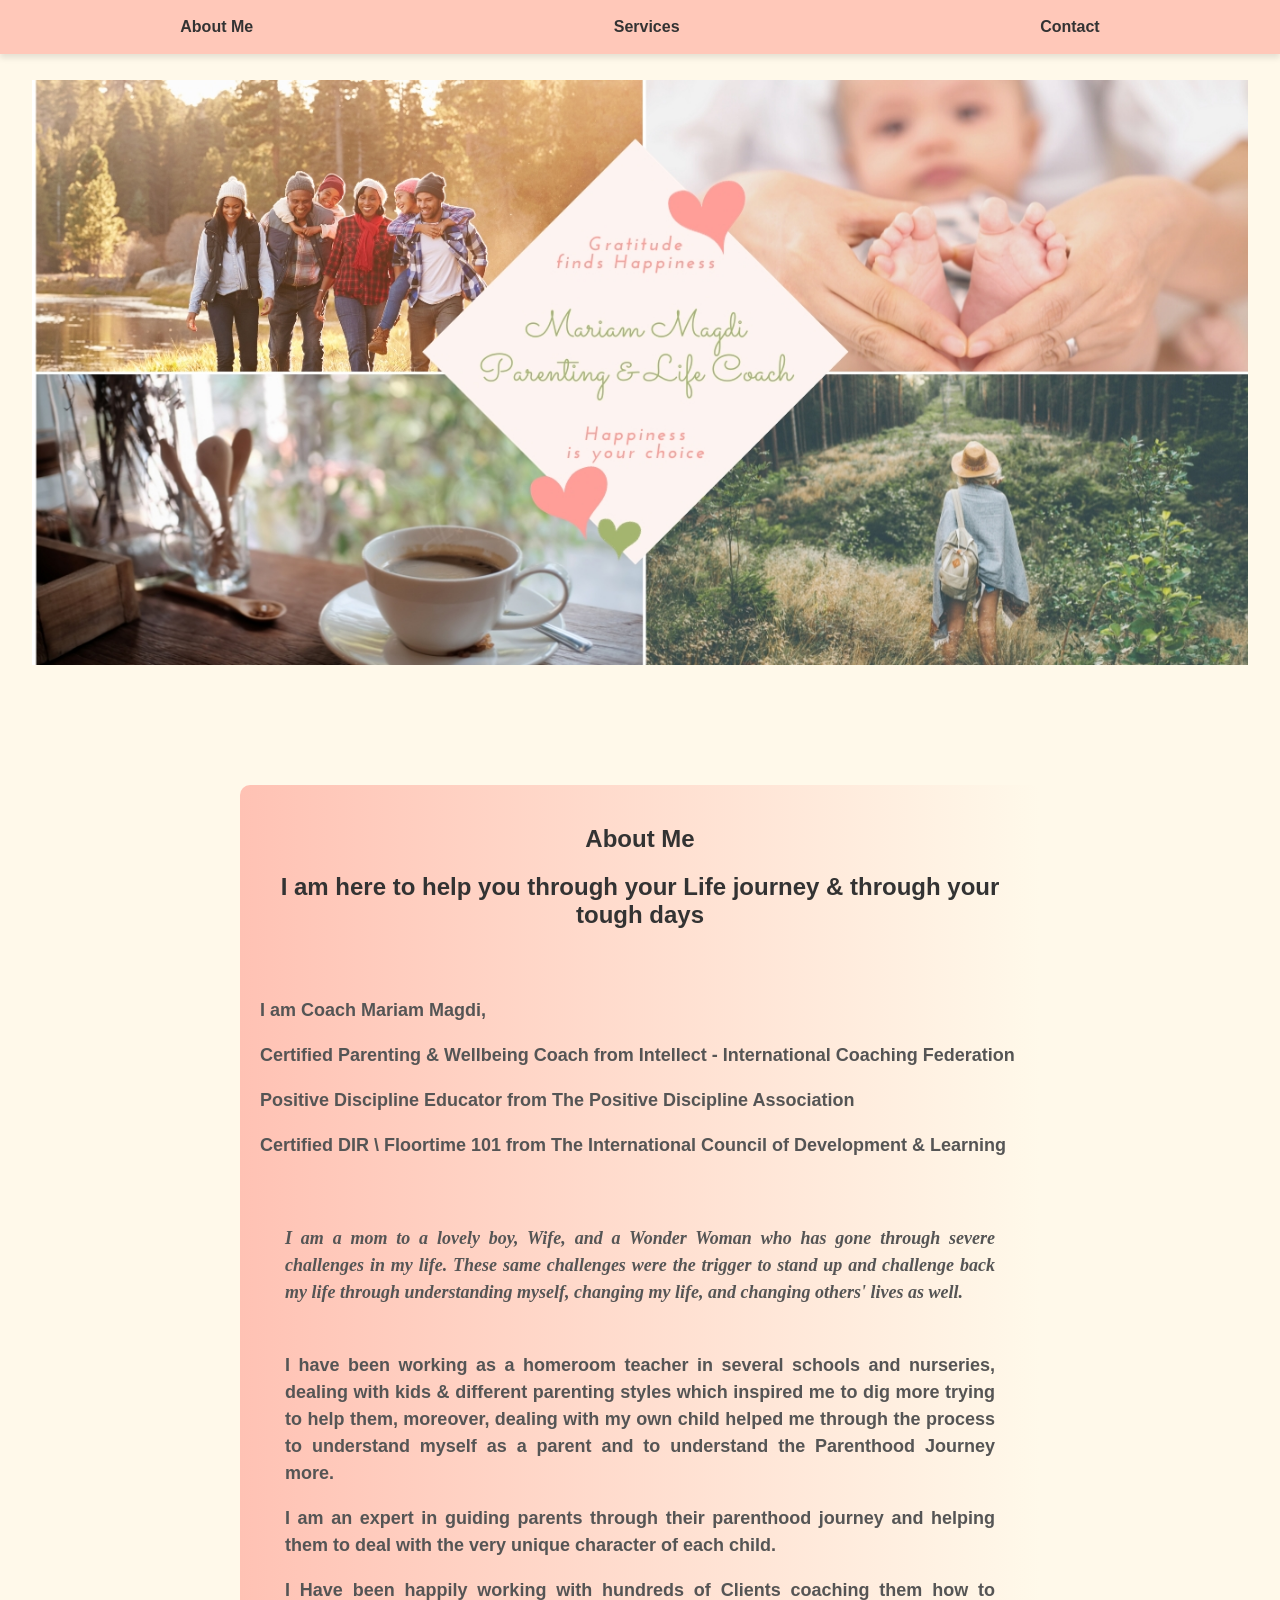
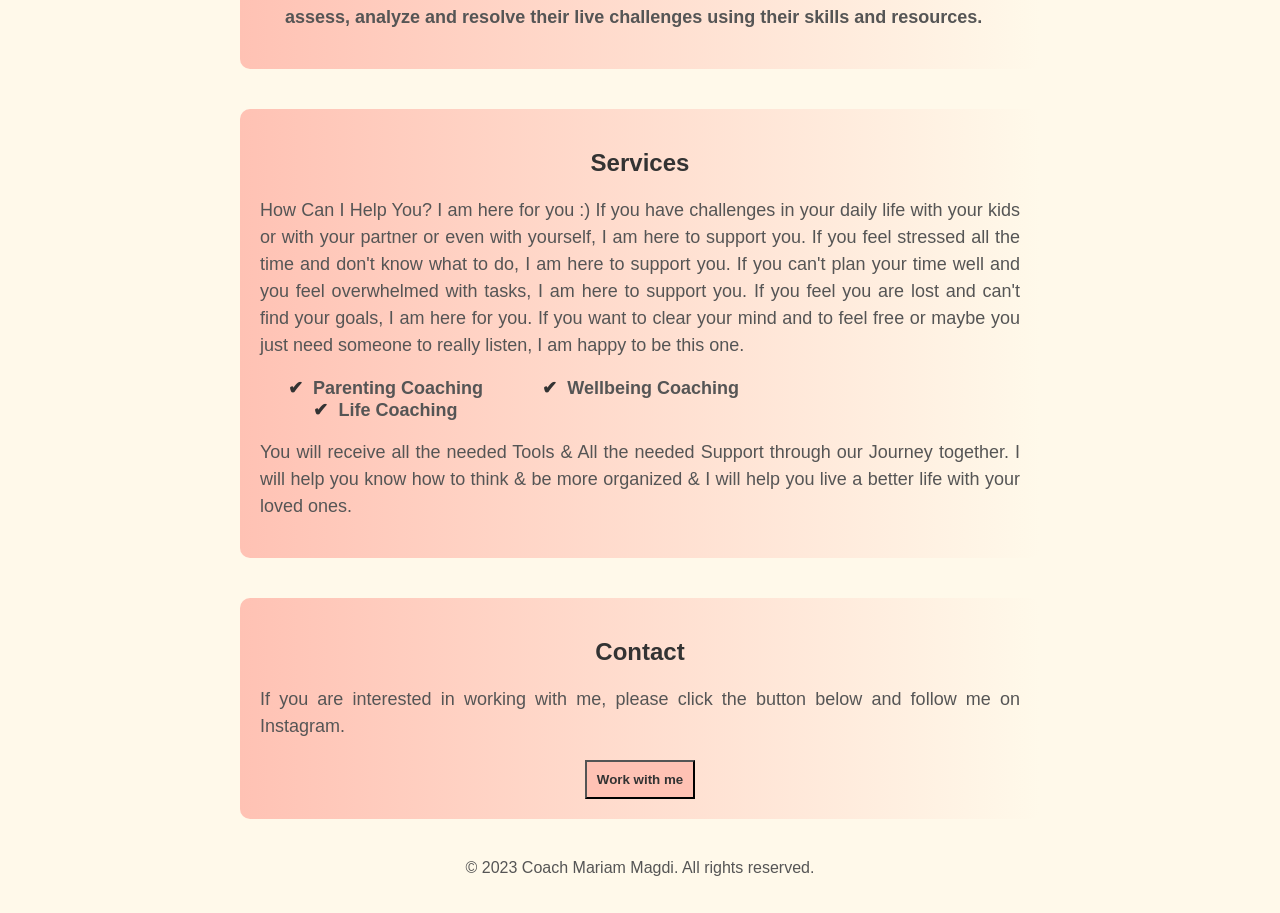
==== index.html @ 6dc5836d "Updated About me section" ====
<html>
<head>
    <title>Coach Mariam Magdi</title>
    <style>
        body {
            font-family: Arial, sans-serif;
            margin: 0;
            padding: 0;
            background-color: #FFF9EA;
        }
        .navbar {
            position: fixed;
            top: 0;
            width: 100%;
            background-color: rgba(255, 194, 180, 0.9); /* Translucent #FFC2B4 */
            z-index: 1000;
            padding: 10px 0;
            box-shadow: 0 4px 6px rgba(0, 0, 0, 0.1);
            transition: background-color 0.3s ease-in-out;
        }
        .container {
            max-width: 800px;
            margin: 60px auto 0; /* Adjusted margin to accommodate the fixed navbar */
            padding: 20px;
        }
        .nav {
            display: flex;
            justify-content: space-around;
            align-items: center;
        }
        .nav a {
            text-decoration: none;
            color: #333;
            font-weight: bold;
            padding: 8px 10px;
            border-radius: 5px;
            transition: background-color 0.3s ease-in-out, color 0.3s ease-in-out;
        }
        .nav a:hover {
            background-color: #FFC2B4;
            color: #fff;
        }
        .header {
    padding-top: 80px; /* Adjust the padding as needed */
}
        .header img {
    width: 95%; /* Adjust the percentage to your desired size */
    display: block;
    margin: 0 auto; /* This centers the image horizontally */
    background-color: #e0e0e0;
}
        .logo {
            width: 200px;
            height: 200px;
            border-radius: 50%;
            object-fit: cover;
        }
        .section {
            margin-top: 40px;
            background: linear-gradient(to right, #FFC2B4, #FFF9EA); /* Gradient background using your theme colors */
            padding: 20px;
            border-radius: 10px;
            animation: fadeIn 1.5s ease; /* Fade animation */
        }
        @keyframes fadeIn {
            from {
                opacity: 0;
            }
            to {
                opacity: 1;
            }
        }
        .section h2 {
            text-align: center;
            color: #333;
            font-size: 24px;
        }
        .section p {
            text-align: justify;
            color: #555;
            font-size: 18px;
            line-height: 1.5;
        }
        .section ul {
            list-style: none;
            margin: 0;
            padding: 0;
        }
        .section li {
            display: inline-block;
            width: 33%;
            text-align: center;
            color: #555;
            font-size: 18px;
            font-weight: bold;
        }
        .section li:before {
            content: "✔";
            color: #333;
            margin-right: 10px;
        }
        .contact {
            display: flex;
            justify-content: space-around;
            align-items: center;
            margin-top: 20px;
        }
        .contact form {
            width: 60%;
        }
        .contact form input, .contact form textarea {
            width: 100%;
            padding: 10px;
            border: 1px solid #ccc;
            margin-bottom: 10px;
        }
        .contact form input[type="submit"] {
            background-color: #FFC2B4;
            color: #333;
            font-weight: bold;
            cursor: pointer;
            transition: background-color 0.3s ease-in-out;
        }
        .contact form input[type="submit"]:hover {
            background-color: #FFAFA0;
        }
        .contact .social {
            width: 20%;
        }
        .contact .social img {
            width: 40px;
            height: 40px;
            margin: 10px;
        }
        .footer {
            text-align: center;
            margin-top: 40px;
            color: #555;
            font-size: 16px;
        }
        .aboutpara1 {
            padding-top: 30px;
            color: #3d6872;
        }
        .aboutpara2 {
            padding-top: 30px;
            margin-right: 25px;
            margin-left: 25px;
            font-family: "Script MT Bold"; /* Set the font family to "Script MT Bold" */
            font-style: italic; /* Set the font style to italic if needed */
            font-weight: bold; /* Set the font weight to bold if needed */
            font-size: 30px;
        }
        .aboutpara3 {
            padding-top: 10px;
            color: #3d6872;
            margin-right: 25px;
            margin-left: 25px;
        }

</style>
</head>
<body>
    <div class="navbar">
        <div class="nav">
                <a href="#about">About Me</a>
                <a href="#services">Services</a>
                <a href="#contact">Contact</a>
            </div>
    </div>
        <div class="header">
            <img src="Website cover.jpg" alt="Header Image"> <!-- Replace "your-image.jpg" with your image file -->
        </div>
    <div class="container">
        <div class="section" id="about">
            <h2>About Me</h2>
            <h2>I am here to help you through your Life journey 
                & through your tough days</h2>
                <div class="aboutpara1">
                    <p><strong> I am Coach Mariam Magdi,</strong></p>
                    <p><strong>Certified Parenting & Wellbeing Coach from Intellect - International Coaching Federation</strong></p>
                    <p><strong>Positive Discipline Educator from The Positive Discipline Association</strong></p>
                    <p><strong>Certified DIR \ Floortime 101 from The International Council of Development & Learning</strong></p>
                </div>

                <div class="aboutpara2">
                    <p><strong>I am a mom to a lovely boy, Wife, and a Wonder Woman who has gone through severe challenges in my life. These same challenges were the trigger to stand up and challenge back my life through understanding myself, changing my life, and changing others' lives as well.</strong></p>
                </div>

                <div class="aboutpara3">
                    <p><strong>I have been working as a homeroom teacher in several schools and nurseries, dealing with kids & different parenting styles which inspired me to dig more trying to help them, moreover, dealing with my own child helped me through the process to understand myself as a parent and to understand the Parenthood Journey more.</strong></p>
                    <p><strong>I am an expert in guiding parents through their parenthood journey and helping them to deal with the very unique character of each child.</strong></p>
                    <p><strong>I Have been happily working with hundreds of Clients coaching them how to assess, analyze and resolve their live challenges using their skills and resources.</strong></p>
                </div>

    </div>
        <div class="section" id="services">
            <h2>Services</h2>
            <p>How Can I Help You? I am here for you :) If you have challenges in your daily life with your kids or with your partner or even with yourself, I am here to support you. If you feel stressed all the time and don't know what to do, I am here to support you. If you can't plan your time well and you feel overwhelmed with tasks, I am here to support you. If you feel you are lost and can't find your goals, I am here for you. If you want to clear your mind and to feel free or maybe you just need someone to really listen, I am happy to be this one.</p>
            <ul>
                <li>Parenting Coaching</li>
                <li>Wellbeing Coaching</li>
                <li>Life Coaching</li>
            </ul>
            <p>You will receive all the needed Tools & All the needed Support through our Journey together. I will help you know how to think & be more organized & I will help you live a better life with your loved ones.</p>
        </div>
        <div class="section" id="contact">
            <h2>Contact</h2>
            <p>If you are interested in working with me, please click the button below and follow me on Instagram.</p>
            <div class="contact">
                <a href="https://www.mariammagdi.com/"><button style="padding: 10px; background-color: #FFC2B4; color: #333; font-weight: bold; cursor: pointer;">Work with me</button></a>
            </div>
        </div>
        <div class="footer">
            <p>© 2023 Coach Mariam Magdi. All rights reserved.</p>
        </div>
    </div>
</body>
</html>
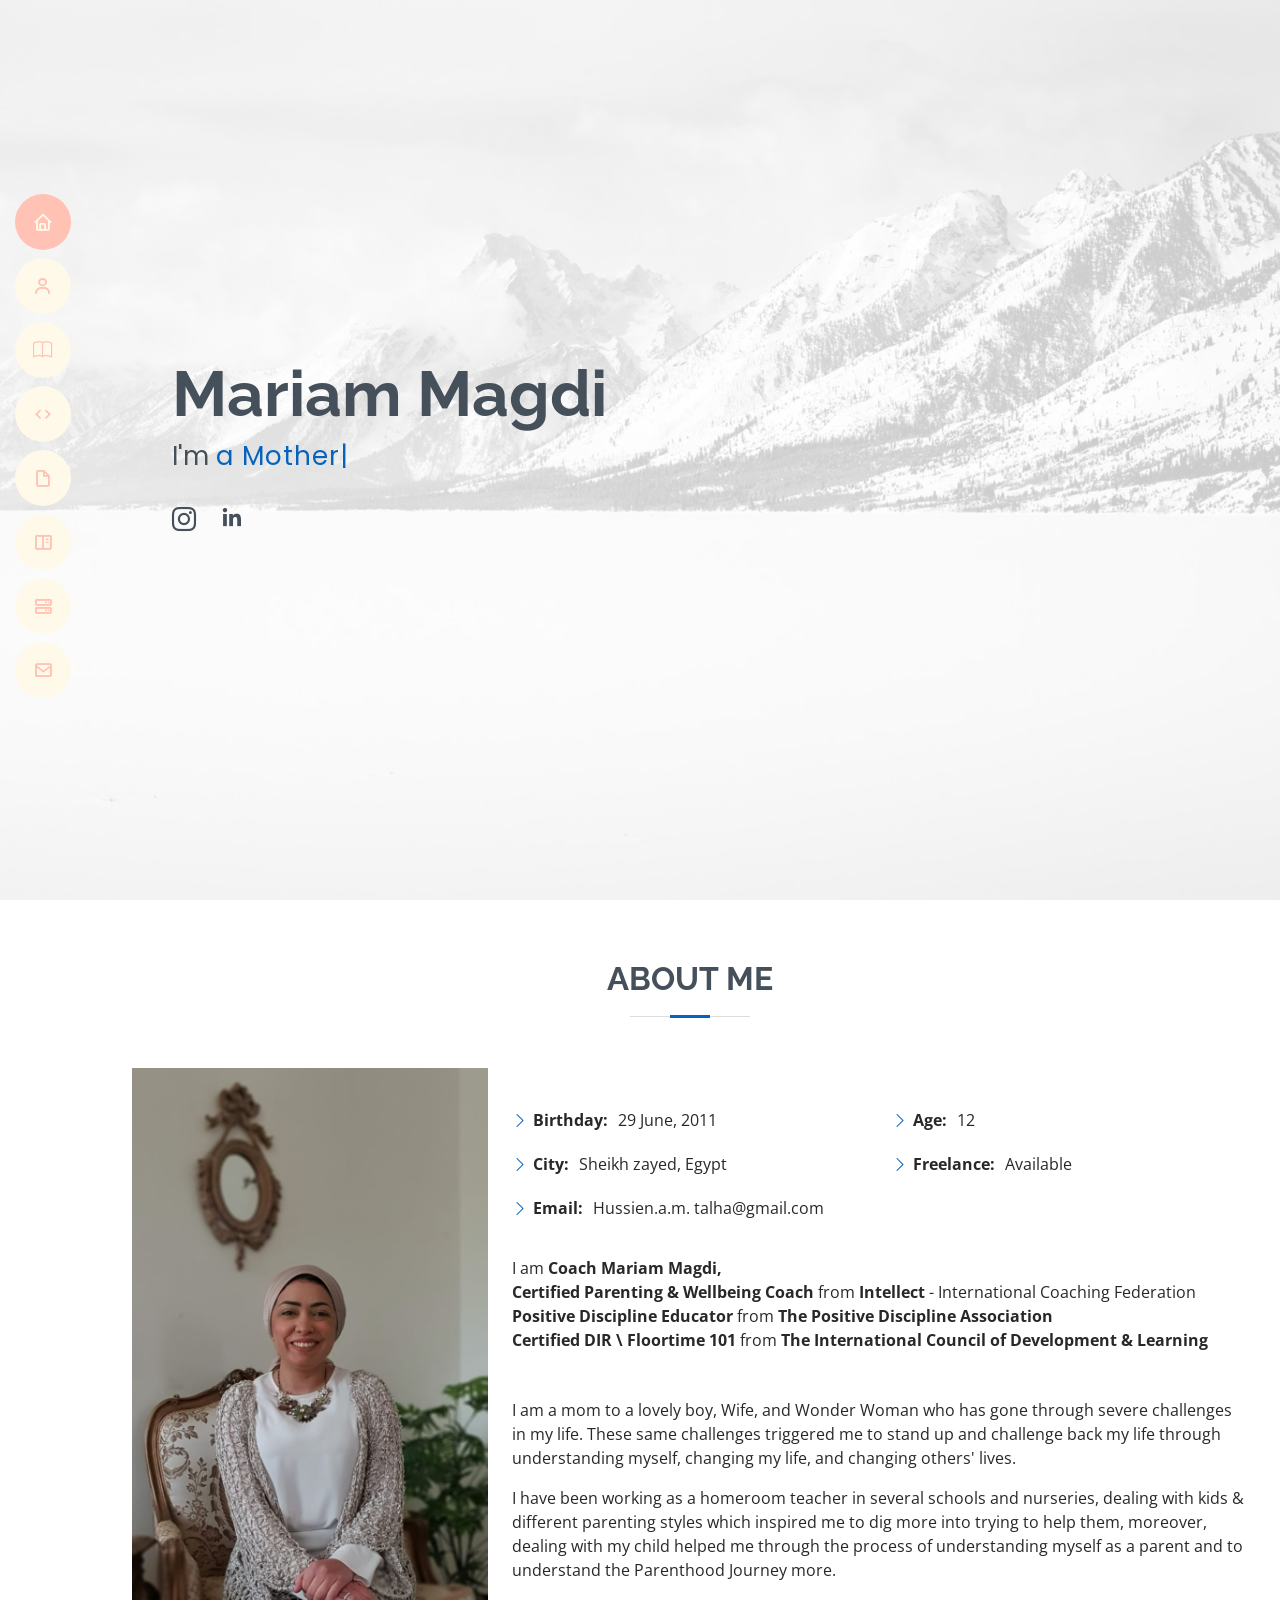
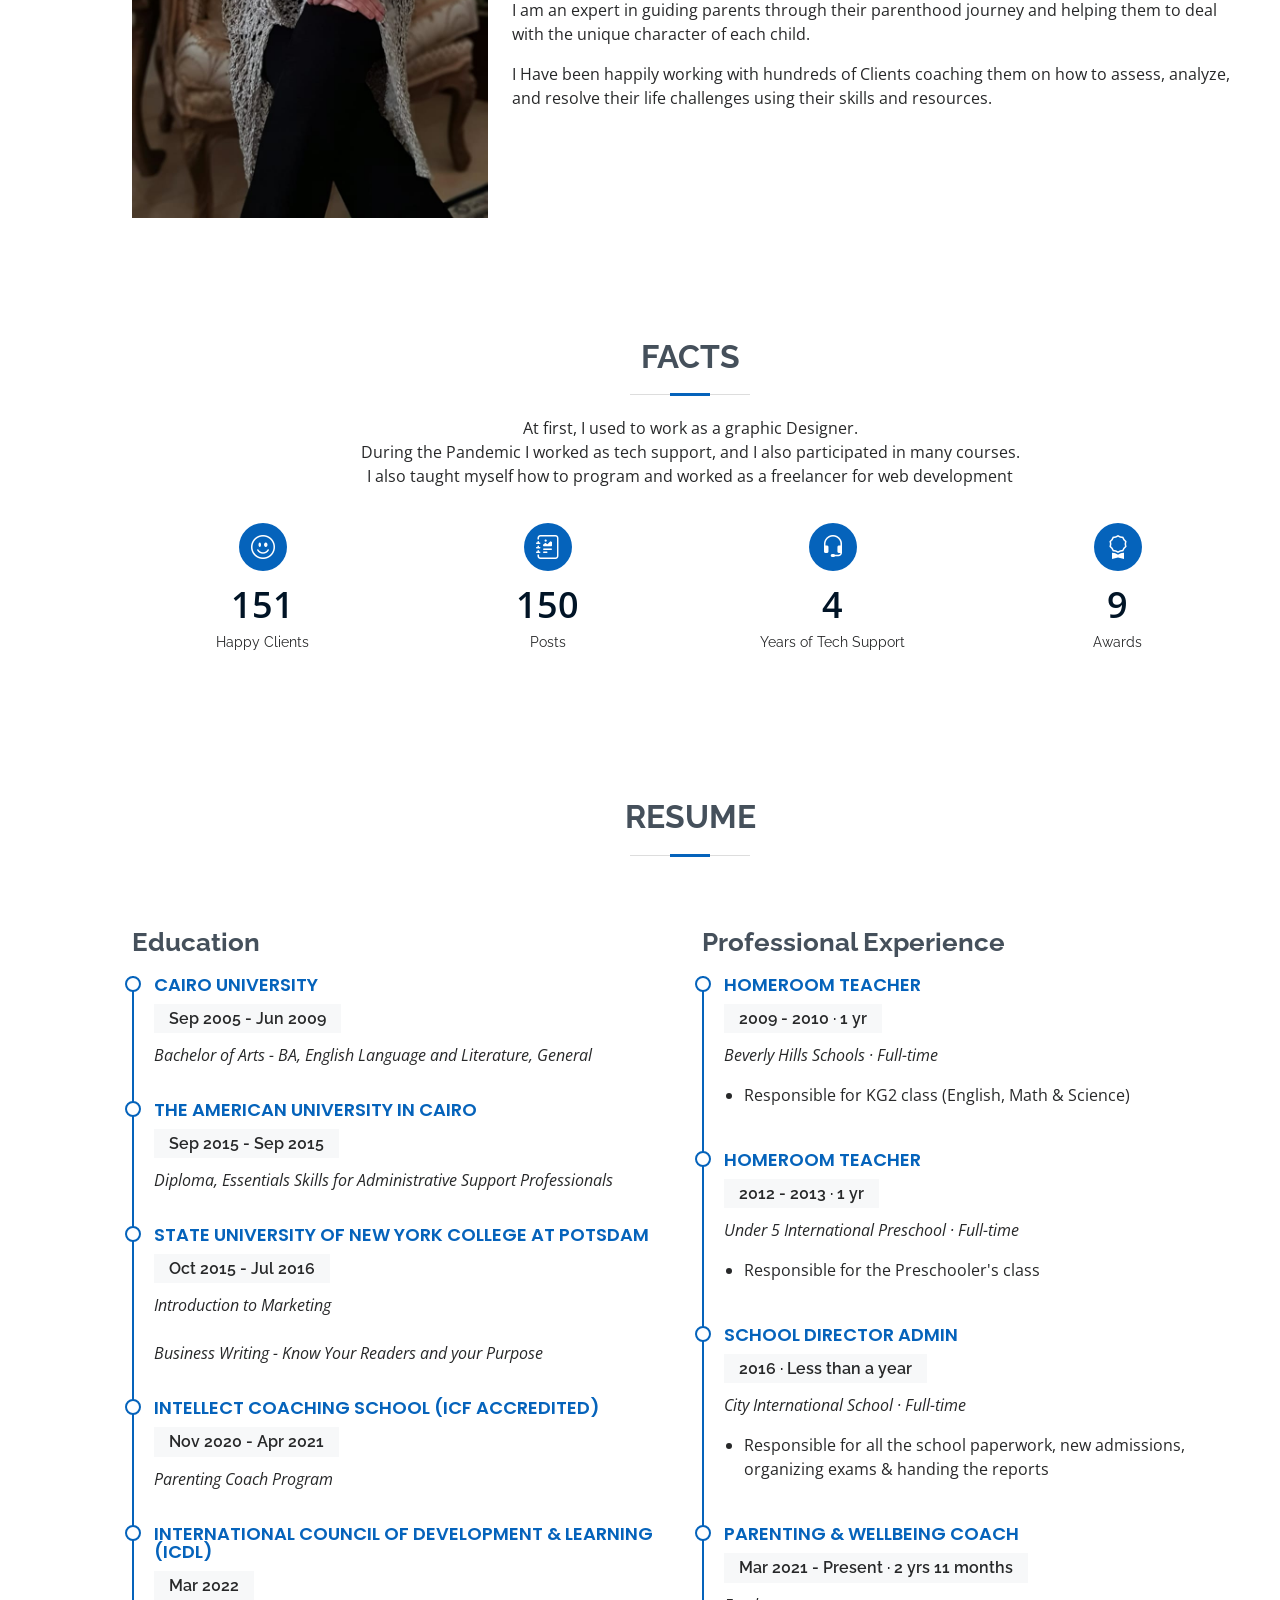
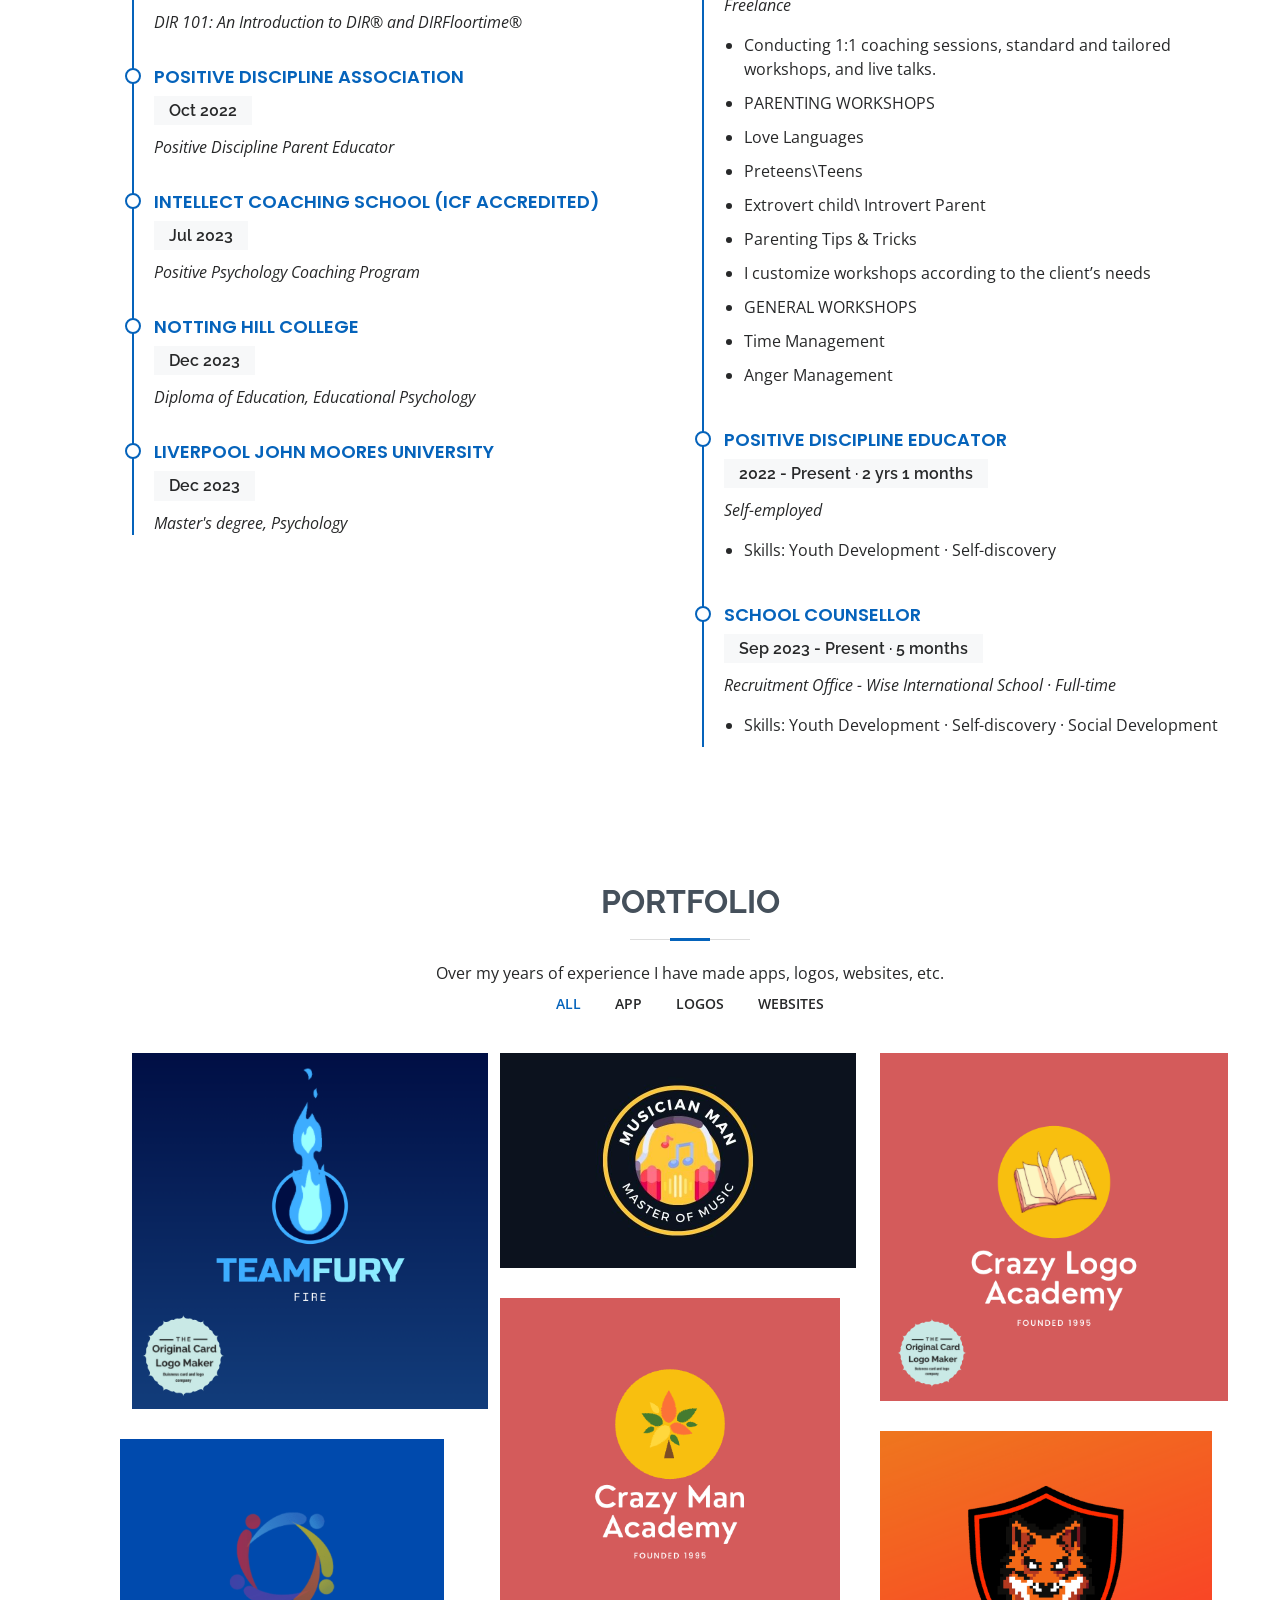
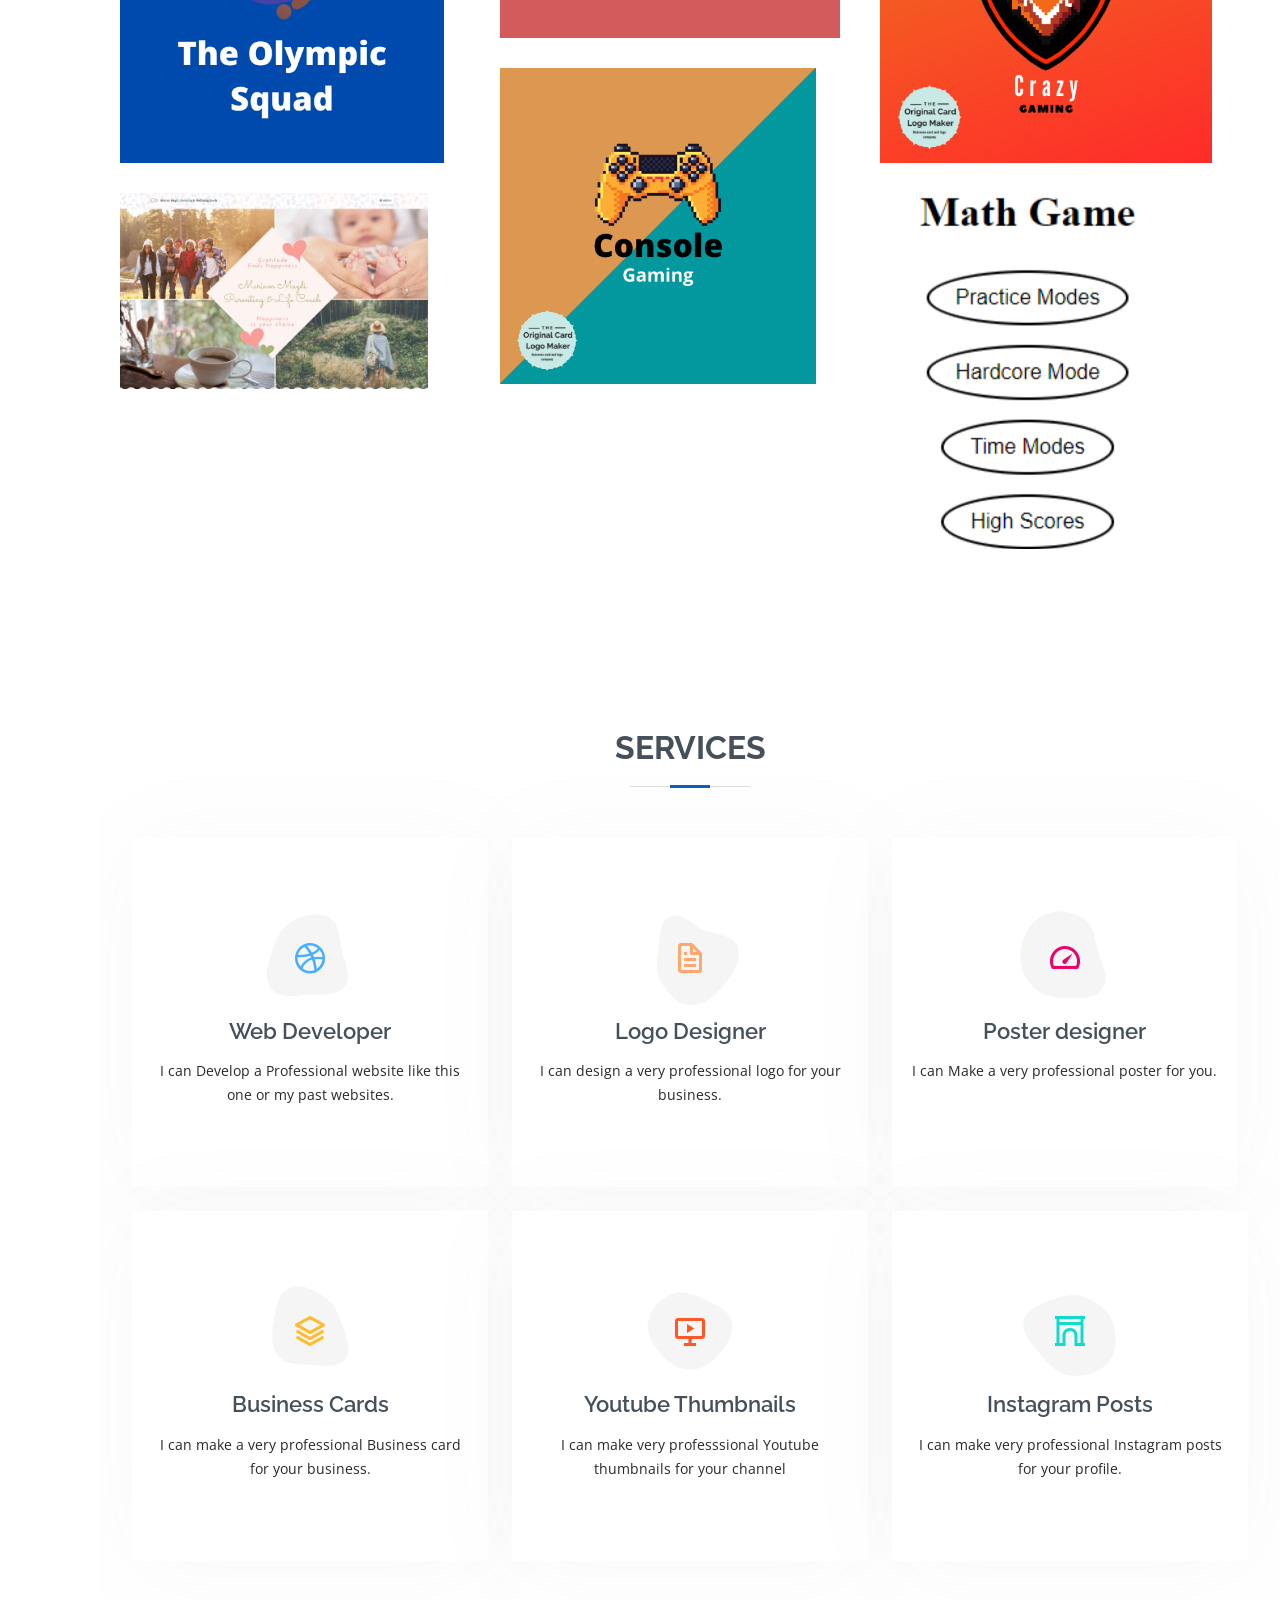
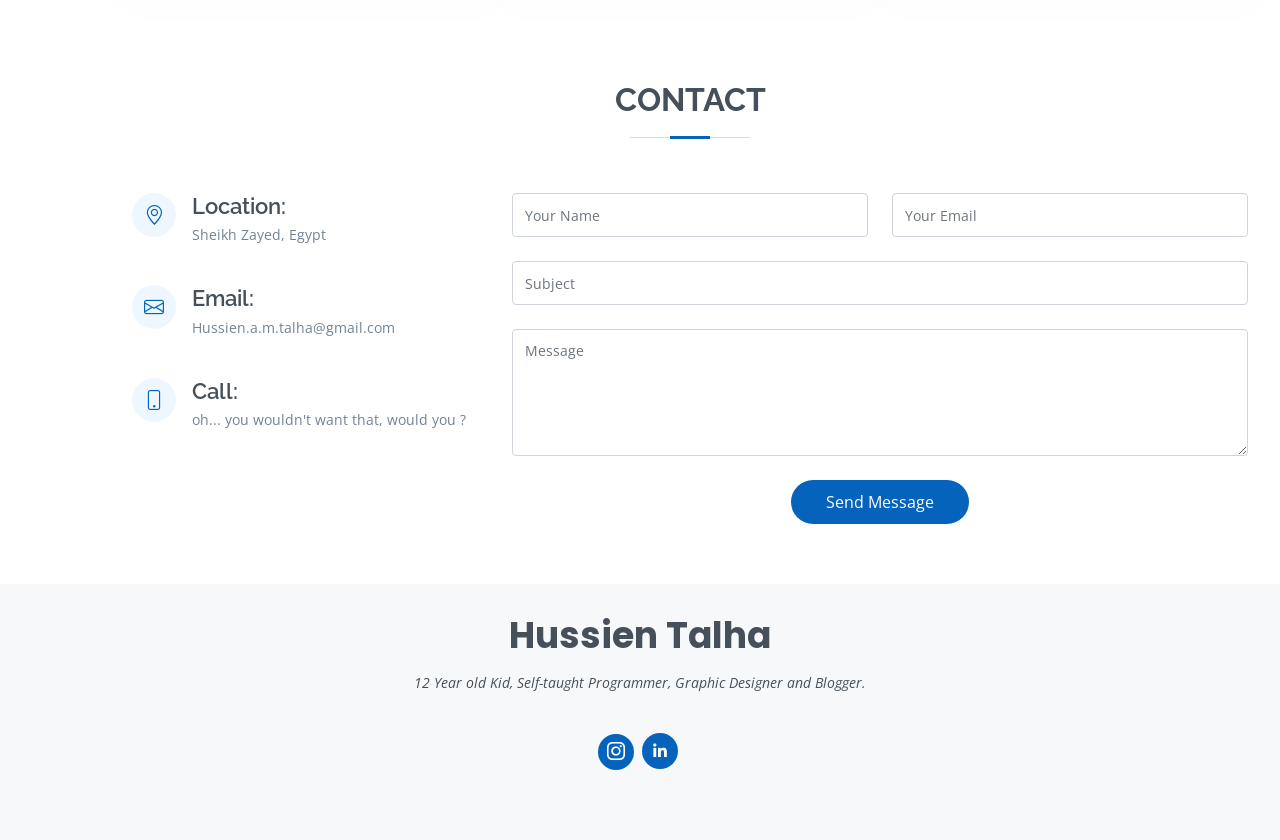
==== commit 22571835: "first commit" ====
--- a/index.html
+++ b/index.html
@@ -1,219 +1,987 @@
-<html>
+<!DOCTYPE html>
+<html lang="en">
+
 <head>
-    <title>Coach Mariam Magdi</title>
-    <style>
-        body {
-            font-family: Arial, sans-serif;
-            margin: 0;
-            padding: 0;
-            background-color: #FFF9EA;
-        }
-        .navbar {
-            position: fixed;
-            top: 0;
-            width: 100%;
-            background-color: rgba(255, 194, 180, 0.9); /* Translucent #FFC2B4 */
-            z-index: 1000;
-            padding: 10px 0;
-            box-shadow: 0 4px 6px rgba(0, 0, 0, 0.1);
-            transition: background-color 0.3s ease-in-out;
-        }
-        .container {
-            max-width: 800px;
-            margin: 60px auto 0; /* Adjusted margin to accommodate the fixed navbar */
-            padding: 20px;
-        }
-        .nav {
-            display: flex;
-            justify-content: space-around;
-            align-items: center;
-        }
-        .nav a {
-            text-decoration: none;
-            color: #333;
-            font-weight: bold;
-            padding: 8px 10px;
-            border-radius: 5px;
-            transition: background-color 0.3s ease-in-out, color 0.3s ease-in-out;
-        }
-        .nav a:hover {
-            background-color: #FFC2B4;
-            color: #fff;
-        }
-        .header {
-    padding-top: 80px; /* Adjust the padding as needed */
-}
-        .header img {
-    width: 95%; /* Adjust the percentage to your desired size */
-    display: block;
-    margin: 0 auto; /* This centers the image horizontally */
-    background-color: #e0e0e0;
-}
-        .logo {
-            width: 200px;
-            height: 200px;
-            border-radius: 50%;
-            object-fit: cover;
-        }
-        .section {
-            margin-top: 40px;
-            background: linear-gradient(to right, #FFC2B4, #FFF9EA); /* Gradient background using your theme colors */
-            padding: 20px;
-            border-radius: 10px;
-            animation: fadeIn 1.5s ease; /* Fade animation */
-        }
-        @keyframes fadeIn {
-            from {
-                opacity: 0;
-            }
-            to {
-                opacity: 1;
-            }
-        }
-        .section h2 {
-            text-align: center;
-            color: #333;
-            font-size: 24px;
-        }
-        .section p {
-            text-align: justify;
-            color: #555;
-            font-size: 18px;
-            line-height: 1.5;
-        }
-        .section ul {
-            list-style: none;
-            margin: 0;
-            padding: 0;
-        }
-        .section li {
-            display: inline-block;
-            width: 33%;
-            text-align: center;
-            color: #555;
-            font-size: 18px;
-            font-weight: bold;
-        }
-        .section li:before {
-            content: "✔";
-            color: #333;
-            margin-right: 10px;
-        }
-        .contact {
-            display: flex;
-            justify-content: space-around;
-            align-items: center;
-            margin-top: 20px;
-        }
-        .contact form {
-            width: 60%;
-        }
-        .contact form input, .contact form textarea {
-            width: 100%;
-            padding: 10px;
-            border: 1px solid #ccc;
-            margin-bottom: 10px;
-        }
-        .contact form input[type="submit"] {
-            background-color: #FFC2B4;
-            color: #333;
-            font-weight: bold;
-            cursor: pointer;
-            transition: background-color 0.3s ease-in-out;
-        }
-        .contact form input[type="submit"]:hover {
-            background-color: #FFAFA0;
-        }
-        .contact .social {
-            width: 20%;
-        }
-        .contact .social img {
-            width: 40px;
-            height: 40px;
-            margin: 10px;
-        }
-        .footer {
-            text-align: center;
-            margin-top: 40px;
-            color: #555;
-            font-size: 16px;
-        }
-        .aboutpara1 {
-            padding-top: 30px;
-            color: #3d6872;
-        }
-        .aboutpara2 {
-            padding-top: 30px;
-            margin-right: 25px;
-            margin-left: 25px;
-            font-family: "Script MT Bold"; /* Set the font family to "Script MT Bold" */
-            font-style: italic; /* Set the font style to italic if needed */
-            font-weight: bold; /* Set the font weight to bold if needed */
-            font-size: 30px;
-        }
-        .aboutpara3 {
-            padding-top: 10px;
-            color: #3d6872;
-            margin-right: 25px;
-            margin-left: 25px;
-        }
-
-</style>
+  <meta charset="utf-8">
+  <meta content="width=device-width, initial-scale=1.0" name="viewport">
+
+  <title>Hussien Talha</title>
+  <meta content="" name="description">
+  <meta content="" name="keywords">
+
+  <!-- Favicons -->
+  <link href="assets/img/favicon.png" rel="icon">
+  <link href="assets/img/apple-touch-icon.png" rel="apple-touch-icon">
+
+  <!-- Google Fonts -->
+  <link href="https://fonts.googleapis.com/css?family=Open+Sans:300,300i,400,400i,600,600i,700,700i|Raleway:300,300i,400,400i,500,500i,600,600i,700,700i|Poppins:300,300i,400,400i,500,500i,600,600i,700,700i" rel="stylesheet">
+
+  <!-- Vendor CSS Files -->
+  <link href="assets/vendor/aos/aos.css" rel="stylesheet">
+  <link href="assets/vendor/bootstrap/css/bootstrap.min.css" rel="stylesheet">
+  <link href="assets/vendor/bootstrap-icons/bootstrap-icons.css" rel="stylesheet">
+  <link href="assets/vendor/boxicons/css/boxicons.min.css" rel="stylesheet">
+  <link href="assets/vendor/glightbox/css/glightbox.min.css" rel="stylesheet">
+  <link href="assets/vendor/swiper/swiper-bundle.min.css" rel="stylesheet">
+
+  <!-- Template Main CSS File -->
+  <link href="assets/css/style.css" rel="stylesheet">
+  <script href="test.js"></script>
+
 </head>
+
 <body>
-    <div class="navbar">
-        <div class="nav">
-                <a href="#about">About Me</a>
-                <a href="#services">Services</a>
-                <a href="#contact">Contact</a>
-            </div>
+
+  <!-- ======= Mobile nav toggle button ======= -->
+  <!-- <button type="button" class="mobile-nav-toggle d-xl-none"><i class="bi bi-list mobile-nav-toggle"></i></button> -->
+  <i class="bi bi-list mobile-nav-toggle d-xl-none"></i>
+  <!-- ======= Header ======= -->
+  <header id="header" class="d-flex flex-column justify-content-center">
+
+    <nav id="navbar" class="navbar nav-menu">
+      <ul>
+        <li><a href="#hero" class="nav-link scrollto active"><i class="bx bx-home"></i> <span>Home</span></a></li>
+        <li><a href="#about" class="nav-link scrollto"><i class="bx bx-user"></i> <span>About</span></a></li>
+        <li><a href="#facts" class="nav-link scrollto"><i class="bi bi-book"></i> <span>Facts</span></a></li>
+        <li><a href="#skills" class="nav-link scrollto"><i class="bx bx-code"></i> <span>Skills</span></a></li>
+        <li><a href="#resume" class="nav-link scrollto"><i class="bx bx-file-blank"></i> <span>Resume</span></a></li>
+        <li><a href="#portfolio" class="nav-link scrollto"><i class="bx bx-book-content"></i> <span>Portfolio</span></a></li>
+        <li><a href="#services" class="nav-link scrollto"><i class="bx bx-server"></i> <span>Services</span></a></li>
+        <li><a href="#contact" class="nav-link scrollto"><i class="bx bx-envelope"></i> <span>Contact</span></a></li>
+      </ul>
+    </nav>
+    <!-- .nav-menu -->
+
+  </header>
+  <!-- End Header -->
+
+  <!-- ======= Hero Section ======= -->
+  <section id="hero" class="d-flex flex-column justify-content-center">
+    <div class="container" data-aos="zoom-in" data-aos-delay="100">
+      <h1>Mariam Magdi</h1>
+      <p>I'm <span class="typed" data-typed-items="a Mother, a Educational Psychologist, a School Counselor, a Positive Psychology Coach, a Positive Discipline Educator"></span></p>
+      <div class="social-links">
+        <a href="https://www.instagram.com/mariam.m.magdi/?hl=en" class="instagram"><i class="bi bi-instagram"></i></a>
+        <a href="https://www.linkedin.com/in/mariam-magdi-6b0687217/" class="linkedin"><i class="bx bxl-linkedin"></i></a>
+      </div>
     </div>
-        <div class="header">
-            <img src="Website cover.jpg" alt="Header Image"> <!-- Replace "your-image.jpg" with your image file -->
-        </div>
+  </section><!-- End Hero -->
+
+  <main id="main">
+
+    <!-- ======= About Section ======= -->
+    <section id="about" class="about">
+      <div class="container" data-aos="fade-up">
+
+        <div class="section-title">
+          <h2>About Me</h2>
+<!--          <p>-->
+<!--            Computer Science undergraduate, Self-taught programmer, Ful-stack Dev & blogger-->
+<!--          </p>-->
+        </div>
+
+        <div class="row">
+          <div class="col-lg-4">
+            <img src="assets/img/WhatsApp Image 2022-12-22 at 12.37.51 PM-2.jpg" class="img-fluid" alt="">
+          </div>
+          <div class="col-lg-8 pt-4 pt-lg-0 content">
+             <!--&amp; for & symbol-->
+
+              <br>
+            <p></p>
+            
+
+            <div class="row">
+              <div class="col-lg-6">
+                <ul>
+                  <li><i class="bi bi-chevron-right"></i> <strong>Birthday:</strong> <span>29 June, 2011</span></li>
+                  <li><i class="bi bi-chevron-right"></i> <strong>City:</strong> <span>Sheikh zayed, Egypt</span></li>
+                  <li><i class="bi bi-chevron-right"></i> <strong>Email:</strong> <span>Hussien.a.m. talha@gmail.com</span></li>
+                </ul>
+              </div>
+              <div class="col-lg-6">
+                <ul>
+                  <li><i class="bi bi-chevron-right"></i> <strong>Age:</strong> <span>12</span></li>
+                  <li><i class="bi bi-chevron-right"></i> <strong>Freelance:</strong> <span>Available</span></li>
+                </ul>
+              </div>
+            </div>
+            <p></p>
+            <p>
+              I am <strong>Coach Mariam Magdi,</strong> <br>
+              <strong>Certified Parenting & Wellbeing Coach </strong>from <strong>Intellect</strong> - International Coaching Federation <br>
+              <strong>Positive Discipline Educator</strong> from <strong>The Positive Discipline Association<br>
+                      Certified DIR \ Floortime 101</strong> from <strong>The International Council of Development & Learning</strong>
+              </p>
+
+            <div class="about-me-text-sehs">
+          <p> I am a mom to a lovely boy, Wife, and Wonder Woman who has gone through severe challenges in my life.
+               These same challenges triggered me to stand up and challenge back my life through understanding myself, changing my life, and changing others' lives.</p>
+
+          <p> I have been working as a homeroom teacher in several schools and nurseries, dealing with kids & different parenting styles
+             which inspired me to dig more into trying to help them, moreover, dealing with my child helped me through the process of understanding myself
+              as a parent and to understand the Parenthood Journey more.</p>
+
+              <p>I am an expert in guiding parents through their parenthood journey and helping them to deal with the unique character of each child.</p>
+
+              <p>I Have been happily working with hundreds of Clients coaching them on how to assess, analyze, and resolve their life challenges using their skills and resources.</p>
+            </div>
+          </div>
+        </div>
+
+      </div>
+    </section><!-- End About Section -->
+
+    <!-- ======= Facts Section ======= -->
+    <section id="facts" class="facts">
+      <div class="container" data-aos="fade-up">
+
+        <div class="section-title">
+          <h2>Facts</h2>
+
+          <p>
+            At first, I used to work as a graphic Designer. <br>
+            During the Pandemic I worked as tech support, and I also participated in many courses. <br>
+            I also taught myself how to program and worked as a freelancer for web development
+          </p>
+        </div>
+
+        <div class="row">
+
+          <div class="col-lg-3 col-md-6">
+            <div class="count-box">
+              <i class="bi bi-emoji-smile"></i>
+              <span data-purecounter-start="0" data-purecounter-end="229" data-purecounter-duration="2" class="purecounter"></span>
+              <p>Happy Clients</p>
+            </div>
+          </div>
+
+          <div class="col-lg-3 col-md-6 mt-5 mt-md-0">
+            <div class="count-box">
+              <i class="bi bi-journal-richtext"></i>
+              <span data-purecounter-start="0" data-purecounter-end="342"  data-purecounter-duration="3" class="purecounter"></span>
+              <p>Posts</p>
+            </div>
+          </div>
+
+          <div class="col-lg-3 col-md-6 mt-5 mt-lg-0">
+            <div class="count-box">
+              <i class="bi bi-headset"></i>
+              <span data-purecounter-start="0" data-purecounter-end="4" data-purecounter-duration="1" class="purecounter"></span>
+              <p>Years of Tech Support</p>
+            </div>
+          </div>
+
+          <div class="col-lg-3 col-md-6 mt-5 mt-lg-0">
+            <div class="count-box">
+              <i class="bi bi-award"></i>
+              <span data-purecounter-start="0" data-purecounter-end="9" data-purecounter-duration="1" class="purecounter"></span>
+              <p>Awards</p>
+            </div>
+          </div>
+
+        </div>
+
+      </div>
+    </section><!-- End Facts Section -->
+
+    <!-- ======= Resume Section ======= -->
+    <section id="resume" class="resume">
+      <div class="container" data-aos="fade-up">
+
+        <div class="section-title">
+          <h2>Resume</h2> 
+        </div>
+
+        <div class="row">
+          <div class="col-lg-6">
+            <h3 class="resume-title">Education</h3>
+
+              <!-- ==  First Steps section  == -->
+              <div class="resume-item">
+                <h4>Cairo University</h4>
+                <h5>Sep 2005 - Jun 2009</h5>
+                <p>
+                  <em>
+                    Bachelor of Arts - BA, English Language and Literature, General
+                  </em>
+                </p>
+              </div>
+
+                <!-- ==  Getting Connected section  == -->
+                <div class="resume-item">
+                    <h4>The American University in Cairo</h4>
+                    <h5>Sep 2015 - Sep 2015</h5>
+                    <p>
+                        <em>
+                          Diploma, Essentials Skills for Administrative Support Professionals
+                        </em>
+                    </p>
+                </div>
+
+                <!-- ==  Middle School section  == -->
+                <div class="resume-item">
+                    <h4>State University of New York College at Potsdam</h4>
+                    <h5>Oct 2015 - Jul 2016</h5>
+                    <p>
+                        <em>
+                          Introduction to Marketing<br>
+                          <br>
+                          Business Writing - Know Your Readers and your Purpose<br>
+
+                        </em>
+                    </p>
+                </div>
+
+                <div class="resume-item">
+                  <h4>Intellect Coaching School (ICF Accredited)</h4>
+                  <h5>Nov 2020 - Apr 2021</h5>
+                  <p>
+                    <em>
+                      Parenting Coach Program
+                    </em>
+                  </p>
+                </div>
+
+              <div class="resume-item">
+                <h4>International Council of Development & Learning (ICDL)</h4>
+                <h5>Mar 2022</h5>
+                <p>
+                  <em>
+                    DIR 101: An Introduction to DIR® and DIRFloortime®
+                  </em>
+                </p>
+              </div>
+
+              <div class="resume-item">
+                <h4>Positive Discipline Association</h4>
+                <h5>Oct 2022</h5>
+                <p>
+                  <em>
+                    Positive Discipline Parent Educator
+                  </em>
+                </p>
+              </div>
+
+              <div class="resume-item">
+                <h4>Intellect Coaching School (ICF Accredited)</h4>
+                <h5>Jul 2023</h5>
+                <p>
+                  <em>
+                    Positive Psychology Coaching Program
+                  </em>
+                </p>
+              </div>
+
+              <div class="resume-item">
+                <h4>Notting Hill College</h4>
+                <h5>Dec 2023</h5>
+                <p>
+                  <em>
+                    Diploma of Education, Educational Psychology
+                  </em>
+                </p>
+              </div>
+
+              <div class="resume-item">
+                <h4>Liverpool John Moores University</h4>
+                <h5>Dec 2023</h5>
+                <p>
+                  <em>
+                    Master's degree, Psychology
+                  </em>
+                </p>
+              </div>
+
+            </div>
+
+          <div class="col-lg-6">
+
+            <!-- ==   Professional Experience section  == -->
+            <h3 class="resume-title">Professional Experience</h3>
+
+            <div class="resume-item">
+              <h4>Homeroom Teacher</h4>
+              <h5>2009 - 2010 · 1 yr</h5>
+              <p><em>Beverly Hills Schools · Full-time</em></p>
+              <ul>
+                <li>Responsible for KG2 class (English, Math & Science)</li>
+              </ul>
+            </div>
+            <div class="resume-item">
+              <h4>Homeroom Teacher</h4>
+              <h5>2012 - 2013 · 1 yr</h5>
+              <p><em>Under 5 International Preschool · Full-time</em></p>
+              <ul>
+                <li>Responsible for the Preschooler's class</li>
+              </ul> 
+          </div>
+          <div class="resume-item">
+            <h4>School Director Admin</h4>
+            <h5>2016 · Less than a year</h5>
+            <p><em>City International School · Full-time</em></p>
+            <ul>
+              <li>Responsible for all the school paperwork, new admissions, organizing exams & handing the reports</li>
+            </ul>
+          </div>
+          <div class="resume-item">
+            <h4>Parenting & Wellbeing Coach</h4>
+            <h5>Mar 2021 - Present · 2 yrs 11 months</h5>
+            <p><em>Freelance</em></p>
+            <ul>
+              <li>Conducting 1:1 coaching sessions, standard and tailored workshops, and live talks.</li>
+              <li>PARENTING WORKSHOPS</li>
+              <li>Love Languages</li>
+              <li>Preteens\Teens</li>
+              <li>Extrovert child\ Introvert Parent</li>
+              <li>Parenting Tips & Tricks</li>
+              <li>I customize workshops according to the client’s needs</li>
+              <li>GENERAL WORKSHOPS</li>
+              <li>Time Management</li>
+              <li>Anger Management</li>
+            </ul>
+          </div>
+          <div class="resume-item">
+            <h4>Positive Discipline Educator</h4>
+            <h5>2022 - Present · 2 yrs 1 months</h5>
+            <p><em>Self-employed</em></p>
+            <ul>
+              <li>Skills: Youth Development · Self-discovery</li>
+            </ul>
+          </div>
+          <div class="resume-item">
+            <h4>School counsellor</h4>
+            <h5>Sep 2023 - Present · 5 months</h5>
+            <p><em>Recruitment Office - Wise International School · Full-time</em></p>
+            <ul>
+              <li>Skills: Youth Development · Self-discovery · Social Development</li>
+            </ul>
+          </div>
+        </div>
+
+      </div>
+    </section>
+    <!-- End Resume Section -->
+
+    <!-- ======= Portfolio Section ======= -->
+    <section id="portfolio" class="portfolio section-bg">
+      <div class="container" data-aos="fade-up">
+
+        <div class="section-title">
+          <h2>Portfolio</h2>
+
+          <p>
+            Over my years of experience I have made apps, logos, websites, etc.
+          </p>
+          <div class="row">
+          <div class="col-lg-12 d-flex justify-content-center" data-aos="fade-up" data-aos-delay="100">
+                        <ul id="portfolio-flters">
+                        <li data-filter="*" class="filter-active">All</li>
+                         <li data-filter=".filter-app">App</li>
+                         <li data-filter=".filter-logo">Logos</li>
+                         <li data-filter=".filter-web">Websites</li>
+                       </ul>
+                      </div>
+                   </div>
+
+                   <div class="row portfolio-container" data-aos="fade-up" data-aos-delay="200">
+
+                    <div class="col-lg-4 col-md-6 portfolio-item filter-logo">
+                    <div class="portfolio-wrap">
+                    <img src="assets/img/Logos/teaMFury.png" class="img-fluid" alt="">
+                    <div class="portfolio-info">
+                      <h4>teaMFury</h4>
+                              <p>Logo</p>
+                                 <div class="portfolio-links">
+                                    <a href="assets/img/Logos/teaMFury.png" data-gallery="portfolioGallery" class="portfolio-lightbox" title=""><i class="bx bx-plus"></i></a>
+                                  </div>
+                                 </div>
+                               </div>
+                             </div>
+
+                             <div class="row portfolio-container" data-aos="fade-up" data-aos-delay="200">
+
+                              <div class="col-lg-4 col-md-6 portfolio-item filter-logo">
+                              <div class="portfolio-wrap">
+                              <img src="assets/img/Logos/Untitled design.jpg" class="img-fluid" alt="">
+                              <div class="portfolio-info">
+                                <h4>Musician Man</h4>
+                                        <p>Logo</p>
+                                           <div class="portfolio-links">
+                                              <a href="assets/img/Logos/Untitled design.jpg" data-gallery="portfolioGallery" class="portfolio-lightbox" title=""><i class="bx bx-plus"></i></a>
+                                            </div>
+                                           </div>
+                                         </div>
+                                       </div>
+
+                                       <div class="row portfolio-container" data-aos="fade-up" data-aos-delay="200">
+
+                                        <div class="col-lg-4 col-md-6 portfolio-item filter-logo">
+                                        <div class="portfolio-wrap">
+                                        <img src="assets/img/Logos/Crazy Logo Academy.png" class="img-fluid" alt="">
+                                        <div class="portfolio-info">
+                                          <h4>Crazy Logo Academy</h4>
+                                                  <p>Logo</p>
+                                                     <div class="portfolio-links">
+                                                        <a href="assets/img/Logos/Crazy Logo Academy.png" data-gallery="portfolioGallery" class="portfolio-lightbox" title=""><i class="bx bx-plus"></i></a>
+                                                      </div>
+                                                     </div>
+                                                   </div>
+                                                 </div>
+                                                 <div class="row portfolio-container" data-aos="fade-up" data-aos-delay="200">
+
+                                                  <div class="col-lg-4 col-md-6 portfolio-item filter-logo">
+                                                  <div class="portfolio-wrap">
+                                                  <img src="assets/img/Logos/Crazy Man Academy.png" class="img-fluid" alt="">
+                                                  <div class="portfolio-info">
+                                                    <h4>Crazy Man Academy</h4>
+                                                            <p>Logo</p>
+                                                               <div class="portfolio-links">
+                                                                  <a href="assets/img/Logos/Crazy Man Academy.png" data-gallery="portfolioGallery" class="portfolio-lightbox" title=""><i class="bx bx-plus"></i></a>
+                                                                </div>
+                                                               </div>
+                                                             </div>
+                                                           </div>
+                                                           <div class="row portfolio-container" data-aos="fade-up" data-aos-delay="200">
+
+                                                            <div class="col-lg-4 col-md-6 portfolio-item filter-logo">
+                                                            <div class="portfolio-wrap">
+                                                            <img src="assets/img/Logos/Crazy.png" class="img-fluid" alt="">
+                                                            <div class="portfolio-info">
+                                                              <h4>Crazy</h4>
+                                                                      <p>Logo</p>
+                                                                         <div class="portfolio-links">
+                                                                            <a href="assets/img/Logos/Crazy.png" data-gallery="portfolioGallery" class="portfolio-lightbox" title=""><i class="bx bx-plus"></i></a>
+                                                                          </div>
+                                                                         </div>
+                                                                       </div>
+                                                                     </div>
+                                                                     <div class="row portfolio-container" data-aos="fade-up" data-aos-delay="200">
+
+                                                                      <div class="col-lg-4 col-md-6 portfolio-item filter-logo">
+                                                                      <div class="portfolio-wrap">
+                                                                      <img src="assets/img/Logos/Harley.png" class="img-fluid" alt="">
+                                                                      <div class="portfolio-info">
+                                                                        <h4>The Olympic Squad</h4>
+                                                                                <p>Logo</p>
+                                                                                   <div class="portfolio-links">
+                                                                                      <a href="assets/img/Logos/Harley.png" data-gallery="portfolioGallery" class="portfolio-lightbox" title=""><i class="bx bx-plus"></i></a>
+                                                                                    </div>
+                                                                                   </div>
+                                                                                 </div>
+                                                                               </div>
+                                                                               <div class="row portfolio-container" data-aos="fade-up" data-aos-delay="200">
+
+                                                                                <div class="col-lg-4 col-md-6 portfolio-item filter-logo">
+                                                                                <div class="portfolio-wrap">
+                                                                                <img src="assets/img/Logos/Console.png" class="img-fluid" alt="">
+                                                                                <div class="portfolio-info">
+                                                                                  <h4>Console Gaming</h4>
+                                                                                          <p>Logo</p>
+                                                                                             <div class="portfolio-links">
+                                                                                                <a href="assets/img/Logos/Console.png" data-gallery="portfolioGallery" class="portfolio-lightbox" title=""><i class="bx bx-plus"></i></a>
+                                                                                              </div>
+                                                                                             </div>
+                                                                                           </div>
+                                                                                         </div>
+
+                                                                                         <div class="row portfolio-container" data-aos="fade-up" data-aos-delay="200">
+
+                                                                                          <div class="col-lg-4 col-md-6 portfolio-item filter-web">
+                                                                                          <div class="portfolio-wrap">
+                                                                                          <img src="assets/img/Web/Screenshot 2023-09-23 132054.png" class="img-fluid" alt="">
+                                                                                          <div class="portfolio-info">
+                                                                                            <h4>Mariam Magdi</h4>
+                                                                                                    <p>Website</p>
+                                                                                         <div class="portfolio-links">
+                                                                                          <a href="assets/img/Web/Screenshot 2023-09-23 132054.png" data-gallery="portfolioGallery" class="portfolio-lightbox" title=""><i class="bx bx-plus"></i></a>
+                                                                                            <a href="TeamFury.html" class="portfolio-details-lightbox" data-glightbox="type: external" title="Portfolio Details"><i class="bx bx-link"></i></a>
+                                                                                          </div>
+                                                                                        </div>
+                                                                                      </div>
+                                                                                    </div>
+                                                                                    <div class="row portfolio-container" data-aos="fade-up" data-aos-delay="200">
+
+                                                                                      <div class="col-lg-4 col-md-6 portfolio-item filter-web">
+                                                                                      <div class="portfolio-wrap">
+                                                                                      <img src="assets/img/Web/math.png" class="img-fluid" alt="">
+                                                                                      <div class="portfolio-info">
+                                                                                        <h4>Math Game</h4>
+                                                                                                <p>Website</p>
+                                                                                     <div class="portfolio-links">
+                                                                                      <a href="assets/img/Web/math.png" data-gallery="portfolioGallery" class="portfolio-lightbox" title=""><i class="bx bx-plus"></i></a>
+                                                                                        <a href="math.html" class="portfolio-details-lightbox" data-glightbox="type: external" title="Portfolio Details"><i class="bx bx-link"></i></a>
+                                                                                      </div>
+                                                                                    </div>
+                                                                                  </div>
+                                                                                </div>
+
+<!--          <p>-->
+<!--            Magnam dolores commodi suscipit. Necessitatibus eius consequatur ex aliquid fuga eum quidem.-->
+<!--            Sit sint consectetur velit. Quisquam quos quisquam cupiditate.-->
+<!--            Et nemo qui impedit suscipit alias ea.-->
+<!--            Quia fugiat sit in iste officiis commodi quidem hic quas.-->
+<!--          </p>-->
+
+        </div>
+
+<!--        <div class="row">-->
+<!--          <div class="col-lg-12 d-flex justify-content-center" data-aos="fade-up" data-aos-delay="100">-->
+<!--            <ul id="portfolio-flters">-->
+<!--              <li data-filter="*" class="filter-active">All</li>-->
+<!--              <li data-filter=".filter-app">App</li>-->
+<!--              <li data-filter=".filter-card">Card</li>-->
+<!--              <li data-filter=".filter-web">Web</li>-->
+<!--            </ul>-->
+<!--          </div>-->
+<!--        </div>-->
+
+<!--        <div class="row portfolio-container" data-aos="fade-up" data-aos-delay="200">-->
+
+<!--          <div class="col-lg-4 col-md-6 portfolio-item filter-app">-->
+<!--            <div class="portfolio-wrap">-->
+<!--              <img src="assets/img/portfolio/portfolio-1.jpg" class="img-fluid" alt="">-->
+<!--              <div class="portfolio-info">-->
+<!--                <h4>App 1</h4>-->
+<!--                <p>App</p>-->
+<!--                <div class="portfolio-links">-->
+<!--                  <a href="assets/img/portfolio/portfolio-1.jpg" data-gallery="portfolioGallery" class="portfolio-lightbox" title="App 1"><i class="bx bx-plus"></i></a>-->
+<!--                  <a href="portfolio-details.html" class="portfolio-details-lightbox" data-glightbox="type: external" title="Portfolio Details"><i class="bx bx-link"></i></a>-->
+<!--                </div>-->
+<!--              </div>-->
+<!--            </div>-->
+<!--          </div>-->
+
+<!--          <div class="col-lg-4 col-md-6 portfolio-item filter-web">-->
+<!--            <div class="portfolio-wrap">-->
+<!--              <img src="assets/img/portfolio/portfolio-2.jpg" class="img-fluid" alt="">-->
+<!--              <div class="portfolio-info">-->
+<!--                <h4>Web 3</h4>-->
+<!--                <p>Web</p>-->
+<!--                <div class="portfolio-links">-->
+<!--                  <a href="assets/img/portfolio/portfolio-2.jpg" data-gallery="portfolioGallery" class="portfolio-lightbox" title="Web 3"><i class="bx bx-plus"></i></a>-->
+<!--                  <a href="portfolio-details.html" class="portfolio-details-lightbox" data-glightbox="type: external" title="Portfolio Details"><i class="bx bx-link"></i></a>-->
+<!--                </div>-->
+<!--              </div>-->
+<!--            </div>-->
+<!--          </div>-->
+
+<!--          <div class="col-lg-4 col-md-6 portfolio-item filter-app">-->
+<!--            <div class="portfolio-wrap">-->
+<!--              <img src="assets/img/portfolio/portfolio-3.jpg" class="img-fluid" alt="">-->
+<!--              <div class="portfolio-info">-->
+<!--                <h4>App 2</h4>-->
+<!--                <p>App</p>-->
+<!--                <div class="portfolio-links">-->
+<!--                  <a href="assets/img/portfolio/portfolio-3.jpg" data-gallery="portfolioGallery" class="portfolio-lightbox" title="App 2"><i class="bx bx-plus"></i></a>-->
+<!--                  <a href="portfolio-details.html" class="portfolio-details-lightbox" data-glightbox="type: external" title="Portfolio Details"><i class="bx bx-link"></i></a>-->
+<!--                </div>-->
+<!--              </div>-->
+<!--            </div>-->
+<!--          </div>-->
+
+<!--          <div class="col-lg-4 col-md-6 portfolio-item filter-card">-->
+<!--            <div class="portfolio-wrap">-->
+<!--              <img src="assets/img/portfolio/portfolio-4.jpg" class="img-fluid" alt="">-->
+<!--              <div class="portfolio-info">-->
+<!--                <h4>Card 2</h4>-->
+<!--                <p>Card</p>-->
+<!--                <div class="portfolio-links">-->
+<!--                  <a href="assets/img/portfolio/portfolio-4.jpg" data-gallery="portfolioGallery" class="portfolio-lightbox" title="Card 2"><i class="bx bx-plus"></i></a>-->
+<!--                  <a href="portfolio-details.html" class="portfolio-details-lightbox" data-glightbox="type: external" title="Portfolio Details"><i class="bx bx-link"></i></a>-->
+<!--                </div>-->
+<!--              </div>-->
+<!--            </div>-->
+<!--          </div>-->
+
+<!--          <div class="col-lg-4 col-md-6 portfolio-item filter-web">-->
+<!--            <div class="portfolio-wrap">-->
+<!--              <img src="assets/img/portfolio/portfolio-5.jpg" class="img-fluid" alt="">-->
+<!--              <div class="portfolio-info">-->
+<!--                <h4>Web 2</h4>-->
+<!--                <p>Web</p>-->
+<!--                <div class="portfolio-links">-->
+<!--                  <a href="assets/img/portfolio/portfolio-5.jpg" data-gallery="portfolioGallery" class="portfolio-lightbox" title="Web 2"><i class="bx bx-plus"></i></a>-->
+<!--                  <a href="portfolio-details.html" class="portfolio-details-lightbox" data-glightbox="type: external" title="Portfolio Details"><i class="bx bx-link"></i></a>-->
+<!--                </div>-->
+<!--              </div>-->
+<!--            </div>-->
+<!--          </div>-->
+
+<!--          <div class="col-lg-4 col-md-6 portfolio-item filter-app">-->
+<!--            <div class="portfolio-wrap">-->
+<!--              <img src="assets/img/portfolio/portfolio-6.jpg" class="img-fluid" alt="">-->
+<!--              <div class="portfolio-info">-->
+<!--                <h4>App 3</h4>-->
+<!--                <p>App</p>-->
+<!--                <div class="portfolio-links">-->
+<!--                  <a href="assets/img/portfolio/portfolio-6.jpg" data-gallery="portfolioGallery" class="portfolio-lightbox" title="App 3"><i class="bx bx-plus"></i></a>-->
+<!--                  <a href="portfolio-details.html" class="portfolio-details-lightbox" data-glightbox="type: external" title="Portfolio Details"><i class="bx bx-link"></i></a>-->
+<!--                </div>-->
+<!--              </div>-->
+<!--            </div>-->
+<!--          </div>-->
+
+<!--          <div class="col-lg-4 col-md-6 portfolio-item filter-card">-->
+<!--            <div class="portfolio-wrap">-->
+<!--              <img src="assets/img/portfolio/portfolio-7.jpg" class="img-fluid" alt="">-->
+<!--              <div class="portfolio-info">-->
+<!--                <h4>Card 1</h4>-->
+<!--                <p>Card</p>-->
+<!--                <div class="portfolio-links">-->
+<!--                  <a href="assets/img/portfolio/portfolio-7.jpg" data-gallery="portfolioGallery" class="portfolio-lightbox" title="Card 1"><i class="bx bx-plus"></i></a>-->
+<!--                  <a href="portfolio-details.html" class="portfolio-details-lightbox" data-glightbox="type: external" title="Portfolio Details"><i class="bx bx-link"></i></a>-->
+<!--                </div>-->
+<!--              </div>-->
+<!--            </div>-->
+<!--          </div>-->
+
+<!--          <div class="col-lg-4 col-md-6 portfolio-item filter-card">-->
+<!--            <div class="portfolio-wrap">-->
+<!--              <img src="assets/img/portfolio/portfolio-8.jpg" class="img-fluid" alt="">-->
+<!--              <div class="portfolio-info">-->
+<!--                <h4>Card 3</h4>-->
+<!--                <p>Card</p>-->
+<!--                <div class="portfolio-links">-->
+<!--                  <a href="assets/img/portfolio/portfolio-8.jpg" data-gallery="portfolioGallery" class="portfolio-lightbox" title="Card 3"><i class="bx bx-plus"></i></a>-->
+<!--                  <a href="portfolio-details.html" class="portfolio-details-lightbox" data-glightbox="type: external" title="Portfolio Details"><i class="bx bx-link"></i></a>-->
+<!--                </div>-->
+<!--              </div>-->
+<!--            </div>-->
+<!--          </div>-->
+
+<!--          <div class="col-lg-4 col-md-6 portfolio-item filter-web">-->
+<!--            <div class="portfolio-wrap">-->
+<!--              <img src="assets/img/portfolio/portfolio-9.jpg" class="img-fluid" alt="">-->
+<!--              <div class="portfolio-info">-->
+<!--                <h4>Web 3</h4>-->
+<!--                <p>Web</p>-->
+<!--                <div class="portfolio-links">-->
+<!--                  <a href="assets/img/portfolio/portfolio-9.jpg" data-gallery="portfolioGallery" class="portfolio-lightbox" title="Web 3"><i class="bx bx-plus"></i></a>-->
+<!--                  <a href="portfolio-details.html" class="portfolio-details-lightbox" data-glightbox="type: external" title="Portfolio Details"><i class="bx bx-link"></i></a>-->
+<!--                </div>-->
+<!--              </div>-->
+<!--            </div>-->
+<!--          </div>-->
+
+<!--        </div>-->
+
+      </div>
+    </section>
+    <!-- End Portfolio Section -->
+
+    <!-- ======= Services Section ======= -->
+    <section id="services" class="services">
+      <div class="container" data-aos="fade-up">
+
+        <div class="section-title">
+          <h2>Services</h2>
+
+<!--          <p>-->
+<!--            Magnam dolores commodi suscipit. Necessitatibus-->
+<!--            eius consequatur ex aliquid fuga eum quidem. Sit-->
+<!--            sint consectetur velit. Quisquam quos quisquam-->
+<!--            cupiditate. Et nemo qui impedit suscipit alias ea.-->
+<!--            Quia fugiat sit in iste officiis commodi quidem hic quas.-->
+<!--          </p>-->
+
+        </div>
+
+        <div class="row">
+
+          <div class="col-lg-4 col-md-6 d-flex align-items-stretch" data-aos="zoom-in" data-aos-delay="100">
+            <div class="icon-box iconbox-blue">
+              <div class="icon">
+                <svg width="100" height="100" viewBox="0 0 600 600" xmlns="http://www.w3.org/2000/svg">
+                  <path stroke="none" stroke-width="0" fill="#f5f5f5" d="M300,521.0016835830174C376.1290562159157,517.8887921683347,466.0731472004068,529.7835943286574,510.70327084640275,468.03025145048787C554.3714126377745,407.6079735673963,508.03601936045806,328.9844924480964,491.2728898941984,256.3432110539036C474.5976632858925,184.082847569629,479.9380746630129,96.60480741107993,416.23090153303,58.64404602377083C348.86323505073057,18.502131276798302,261.93793281208167,40.57373210992963,193.5410806939664,78.93577620505333C130.42746243093433,114.334589627462,98.30271207620316,179.96522072025542,76.75703585869454,249.04625023123273C51.97151888228291,328.5150500222984,13.704378332031375,421.85034740162234,66.52175969318436,486.19268352777647C119.04800174914682,550.1803526380478,217.28368757567262,524.383925680826,300,521.0016835830174"></path>
+                </svg>
+                <i class="bx bxl-dribbble"></i>
+              </div>
+              <h4><a href="">Web Developer</a></h4>
+              <p>I can Develop a Professional website like this one or my past websites.</p>
+            </div>
+          </div>
+
+          <div class="col-lg-4 col-md-6 d-flex align-items-stretch mt-4 mt-md-0" data-aos="zoom-in" data-aos-delay="200">
+            <div class="icon-box iconbox-orange ">
+              <div class="icon">
+                <svg width="100" height="100" viewBox="0 0 600 600" xmlns="http://www.w3.org/2000/svg">
+                  <path stroke="none" stroke-width="0" fill="#f5f5f5" d="M300,582.0697525312426C382.5290701553225,586.8405444964366,449.9789794690241,525.3245884688669,502.5850820975895,461.55621195738473C556.606425686781,396.0723002908107,615.8543463187945,314.28637112970534,586.6730223649479,234.56875336149918C558.9533121215079,158.8439757836574,454.9685369536778,164.00468322053177,381.49747125262974,130.76875717737553C312.15926192815925,99.40240125094834,248.97055460311594,18.661163978235184,179.8680185752513,50.54337015887873C110.5421016452524,82.52863877960104,119.82277516462835,180.83849132639028,109.12597500060166,256.43424936330496C100.08760227029461,320.3096726198365,92.17705696193138,384.0621239912766,124.79988738764834,439.7174275375508C164.83382741302287,508.01625554203684,220.96474134820875,577.5009287672846,300,582.0697525312426"></path>
+                </svg>
+                <i class="bx bx-file"></i>
+              </div>
+              <h4><a href="">Logo Designer</a></h4>
+              <p>I can design a very professional logo for your business.</p>
+            </div>
+          </div>
+
+          <div class="col-lg-4 col-md-6 d-flex align-items-stretch mt-4 mt-lg-0" data-aos="zoom-in" data-aos-delay="300">
+            <div class="icon-box iconbox-pink">
+              <div class="icon">
+                <svg width="100" height="100" viewBox="0 0 600 600" xmlns="http://www.w3.org/2000/svg">
+                  <path stroke="none" stroke-width="0" fill="#f5f5f5" d="M300,541.5067337569781C382.14930387511276,545.0595476570109,479.8736841581634,548.3450877840088,526.4010558755058,480.5488172755941C571.5218469581645,414.80211281144784,517.5187510058486,332.0715597781072,496.52539010469104,255.14436215662573C477.37192572678356,184.95920475031193,473.57363656557914,105.61284051026155,413.0603344069578,65.22779650032875C343.27470386102294,18.654635553484475,251.2091493199835,5.337323636656869,175.0934190732945,40.62881213300186C97.87086631185822,76.43348514350839,51.98124368387456,156.15599469081315,36.44837278890362,239.84606092416172C21.716077023791087,319.22268207091537,43.775223500013084,401.1760424656574,96.891909868211,461.97329694683043C147.22146801428983,519.5804099606455,223.5754009179313,538.201503339737,300,541.5067337569781"></path>
+                </svg>
+                <i class="bx bx-tachometer"></i>
+              </div>
+              <h4><a href="">Poster designer</a></h4>
+              <p>I can Make a very professional poster for you.</p>
+            </div>
+          </div>
+
+          <div class="col-lg-4 col-md-6 d-flex align-items-stretch mt-4" data-aos="zoom-in" data-aos-delay="100">
+            <div class="icon-box iconbox-yellow">
+              <div class="icon">
+                <svg width="100" height="100" viewBox="0 0 600 600" xmlns="http://www.w3.org/2000/svg">
+                  <path stroke="none" stroke-width="0" fill="#f5f5f5" d="M300,503.46388370962813C374.79870501325706,506.71871716319447,464.8034551963731,527.1746412648533,510.4981551193396,467.86667711651364C555.9287308511215,408.9015244558933,512.6030010748507,327.5744911775523,490.211057578863,256.5855673507754C471.097692560561,195.9906835881958,447.69079081568157,138.11976852964426,395.19560036434837,102.3242989838813C329.3053358748298,57.3949838291264,248.02791733380457,8.279543830951368,175.87071277845988,42.242879143198664C103.41431057327972,76.34704239035025,93.79494320519305,170.9812938413882,81.28167332365135,250.07896920659033C70.17666984294237,320.27484674793965,64.84698225790005,396.69656628748305,111.28512138212992,450.4950937839243C156.20124167950087,502.5303643271138,231.32542653798444,500.4755392045468,300,503.46388370962813"></path>
+                </svg>
+                <i class="bx bx-layer"></i>
+              </div>
+              <h4><a href="">Business Cards</a></h4>
+              <p>I can make a very professional Business card for your business.</p>
+            </div>
+          </div>
+
+          <div class="col-lg-4 col-md-6 d-flex align-items-stretch mt-4" data-aos="zoom-in" data-aos-delay="200">
+            <div class="icon-box iconbox-red">
+              <div class="icon">
+                <svg width="100" height="100" viewBox="0 0 600 600" xmlns="http://www.w3.org/2000/svg">
+                  <path stroke="none" stroke-width="0" fill="#f5f5f5" d="M300,532.3542879108572C369.38199826031484,532.3153073249985,429.10787420159085,491.63046689027357,474.5244479745417,439.17860296908856C522.8885846962883,383.3225815378663,569.1668002868075,314.3205725914397,550.7432151929288,242.7694973846089C532.6665558377875,172.5657663291529,456.2379748765914,142.6223662098291,390.3689995646985,112.34683881706744C326.66090330228417,83.06452184765237,258.84405631176094,53.51806209861945,193.32584062364296,78.48882559362697C121.61183558270385,105.82097193414197,62.805066853699245,167.19869350419734,48.57481801355237,242.6138429142374C34.843463184063346,315.3850353017275,76.69343916112496,383.4422959591041,125.22947124332185,439.3748458443577C170.7312796277747,491.8107796887764,230.57421082200815,532.3932930995766,300,532.3542879108572"></path>
+                </svg>
+                <i class="bx bx-slideshow"></i>
+              </div>
+              <h4><a href="">Youtube Thumbnails</a></h4>
+              <p>I can make very professsional Youtube thumbnails for your channel</p>
+            </div>
+          </div>
+
+          <div class="col-lg-4 col-md-6 d-flex align-items-stretch mt-4" data-aos="zoom-in" data-aos-delay="300">
+            <div class="icon-box iconbox-teal">
+              <div class="icon">
+                <svg width="100" height="100" viewBox="0 0 600 600" xmlns="http://www.w3.org/2000/svg">
+                  <path stroke="none" stroke-width="0" fill="#f5f5f5" d="M300,566.797414625762C385.7384707136149,576.1784315230908,478.7894351017131,552.8928747891023,531.9192734346935,484.94944893311C584.6109503024035,417.5663521118492,582.489472248146,322.67544863468447,553.9536738515405,242.03673114598146C529.1557734026468,171.96086150256528,465.24506316201064,127.66468636344209,395.9583748389544,100.7403814666027C334.2173773831606,76.7482773500951,269.4350130405921,84.62216499799875,207.1952322260088,107.2889140133804C132.92018162631612,134.33871894543012,41.79353780512637,160.00259165414826,22.644507872594943,236.69541883565114C3.319112789854554,314.0945973066697,72.72355303640163,379.243833228382,124.04198916343866,440.3218312028393C172.9286146004772,498.5055451809895,224.45579914871206,558.5317968840102,300,566.797414625762"></path>
+                </svg>
+                <i class="bx bx-arch"></i>
+              </div>
+              <h4><a href="">Instagram Posts</a></h4>
+              <p>I can make very professional Instagram posts for your profile.</p>
+            </div>
+          </div>
+
+        </div>
+
+      </div>
+    </section>
+
+    <!-- End Services Section -->
+
+<!--    &lt;!&ndash; ======= Testimonials Section ======= &ndash;&gt;-->
+<!--    <section id="testimonials" class="testimonials section-bg">-->
+<!--      <div class="container" data-aos="fade-up">-->
+
+<!--        <div class="section-title">-->
+<!--          <h2>Testimonials</h2>-->
+<!--        </div>-->
+
+<!--        <div class="testimonials-slider swiper" data-aos="fade-up" data-aos-delay="100">-->
+<!--          <div class="swiper-wrapper">-->
+
+<!--            <div class="swiper-slide">-->
+<!--              <div class="testimonial-item">-->
+<!--                <img src="assets/img/testimonials/testimonials-1.jpg" class="testimonial-img" alt="">-->
+<!--                <h3>Saul Goodman</h3>-->
+<!--                <h4>Ceo &amp; Founder</h4>-->
+<!--                <p>-->
+<!--                  <i class="bx bxs-quote-alt-left quote-icon-left"></i>-->
+<!--                  Proin iaculis purus consequat sem cure digni ssim donec porttitora entum suscipit rhoncus. Accusantium quam, ultricies eget id, aliquam eget nibh et. Maecen aliquam, risus at semper.-->
+<!--                  <i class="bx bxs-quote-alt-right quote-icon-right"></i>-->
+<!--                </p>-->
+<!--              </div>-->
+<!--            </div>&lt;!&ndash; End testimonial item &ndash;&gt;-->
+
+<!--            <div class="swiper-slide">-->
+<!--              <div class="testimonial-item">-->
+<!--                <img src="assets/img/testimonials/testimonials-2.jpg" class="testimonial-img" alt="">-->
+<!--                <h3>Sara Wilsson</h3>-->
+<!--                <h4>Designer</h4>-->
+<!--                <p>-->
+<!--                  <i class="bx bxs-quote-alt-left quote-icon-left"></i>-->
+<!--                  Export tempor illum tamen malis malis eram quae irure esse labore quem cillum quid cillum eram malis quorum velit fore eram velit sunt aliqua noster fugiat irure amet legam anim culpa.-->
+<!--                  <i class="bx bxs-quote-alt-right quote-icon-right"></i>-->
+<!--                </p>-->
+<!--              </div>-->
+<!--            </div>&lt;!&ndash; End testimonial item &ndash;&gt;-->
+
+<!--            <div class="swiper-slide">-->
+<!--              <div class="testimonial-item">-->
+<!--                <img src="assets/img/testimonials/testimonials-3.jpg" class="testimonial-img" alt="">-->
+<!--                <h3>Jena Karlis</h3>-->
+<!--                <h4>Store Owner</h4>-->
+<!--                <p>-->
+<!--                  <i class="bx bxs-quote-alt-left quote-icon-left"></i>-->
+<!--                  Enim nisi quem export duis labore cillum quae magna enim sint quorum nulla quem veniam duis minim tempor labore quem eram duis noster aute amet eram fore quis sint minim.-->
+<!--                  <i class="bx bxs-quote-alt-right quote-icon-right"></i>-->
+<!--                </p>-->
+<!--              </div>-->
+<!--            </div>&lt;!&ndash; End testimonial item &ndash;&gt;-->
+
+<!--            <div class="swiper-slide">-->
+<!--              <div class="testimonial-item">-->
+<!--                <img src="assets/img/testimonials/testimonials-4.jpg" class="testimonial-img" alt="">-->
+<!--                <h3>Matt Brandon</h3>-->
+<!--                <h4>Freelancer</h4>-->
+<!--                <p>-->
+<!--                  <i class="bx bxs-quote-alt-left quote-icon-left"></i>-->
+<!--                  Fugiat enim eram quae cillum dolore dolor amet nulla culpa multos export minim fugiat minim velit minim dolor enim duis veniam ipsum anim magna sunt elit fore quem dolore labore illum veniam.-->
+<!--                  <i class="bx bxs-quote-alt-right quote-icon-right"></i>-->
+<!--                </p>-->
+<!--              </div>-->
+<!--            </div>&lt;!&ndash; End testimonial item &ndash;&gt;-->
+
+<!--            <div class="swiper-slide">-->
+<!--              <div class="testimonial-item">-->
+<!--                <img src="assets/img/testimonials/testimonials-5.jpg" class="testimonial-img" alt="">-->
+<!--                <h3>John Larson</h3>-->
+<!--                <h4>Entrepreneur</h4>-->
+<!--                <p>-->
+<!--                  <i class="bx bxs-quote-alt-left quote-icon-left"></i>-->
+<!--                  Quis quorum aliqua sint quem legam fore sunt eram irure aliqua veniam tempor noster veniam enim culpa labore duis sunt culpa nulla illum cillum fugiat legam esse veniam culpa fore nisi cillum quid.-->
+<!--                  <i class="bx bxs-quote-alt-right quote-icon-right"></i>-->
+<!--                </p>-->
+<!--              </div>-->
+<!--            </div>&lt;!&ndash; End testimonial item &ndash;&gt;-->
+
+<!--          </div>-->
+<!--          <div class="swiper-pagination"></div>-->
+<!--        </div>-->
+
+<!--      </div>-->
+<!--    </section>-->
+<!--    &lt;!&ndash; End Testimonials Section &ndash;&gt;-->
+
+    <!-- ======= Contact Section ======= -->
+    <section id="contact" class="contact">
+      <div class="container" data-aos="fade-up">
+
+        <div class="section-title">
+          <h2>Contact</h2>
+        </div>
+
+        <div class="row mt-1">
+
+          <div class="col-lg-4">
+            <div class="info">
+              <div class="address">
+                <i class="bi bi-geo-alt"></i>
+                <h4>Location:</h4>
+                <p>Sheikh Zayed, Egypt</p>
+              </div>
+
+              <div class="email">
+                <i class="bi bi-envelope"></i>
+                <h4>Email:</h4>
+                <p>Hussien.a.m.talha@gmail.com </p>
+              </div>
+
+              <div class="phone">
+                <i class="bi bi-phone"></i>
+                <h4>Call:</h4>
+                <p>oh... you wouldn't want that, would you ?</p>
+              </div>
+
+            </div>
+
+          </div>
+
+          <div class="col-lg-8 mt-5 mt-lg-0">
+
+            <form action="forms/contact.php" method="post" role="form" class="php-email-form">
+              <div class="row">
+                <div class="col-md-6 form-group">
+                  <input type="text" name="name" class="form-control" id="name" placeholder="Your Name" required>
+                </div>
+                <div class="col-md-6 form-group mt-3 mt-md-0">
+                  <input type="email" class="form-control" name="email" id="email" placeholder="Your Email" required>
+                </div>
+              </div>
+              <div class="form-group mt-3">
+                <input type="text" class="form-control" name="subject" id="subject" placeholder="Subject" required>
+              </div>
+              <div class="form-group mt-3">
+                <textarea class="form-control" name="message" rows="5" placeholder="Message" required></textarea>
+              </div>
+              <div class="my-3">
+                <div class="loading">Loading</div>
+                <div class="error-message"></div>
+                <div class="sent-message">Your message has been sent. Thank you!</div>
+              </div>
+              <div class="text-center"><button type="submit">Send Message</button></div>
+            </form>
+
+          </div>
+
+        </div>
+
+      </div>
+    </section><!-- End Contact Section -->
+
+  </main><!-- End #main -->
+
+  <!-- ======= Footer ======= -->
+  <footer id="footer">
     <div class="container">
-        <div class="section" id="about">
-            <h2>About Me</h2>
-            <h2>I am here to help you through your Life journey 
-                & through your tough days</h2>
-                <div class="aboutpara1">
-                    <p><strong> I am Coach Mariam Magdi,</strong></p>
-                    <p><strong>Certified Parenting & Wellbeing Coach from Intellect - International Coaching Federation</strong></p>
-                    <p><strong>Positive Discipline Educator from The Positive Discipline Association</strong></p>
-                    <p><strong>Certified DIR \ Floortime 101 from The International Council of Development & Learning</strong></p>
-                </div>
-
-                <div class="aboutpara2">
-                    <p><strong>I am a mom to a lovely boy, Wife, and a Wonder Woman who has gone through severe challenges in my life. These same challenges were the trigger to stand up and challenge back my life through understanding myself, changing my life, and changing others' lives as well.</strong></p>
-                </div>
-
-                <div class="aboutpara3">
-                    <p><strong>I have been working as a homeroom teacher in several schools and nurseries, dealing with kids & different parenting styles which inspired me to dig more trying to help them, moreover, dealing with my own child helped me through the process to understand myself as a parent and to understand the Parenthood Journey more.</strong></p>
-                    <p><strong>I am an expert in guiding parents through their parenthood journey and helping them to deal with the very unique character of each child.</strong></p>
-                    <p><strong>I Have been happily working with hundreds of Clients coaching them how to assess, analyze and resolve their live challenges using their skills and resources.</strong></p>
-                </div>
+      <h3>Hussien Talha</h3>
+
+      <p>
+        12 Year old Kid, Self-taught Programmer, Graphic Designer and Blogger.
+      </p>
+
+      <div class="social-links">
+        <a href="https://www.instagram.com/mariam.m.magdi/?hl=en" class="instagram"><i class="bi bi-instagram"></i></a>
+        <a href="https://www.linkedin.com/in/mariam-magdi-6b0687217/" class="linkedin"><i class="bx bxl-linkedin"></i></a>
+      </div>
+
+    <!--
+      <div class="copyright">
+        &copy; Copyright <strong><span>MyResume</span></strong>. All Rights Reserved
+      </div>
+      <div class="credits">
+        Designed by <a href="https://bootstrapmade.com/">BootstrapMade</a>
+      </div>
+  -->
 
     </div>
-        <div class="section" id="services">
-            <h2>Services</h2>
-            <p>How Can I Help You? I am here for you :) If you have challenges in your daily life with your kids or with your partner or even with yourself, I am here to support you. If you feel stressed all the time and don't know what to do, I am here to support you. If you can't plan your time well and you feel overwhelmed with tasks, I am here to support you. If you feel you are lost and can't find your goals, I am here for you. If you want to clear your mind and to feel free or maybe you just need someone to really listen, I am happy to be this one.</p>
-            <ul>
-                <li>Parenting Coaching</li>
-                <li>Wellbeing Coaching</li>
-                <li>Life Coaching</li>
-            </ul>
-            <p>You will receive all the needed Tools & All the needed Support through our Journey together. I will help you know how to think & be more organized & I will help you live a better life with your loved ones.</p>
-        </div>
-        <div class="section" id="contact">
-            <h2>Contact</h2>
-            <p>If you are interested in working with me, please click the button below and follow me on Instagram.</p>
-            <div class="contact">
-                <a href="https://www.mariammagdi.com/"><button style="padding: 10px; background-color: #FFC2B4; color: #333; font-weight: bold; cursor: pointer;">Work with me</button></a>
-            </div>
-        </div>
-        <div class="footer">
-            <p>© 2023 Coach Mariam Magdi. All rights reserved.</p>
-        </div>
-    </div>
+  </footer>
+  <!-- End Footer -->
+
+  <div id="preloader"></div>
+  <a href="#" class="back-to-top d-flex align-items-center justify-content-center"><i class="bi bi-arrow-up-short"></i></a>
+
+  <!-- Vendor JS Files -->
+  <script src="assets/vendor/purecounter/purecounter.js"></script>
+  <script src="assets/vendor/aos/aos.js"></script>
+  <script src="assets/vendor/bootstrap/js/bootstrap.bundle.min.js"></script>
+  <script src="assets/vendor/glightbox/js/glightbox.min.js"></script>
+  <script src="assets/vendor/isotope-layout/isotope.pkgd.min.js"></script>
+  <script src="assets/vendor/swiper/swiper-bundle.min.js"></script>
+  <script src="assets/vendor/typed.js/typed.min.js"></script>
+  <script src="assets/vendor/waypoints/noframework.waypoints.js"></script>
+  <script src="assets/vendor/php-email-form/validate.js"></script>
+
+
+  
+  <!-- Template Main JS File -->
+  <script src="assets/js/main.js"></script>
+  <!-- =======================================================
+  * Template Name: MyResume - v4.7.0
+  * Template URL: https://bootstrapmade.com/free-html-bootstrap-template-my-resume/
+  * Author: BootstrapMade.com
+  * License: https://bootstrapmade.com/license/
+  ======================================================== -->
+  <!-- All the links in the footer should remain intact. -->
+  <!-- You can delete the links only if you purchased the pro version. -->
+  <!-- Licensing information: [license-url] -->
+  <!-- Purchase the pro version with working PHP/AJAX contact form: https://bootstrapmade.com/free-html-bootstrap-template-my-resume/ -->
+
 </body>
-</html>+
+</html>
--- a/assets/css/style.css
+++ b/assets/css/style.css
@@ -0,0 +1,1052 @@
+/**
+* Template Name: MyResume - v4.7.0
+* Template URL: https://bootstrapmade.com/free-html-bootstrap-template-my-resume/
+* Author: BootstrapMade.com
+* License: https://bootstrapmade.com/license/
+*/
+
+/*--------------------------------------------------------------
+# General
+--------------------------------------------------------------*/
+body {
+  font-family: "Open Sans", sans-serif;
+  color: #272829;
+}
+
+a {
+  color: #0563bb;
+  text-decoration: none;
+}
+
+a:hover {
+  color: #067ded;
+  text-decoration: none;
+}
+
+h1, h2, h3, h4, h5, h6 {
+  font-family: "Raleway", sans-serif;
+}
+
+/*--------------------------------------------------------------
+# Back to top button
+--------------------------------------------------------------*/
+.back-to-top {
+  position: fixed;
+  visibility: hidden;
+  opacity: 0;
+  right: 15px;
+  bottom: 15px;
+  z-index: 996;
+  background: #FFC2B4;
+  width: 40px;
+  height: 40px;
+  border-radius: 50px;
+  transition: all 0.4s;
+}
+.back-to-top i {
+  font-size: 28px;
+  color: #FFF9EA;
+  line-height: 0;
+}
+.back-to-top:hover {
+  background: #f0a697;
+}
+.back-to-top.active {
+  visibility: visible;
+  opacity: 1;
+}
+
+/*--------------------------------------------------------------
+# Preloader
+--------------------------------------------------------------*/
+#preloader {
+  position: fixed;
+  top: 0;
+  left: 0;
+  right: 0;
+  bottom: 0;
+  z-index: 9999;
+  overflow: hidden;
+  background: #fff;
+}
+
+#preloader:before {
+  content: "";
+  position: fixed;
+  top: calc(50% - 30px);
+  left: calc(50% - 30px);
+  border: 6px solid #FFC2B4;
+  border-top-color: #fff;
+  border-bottom-color: #fff;
+  border-radius: 50%;
+  width: 60px;
+  height: 60px;
+  -webkit-animation: animate-preloader 1s linear infinite;
+  animation: animate-preloader 1s linear infinite;
+}
+
+@-webkit-keyframes animate-preloader {
+  0% {
+    transform: rotate(0deg);
+  }
+  100% {
+    transform: rotate(360deg);
+  }
+}
+
+@keyframes animate-preloader {
+  0% {
+    transform: rotate(0deg);
+  }
+  100% {
+    transform: rotate(360deg);
+  }
+}
+/*--------------------------------------------------------------
+# Disable aos animation delay on mobile devices
+--------------------------------------------------------------*/
+@media screen and (max-width: 768px) {
+  [data-aos-delay] {
+    transition-delay: 0 !important;
+  }
+}
+/*--------------------------------------------------------------
+# Header
+--------------------------------------------------------------*/
+#header {
+  position: fixed;
+  top: 0;
+  left: 0;
+  bottom: 0;
+  z-index: 9997;
+  transition: all 0.5s;
+  padding: 15px;
+  overflow-y: auto;
+}
+@media (max-width: 992px) {
+  #header {
+    width: 300px;
+    background: #fff;
+    border-right: 1px solid #e6e9ec;
+    left: -300px;
+  }
+}
+
+@media (min-width: 992px) {
+  #main {
+    margin-left: 100px;
+  }
+}
+/*--------------------------------------------------------------
+# Navigation Menu
+--------------------------------------------------------------*/
+/**
+* Desktop Navigation 
+*/
+.nav-menu {
+  padding: 0;
+  display: block;
+}
+.nav-menu * {
+  margin: 0;
+  padding: 0;
+  list-style: none;
+}
+.nav-menu > ul > li {
+  position: relative;
+  white-space: nowrap;
+}
+.nav-menu a, .nav-menu a:focus {
+  display: flex;
+  align-items: center;
+  color: #FFC2B4;
+  padding: 10px 18px;
+  margin-bottom: 8px;
+  transition: 0.3s;
+  font-size: 15px;
+  border-radius: 50px;
+  background: #FFF9EA;
+  height: 56px;
+  width: 100%;
+  overflow: hidden;
+  transition: 0.3s;
+}
+.nav-menu a i, .nav-menu a:focus i {
+  font-size: 20px;
+}
+.nav-menu a span, .nav-menu a:focus span {
+  padding: 0 5px 0 7px;
+  color: #45505b;
+}
+@media (min-width: 992px) {
+  .nav-menu a, .nav-menu a:focus {
+    width: 56px;
+  }
+  .nav-menu a span, .nav-menu a:focus span {
+    display: none;
+    color: #fff;
+  }
+}
+.nav-menu a:hover, .nav-menu .active, .nav-menu .active:focus, .nav-menu li:hover > a {
+  color: #FFF9EA;
+  background: #FFC2B4;
+}
+.nav-menu a:hover span, .nav-menu .active span, .nav-menu .active:focus span, .nav-menu li:hover > a span {
+  color: #fff;
+}
+.nav-menu a:hover, .nav-menu li:hover > a {
+  width: 100%;
+  color: #fff;
+}
+.nav-menu a:hover span, .nav-menu li:hover > a span {
+  display: block;
+}
+
+/**
+* Mobile Navigation 
+*/
+.mobile-nav-toggle {
+  position: fixed;
+  right: 10px;
+  top: 10px;
+  z-index: 9998;
+  border: 0;
+  background: none;
+  font-size: 28px;
+  transition: all 0.4s;
+  outline: none !important;
+  line-height: 0;
+  cursor: pointer;
+  border-radius: 50px;
+  padding: 5px;
+}
+.mobile-nav-toggle i {
+  color: #45505b;
+}
+
+.mobile-nav-active {
+  overflow: hidden;
+}
+.mobile-nav-active #header {
+  left: 0;
+}
+.mobile-nav-active .mobile-nav-toggle {
+  color: #FFF9EA;
+  background-color: #FFC2B4;
+}
+
+/*--------------------------------------------------------------
+# Hero Section
+--------------------------------------------------------------*/
+#hero {
+  width: 100%;
+  height: 100vh;
+  background: url("../img/hero-bg.jpg") top right no-repeat;
+  background-size: cover;
+  position: relative;
+}
+@media (min-width: 992px) {
+  #hero {
+    padding-left: 160px;
+  }
+}
+#hero:before {
+  content: "";
+  background: rgba(255, 255, 255, 0.8);
+  position: absolute;
+  bottom: 0;
+  top: 0;
+  left: 0;
+  right: 0;
+}
+#hero h1 {
+  margin: 0;
+  font-size: 64px;
+  font-weight: 700;
+  line-height: 56px;
+  color: #45505b;
+}
+#hero p {
+  color: #45505b;
+  margin: 15px 0 0 0;
+  font-size: 26px;
+  font-family: "Poppins", sans-serif;
+}
+#hero p span {
+  color: #0563bb;
+  letter-spacing: 1px;
+}
+#hero .social-links {
+  margin-top: 30px;
+}
+#hero .social-links a {
+  font-size: 24px;
+  display: inline-block;
+  color: #45505b;
+  line-height: 1;
+  margin-right: 20px;
+  transition: 0.3s;
+}
+#hero .social-links a:hover {
+  color: #0563bb;
+}
+@media (max-width: 992px) {
+  #hero {
+    text-align: center;
+  }
+  #hero h1 {
+    font-size: 32px;
+    line-height: 36px;
+  }
+  #hero p {
+    margin-top: 10px;
+    font-size: 20px;
+    line-height: 24px;
+  }
+}
+
+/*--------------------------------------------------------------
+# Sections General
+--------------------------------------------------------------*/
+section {
+  padding: 60px 0;
+  overflow: hidden;
+}
+
+.section-title {
+  text-align: center;
+  padding-bottom: 30px;
+}
+.section-title h2 {
+  font-size: 32px;
+  font-weight: bold;
+  text-transform: uppercase;
+  margin-bottom: 20px;
+  padding-bottom: 20px;
+  position: relative;
+  color: #45505b;
+}
+.section-title h2::before {
+  content: "";
+  position: absolute;
+  display: block;
+  width: 120px;
+  height: 1px;
+  background: #ddd;
+  bottom: 1px;
+  left: calc(50% - 60px);
+}
+.section-title h2::after {
+  content: "";
+  position: absolute;
+  display: block;
+  width: 40px;
+  height: 3px;
+  background: #0563bb;
+  bottom: 0;
+  left: calc(50% - 20px);
+}
+.section-title p {
+  margin-bottom: 0;
+}
+
+/*--------------------------------------------------------------
+# About
+--------------------------------------------------------------*/
+.about .content h3 {
+  font-weight: 700;
+  font-size: 26px;
+  color: #728394;
+}
+.about .content ul {
+  list-style: none;
+  padding: 0;
+}
+.about .content ul li {
+  margin-bottom: 20px;
+  display: flex;
+  align-items: center;
+}
+.about .content ul strong {
+  margin-right: 10px;
+}
+.about .content ul i {
+  font-size: 16px;
+  margin-right: 5px;
+  color: #0563bb;
+  line-height: 0;
+}
+.about .content p:last-child {
+  margin-bottom: 0;
+}
+.about-me-text-sehs{
+  padding-top: 30px;
+}
+
+/*--------------------------------------------------------------
+# Facts
+--------------------------------------------------------------*/
+.facts .count-box {
+  padding: 30px 30px 25px 30px;
+  margin-top: 30px;
+  width: 100%;
+  position: relative;
+  text-align: center;
+  background: #fff;
+}
+.facts .count-box i {
+  position: absolute;
+  top: -25px;
+  left: 50%;
+  transform: translateX(-50%);
+  font-size: 24px;
+  background: #0563bb;
+  color: #fff;
+  border-radius: 50px;
+  display: inline-flex;
+  align-items: center;
+  justify-content: center;
+  width: 48px;
+  height: 48px;
+}
+.facts .count-box span {
+  font-size: 36px;
+  display: block;
+  font-weight: 600;
+  color: #011426;
+}
+.facts .count-box p {
+  padding: 0;
+  margin: 0;
+  font-family: "Raleway", sans-serif;
+  font-size: 14px;
+}
+
+/*--------------------------------------------------------------
+# Akills
+--------------------------------------------------------------*/
+.skills .progress {
+  height: 60px;
+  display: block;
+  background: none;
+  border-radius: 0;
+}
+.skills .progress .skill {
+  padding: 10px 0;
+  margin: 0;
+  text-transform: uppercase;
+  display: block;
+  font-weight: 600;
+  font-family: "Poppins", sans-serif;
+  color: #45505b;
+}
+.skills .progress .skill .val {
+  float: right;
+  font-style: normal;
+}
+.skills .progress-bar-wrap {
+  background: #f2f3f5;
+}
+.skills .progress-bar {
+  width: 1px;
+  height: 10px;
+  transition: 0.9s;
+  background-color: #0563bb;
+}
+
+/*--------------------------------------------------------------
+# Resume
+--------------------------------------------------------------*/
+.resume .resume-title {
+  font-size: 26px;
+  font-weight: 700;
+  margin-top: 20px;
+  margin-bottom: 20px;
+  color: #45505b;
+}
+.resume .resume-item {
+  padding: 0 0 20px 20px;
+  margin-top: -2px;
+  border-left: 2px solid #0563bb;
+  position: relative;
+}
+.resume .resume-item h4 {
+  line-height: 18px;
+  font-size: 18px;
+  font-weight: 600;
+  text-transform: uppercase;
+  font-family: "Poppins", sans-serif;
+  color: #0563bb;
+  margin-bottom: 10px;
+}
+.resume .resume-item h5 {
+  font-size: 16px;
+  background: #f7f8f9;
+  padding: 5px 15px;
+  display: inline-block;
+  font-weight: 600;
+  margin-bottom: 10px;
+}
+.resume .resume-item ul {
+  padding-left: 20px;
+}
+.resume .resume-item ul li {
+  padding-bottom: 10px;
+}
+.resume .resume-item:last-child {
+  padding-bottom: 0;
+}
+.resume .resume-item::before {
+  content: "";
+  position: absolute;
+  width: 16px;
+  height: 16px;
+  border-radius: 50px;
+  left: -9px;
+  top: 0;
+  background: #fff;
+  border: 2px solid #0563bb;
+}
+
+/*--------------------------------------------------------------
+# Portfolio
+--------------------------------------------------------------*/
+.portfolio .portfolio-item {
+  margin-bottom: 30px;
+}
+.portfolio #portfolio-flters {
+  padding: 0;
+  margin: 0 auto 25px auto;
+  list-style: none;
+  text-align: center;
+  background: #fff;
+  border-radius: 50px;
+  padding: 2px 15px;
+}
+.portfolio #portfolio-flters li {
+  cursor: pointer;
+  display: inline-block;
+  padding: 10px 15px;
+  font-size: 14px;
+  font-weight: 600;
+  line-height: 1;
+  text-transform: uppercase;
+  color: #272829;
+  margin-bottom: 5px;
+  transition: all 0.3s ease-in-out;
+}
+.portfolio #portfolio-flters li:hover, .portfolio #portfolio-flters li.filter-active {
+  color: #0563bb;
+}
+.portfolio #portfolio-flters li:last-child {
+  margin-right: 0;
+}
+.portfolio .portfolio-wrap {
+  transition: 0.3s;
+  position: relative;
+  overflow: hidden;
+  z-index: 1;
+  background: rgba(69, 80, 91, 0.8);
+}
+.portfolio .portfolio-wrap::before {
+  content: "";
+  background: rgba(255, 255, 255, 0.7);
+  position: absolute;
+  left: 30px;
+  right: 30px;
+  top: 30px;
+  bottom: 30px;
+  transition: all ease-in-out 0.3s;
+  z-index: 2;
+  opacity: 0;
+}
+.portfolio .portfolio-wrap .portfolio-info {
+  opacity: 0;
+  position: absolute;
+  top: 0;
+  left: 0;
+  right: 0;
+  bottom: 0;
+  text-align: center;
+  z-index: 3;
+  transition: all ease-in-out 0.3s;
+  display: flex;
+  flex-direction: column;
+  justify-content: center;
+  align-items: center;
+}
+.portfolio .portfolio-wrap .portfolio-info::before {
+  display: block;
+  content: "";
+  width: 48px;
+  height: 48px;
+  position: absolute;
+  top: 35px;
+  left: 35px;
+  border-top: 3px solid #d7dce1;
+  border-left: 3px solid #d7dce1;
+  transition: all 0.5s ease 0s;
+  z-index: 9994;
+}
+.portfolio .portfolio-wrap .portfolio-info::after {
+  display: block;
+  content: "";
+  width: 48px;
+  height: 48px;
+  position: absolute;
+  bottom: 35px;
+  right: 35px;
+  border-bottom: 3px solid #d7dce1;
+  border-right: 3px solid #d7dce1;
+  transition: all 0.5s ease 0s;
+  z-index: 9994;
+}
+.portfolio .portfolio-wrap .portfolio-info h4 {
+  font-size: 20px;
+  color: #45505b;
+  font-weight: 600;
+}
+.portfolio .portfolio-wrap .portfolio-info p {
+  color: #45505b;
+  font-size: 14px;
+  text-transform: uppercase;
+  padding: 0;
+  margin: 0;
+}
+.portfolio .portfolio-wrap .portfolio-links {
+  text-align: center;
+  z-index: 4;
+}
+.portfolio .portfolio-wrap .portfolio-links a {
+  color: #45505b;
+  margin: 0 2px;
+  font-size: 28px;
+  display: inline-block;
+  transition: 0.3s;
+}
+.portfolio .portfolio-wrap .portfolio-links a:hover {
+  color: #148af9;
+}
+.portfolio .portfolio-wrap:hover::before {
+  top: 0;
+  left: 0;
+  right: 0;
+  bottom: 0;
+  opacity: 1;
+}
+.portfolio .portfolio-wrap:hover .portfolio-info {
+  opacity: 1;
+}
+.portfolio .portfolio-wrap:hover .portfolio-info::before {
+  top: 15px;
+  left: 15px;
+}
+.portfolio .portfolio-wrap:hover .portfolio-info::after {
+  bottom: 15px;
+  right: 15px;
+}
+
+/*--------------------------------------------------------------
+# Portfolio Details
+--------------------------------------------------------------*/
+.portfolio-details {
+  padding-top: 40px;
+}
+.portfolio-details .portfolio-details-slider img {
+  width: 100%;
+}
+.portfolio-details .portfolio-details-slider .swiper-pagination {
+  margin-top: 20px;
+  position: relative;
+}
+.portfolio-details .portfolio-details-slider .swiper-pagination .swiper-pagination-bullet {
+  width: 12px;
+  height: 12px;
+  background-color: #fff;
+  opacity: 1;
+  border: 1px solid #0563bb;
+}
+.portfolio-details .portfolio-details-slider .swiper-pagination .swiper-pagination-bullet-active {
+  background-color: #0563bb;
+}
+.portfolio-details .portfolio-info {
+  padding: 30px;
+  box-shadow: 0px 0 30px rgba(69, 80, 91, 0.08);
+}
+.portfolio-details .portfolio-info h3 {
+  font-size: 22px;
+  font-weight: 700;
+  margin-bottom: 20px;
+  padding-bottom: 20px;
+  border-bottom: 1px solid #eee;
+}
+.portfolio-details .portfolio-info ul {
+  list-style: none;
+  padding: 0;
+  font-size: 15px;
+}
+.portfolio-details .portfolio-info ul li + li {
+  margin-top: 10px;
+}
+.portfolio-details .portfolio-description {
+  padding-top: 30px;
+}
+.portfolio-details .portfolio-description h2 {
+  font-size: 26px;
+  font-weight: 700;
+  margin-bottom: 20px;
+}
+.portfolio-details .portfolio-description p {
+  padding: 0;
+}
+
+/*--------------------------------------------------------------
+# Services
+--------------------------------------------------------------*/
+.services .icon-box {
+  text-align: center;
+  padding: 70px 20px 80px 20px;
+  transition: all ease-in-out 0.3s;
+  background: #fff;
+  box-shadow: 0px 5px 90px 0px rgba(110, 123, 131, 0.05);
+}
+.services .icon-box .icon {
+  margin: 0 auto;
+  width: 100px;
+  height: 100px;
+  display: flex;
+  align-items: center;
+  justify-content: center;
+  transition: ease-in-out 0.3s;
+  position: relative;
+}
+.services .icon-box .icon i {
+  font-size: 36px;
+  transition: 0.5s;
+  position: relative;
+}
+.services .icon-box .icon svg {
+  position: absolute;
+  top: 0;
+  left: 0;
+}
+.services .icon-box .icon svg path {
+  transition: 0.5s;
+  fill: #f5f5f5;
+}
+.services .icon-box h4 {
+  font-weight: 600;
+  margin: 10px 0 15px 0;
+  font-size: 22px;
+}
+.services .icon-box h4 a {
+  color: #45505b;
+  transition: ease-in-out 0.3s;
+}
+.services .icon-box p {
+  line-height: 24px;
+  font-size: 14px;
+  margin-bottom: 0;
+}
+.services .icon-box:hover {
+  border-color: #fff;
+  box-shadow: 0px 0 35px 0 rgba(0, 0, 0, 0.08);
+}
+.services .iconbox-blue i {
+  color: #47aeff;
+}
+.services .iconbox-blue:hover .icon i {
+  color: #fff;
+}
+.services .iconbox-blue:hover .icon path {
+  fill: #47aeff;
+}
+.services .iconbox-orange i {
+  color: #ffa76e;
+}
+.services .iconbox-orange:hover .icon i {
+  color: #fff;
+}
+.services .iconbox-orange:hover .icon path {
+  fill: #ffa76e;
+}
+.services .iconbox-pink i {
+  color: #e80368;
+}
+.services .iconbox-pink:hover .icon i {
+  color: #fff;
+}
+.services .iconbox-pink:hover .icon path {
+  fill: #e80368;
+}
+.services .iconbox-yellow i {
+  color: #ffbb2c;
+}
+.services .iconbox-yellow:hover .icon i {
+  color: #fff;
+}
+.services .iconbox-yellow:hover .icon path {
+  fill: #ffbb2c;
+}
+.services .iconbox-red i {
+  color: #ff5828;
+}
+.services .iconbox-red:hover .icon i {
+  color: #fff;
+}
+.services .iconbox-red:hover .icon path {
+  fill: #ff5828;
+}
+.services .iconbox-teal i {
+  color: #11dbcf;
+}
+.services .iconbox-teal:hover .icon i {
+  color: #fff;
+}
+.services .iconbox-teal:hover .icon path {
+  fill: #11dbcf;
+}
+
+/*--------------------------------------------------------------
+# Testimonials
+--------------------------------------------------------------*/
+.testimonials .section-header {
+  margin-bottom: 40px;
+}
+.testimonials .testimonials-carousel, .testimonials .testimonials-slider {
+  overflow: hidden;
+}
+.testimonials .testimonial-item {
+  text-align: center;
+}
+.testimonials .testimonial-item .testimonial-img {
+  width: 120px;
+  border-radius: 50%;
+  border: 4px solid #fff;
+  margin: 0 auto;
+}
+.testimonials .testimonial-item h3 {
+  font-size: 20px;
+  font-weight: bold;
+  margin: 10px 0 5px 0;
+  color: #111;
+}
+.testimonials .testimonial-item h4 {
+  font-size: 14px;
+  color: #999;
+  margin: 0 0 15px 0;
+}
+.testimonials .testimonial-item .quote-icon-left, .testimonials .testimonial-item .quote-icon-right {
+  color: #90c8fc;
+  font-size: 26px;
+}
+.testimonials .testimonial-item .quote-icon-left {
+  display: inline-block;
+  left: -5px;
+  position: relative;
+}
+.testimonials .testimonial-item .quote-icon-right {
+  display: inline-block;
+  right: -5px;
+  position: relative;
+  top: 10px;
+}
+.testimonials .testimonial-item p {
+  font-style: italic;
+  margin: 0 auto 15px auto;
+}
+.testimonials .swiper-pagination {
+  margin-top: 20px;
+  position: relative;
+}
+.testimonials .swiper-pagination .swiper-pagination-bullet {
+  width: 12px;
+  height: 12px;
+  background-color: #fff;
+  opacity: 1;
+  border: 1px solid #0563bb;
+}
+.testimonials .swiper-pagination .swiper-pagination-bullet-active {
+  background-color: #0563bb;
+}
+@media (min-width: 992px) {
+  .testimonials .testimonial-item p {
+    width: 80%;
+  }
+}
+
+/*--------------------------------------------------------------
+# Contact
+--------------------------------------------------------------*/
+.contact .info {
+  width: 100%;
+  background: #fff;
+}
+.contact .info i {
+  font-size: 20px;
+  color: #0563bb;
+  float: left;
+  width: 44px;
+  height: 44px;
+  background: #eef7ff;
+  display: flex;
+  justify-content: center;
+  align-items: center;
+  border-radius: 50px;
+  transition: all 0.3s ease-in-out;
+}
+.contact .info h4 {
+  padding: 0 0 0 60px;
+  font-size: 22px;
+  font-weight: 600;
+  margin-bottom: 5px;
+  color: #45505b;
+}
+.contact .info p {
+  padding: 0 0 0 60px;
+  margin-bottom: 0;
+  font-size: 14px;
+  color: #728394;
+}
+.contact .info .email, .contact .info .phone {
+  margin-top: 40px;
+}
+.contact .info .email:hover i, .contact .info .address:hover i, .contact .info .phone:hover i {
+  background: #0563bb;
+  color: #fff;
+}
+.contact .php-email-form {
+  width: 100%;
+  background: #fff;
+}
+.contact .php-email-form .form-group {
+  padding-bottom: 8px;
+}
+.contact .php-email-form .error-message {
+  display: none;
+  color: #fff;
+  background: #ed3c0d;
+  text-align: left;
+  padding: 15px;
+  font-weight: 600;
+}
+.contact .php-email-form .error-message br + br {
+  margin-top: 25px;
+}
+.contact .php-email-form .sent-message {
+  display: none;
+  color: #fff;
+  background: #18d26e;
+  text-align: center;
+  padding: 15px;
+  font-weight: 600;
+}
+.contact .php-email-form .loading {
+  display: none;
+  background: #fff;
+  text-align: center;
+  padding: 15px;
+}
+.contact .php-email-form .loading:before {
+  content: "";
+  display: inline-block;
+  border-radius: 50%;
+  width: 24px;
+  height: 24px;
+  margin: 0 10px -6px 0;
+  border: 3px solid #18d26e;
+  border-top-color: #eee;
+  -webkit-animation: animate-loading 1s linear infinite;
+  animation: animate-loading 1s linear infinite;
+}
+.contact .php-email-form input, .contact .php-email-form textarea {
+  border-radius: 4px;
+  box-shadow: none;
+  font-size: 14px;
+}
+.contact .php-email-form input {
+  height: 44px;
+}
+.contact .php-email-form textarea {
+  padding: 10px 12px;
+}
+.contact .php-email-form button[type=submit] {
+  background: #0563bb;
+  border: 0;
+  padding: 10px 35px;
+  color: #fff;
+  transition: 0.4s;
+  border-radius: 50px;
+}
+.contact .php-email-form button[type=submit]:hover {
+  background: #0678e3;
+}
+@-webkit-keyframes animate-loading {
+  0% {
+    transform: rotate(0deg);
+  }
+  100% {
+    transform: rotate(360deg);
+  }
+}
+@keyframes animate-loading {
+  0% {
+    transform: rotate(0deg);
+  }
+  100% {
+    transform: rotate(360deg);
+  }
+}
+
+/*--------------------------------------------------------------
+# Footer
+--------------------------------------------------------------*/
+#footer {
+  background: #f7f8f9;
+  color: #45505b;
+  font-size: 14px;
+  text-align: center;
+  padding: 30px 0;
+}
+#footer h3 {
+  font-size: 36px;
+  font-weight: 700;
+  position: relative;
+  font-family: "Poppins", sans-serif;
+  padding: 0;
+  margin: 0 0 15px 0;
+}
+#footer p {
+  font-size: 15;
+  font-style: italic;
+  padding: 0;
+  margin: 0 0 40px 0;
+}
+#footer .social-links {
+  margin: 0 0 40px 0;
+}
+#footer .social-links a {
+  font-size: 18px;
+  display: inline-block;
+  background: #0563bb;
+  color: #fff;
+  line-height: 1;
+  padding: 8px 0;
+  margin-right: 4px;
+  border-radius: 50%;
+  text-align: center;
+  width: 36px;
+  height: 36px;
+  transition: 0.3s;
+}
+#footer .social-links a:hover {
+  background: #0678e3;
+  color: #fff;
+  text-decoration: none;
+}
+#footer .copyright {
+  margin: 0 0 5px 0;
+}
+#footer .credits {
+  font-size: 13px;
+}
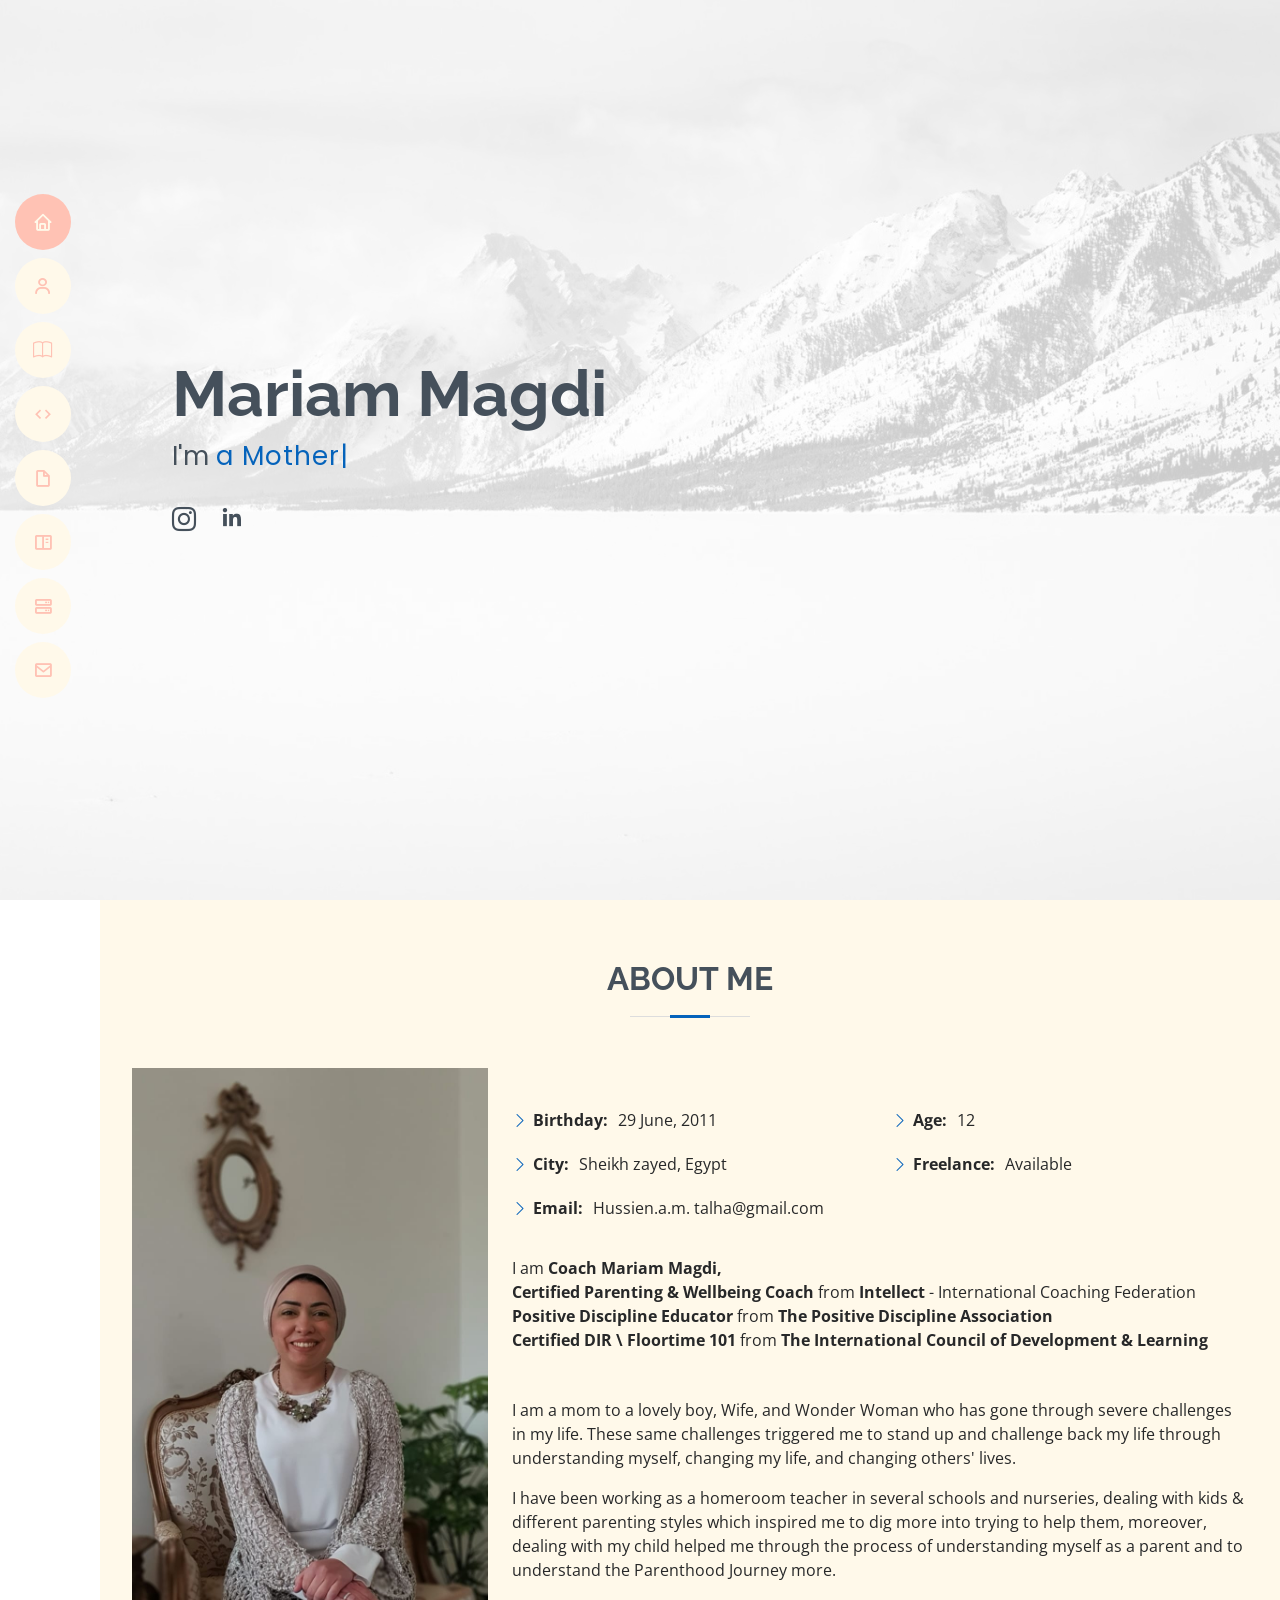
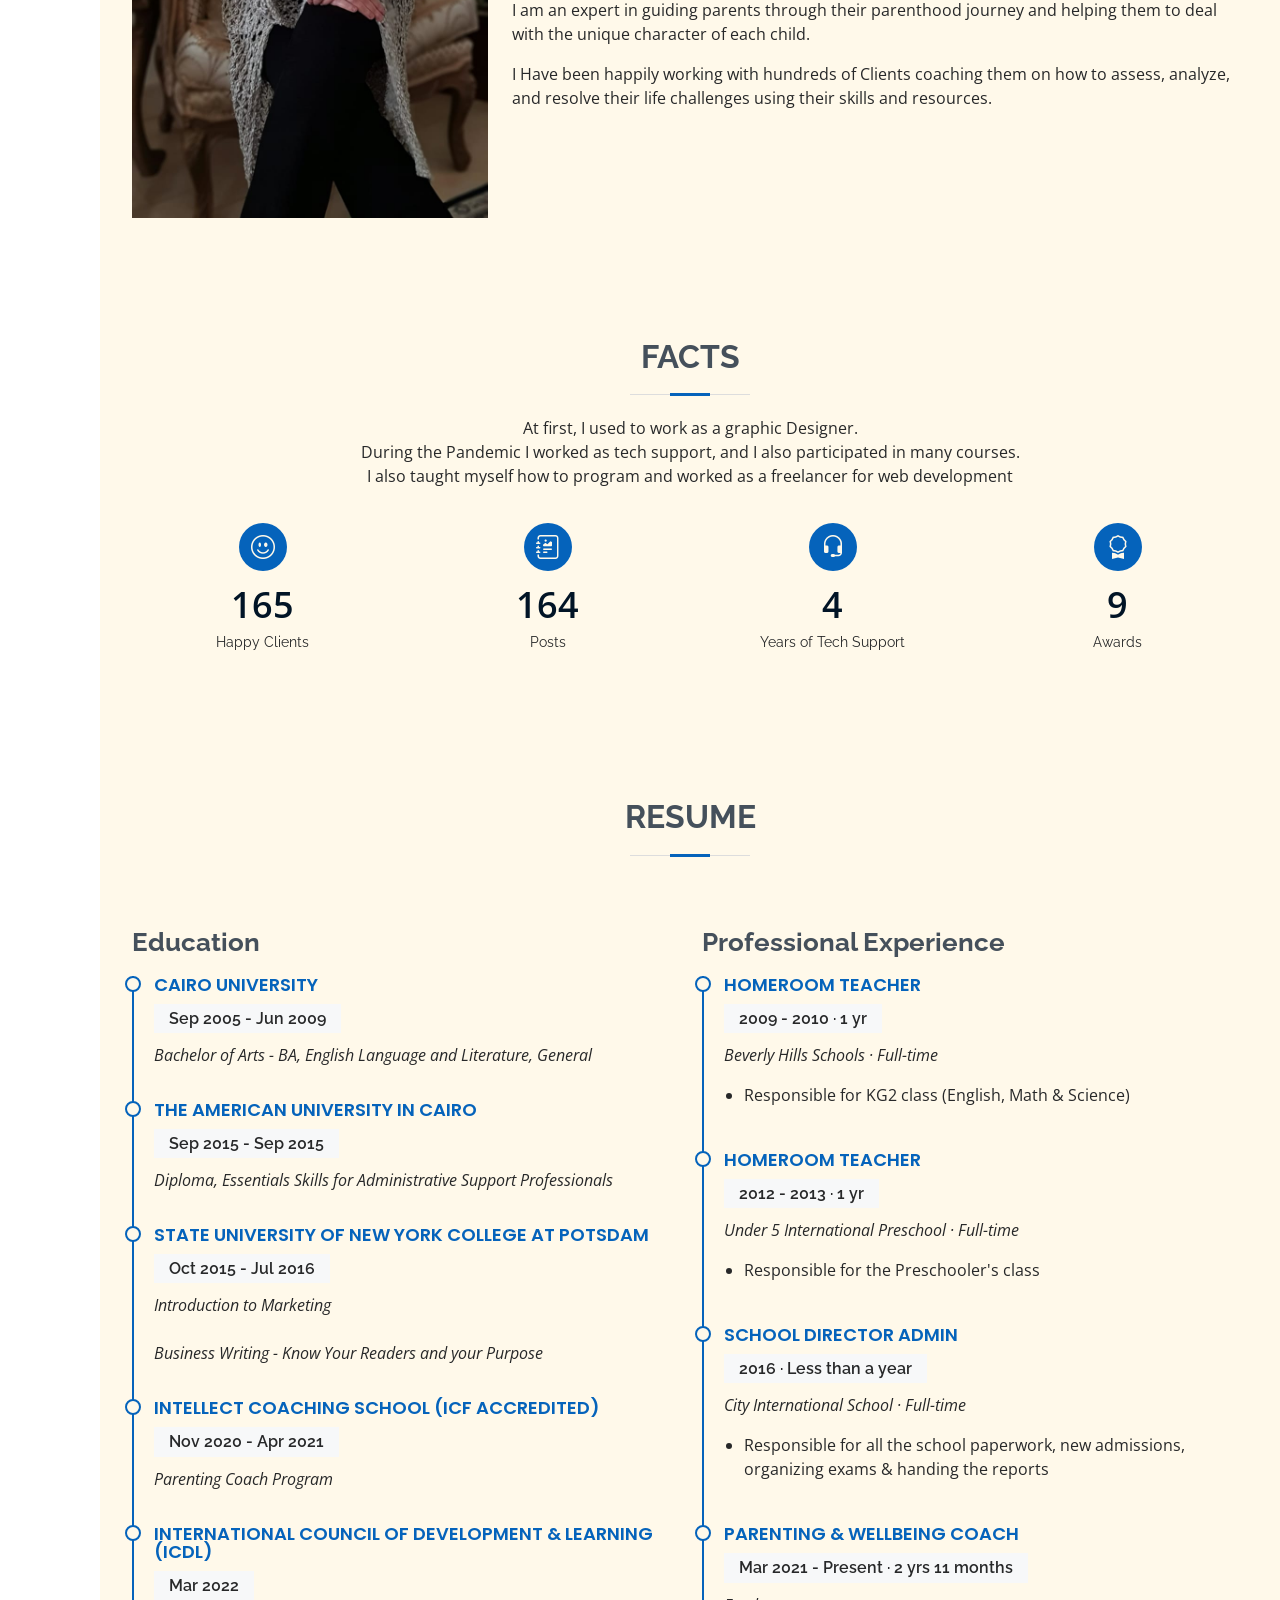
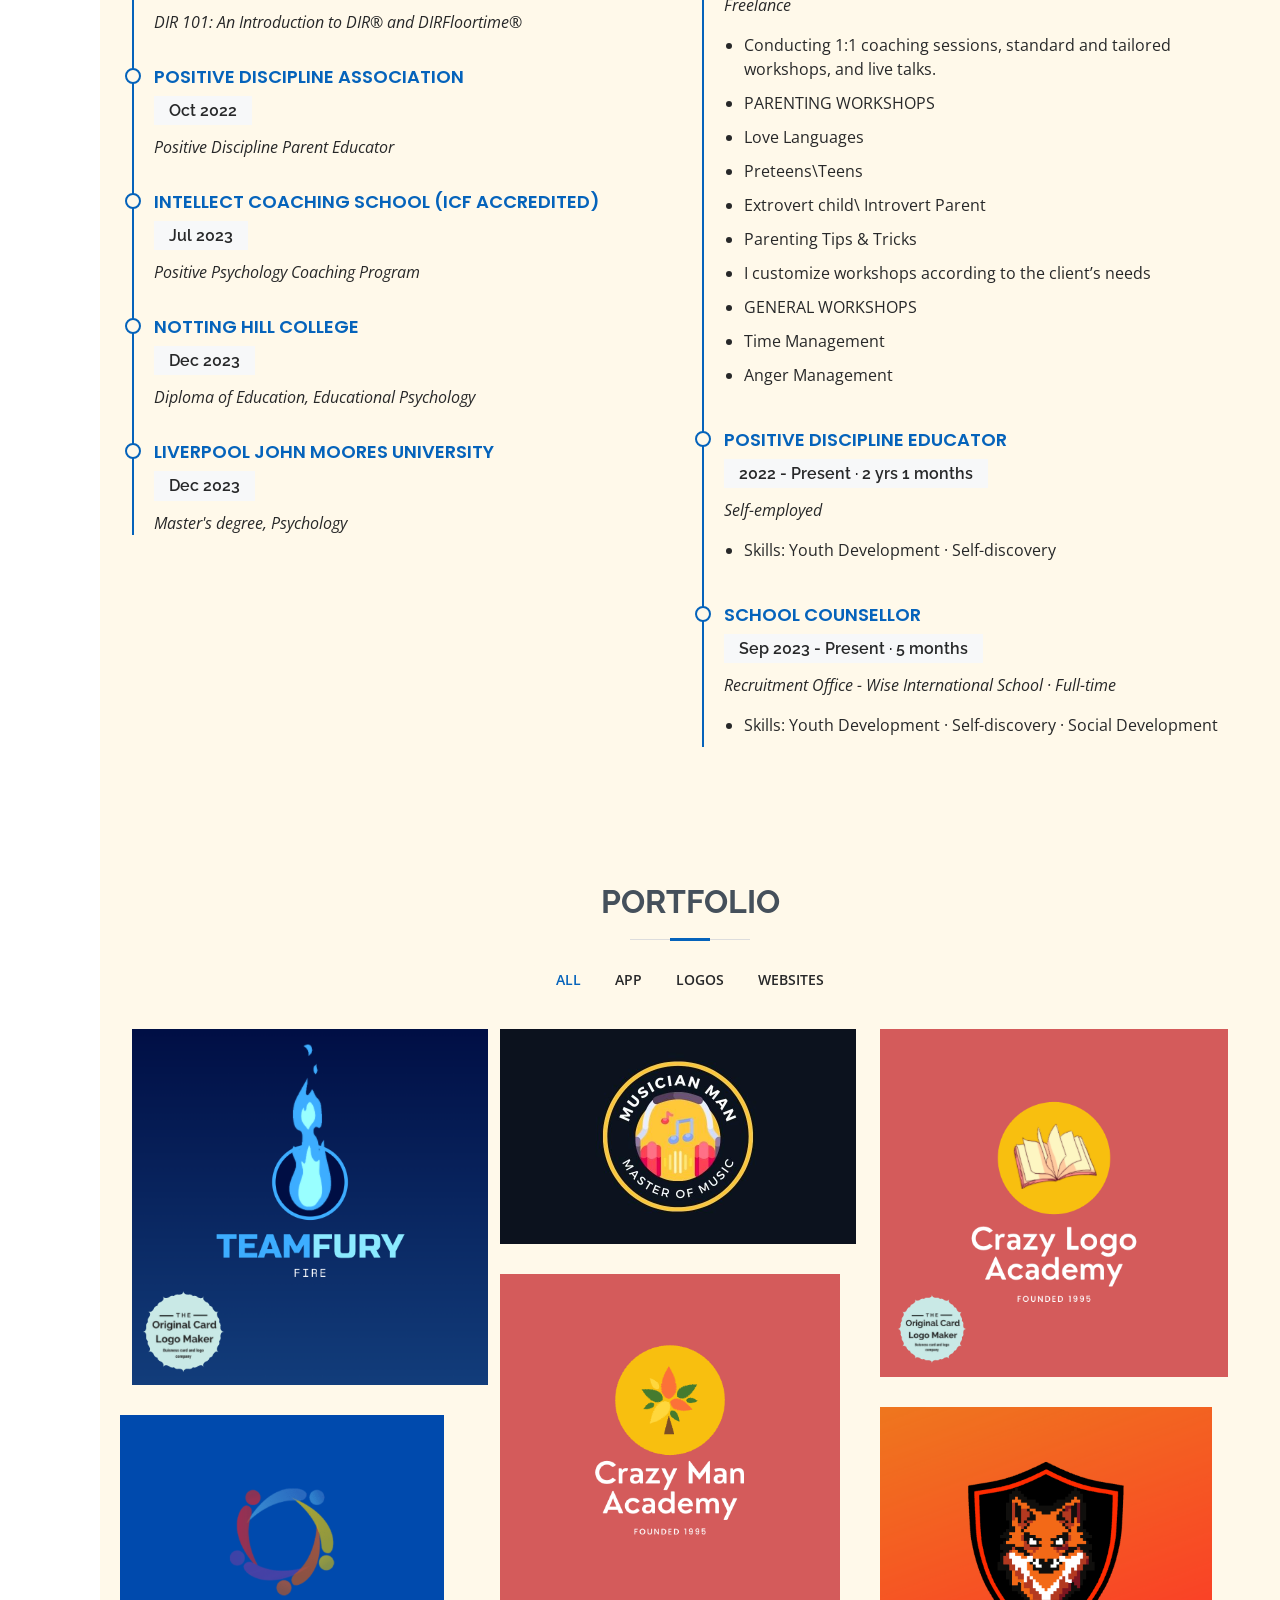
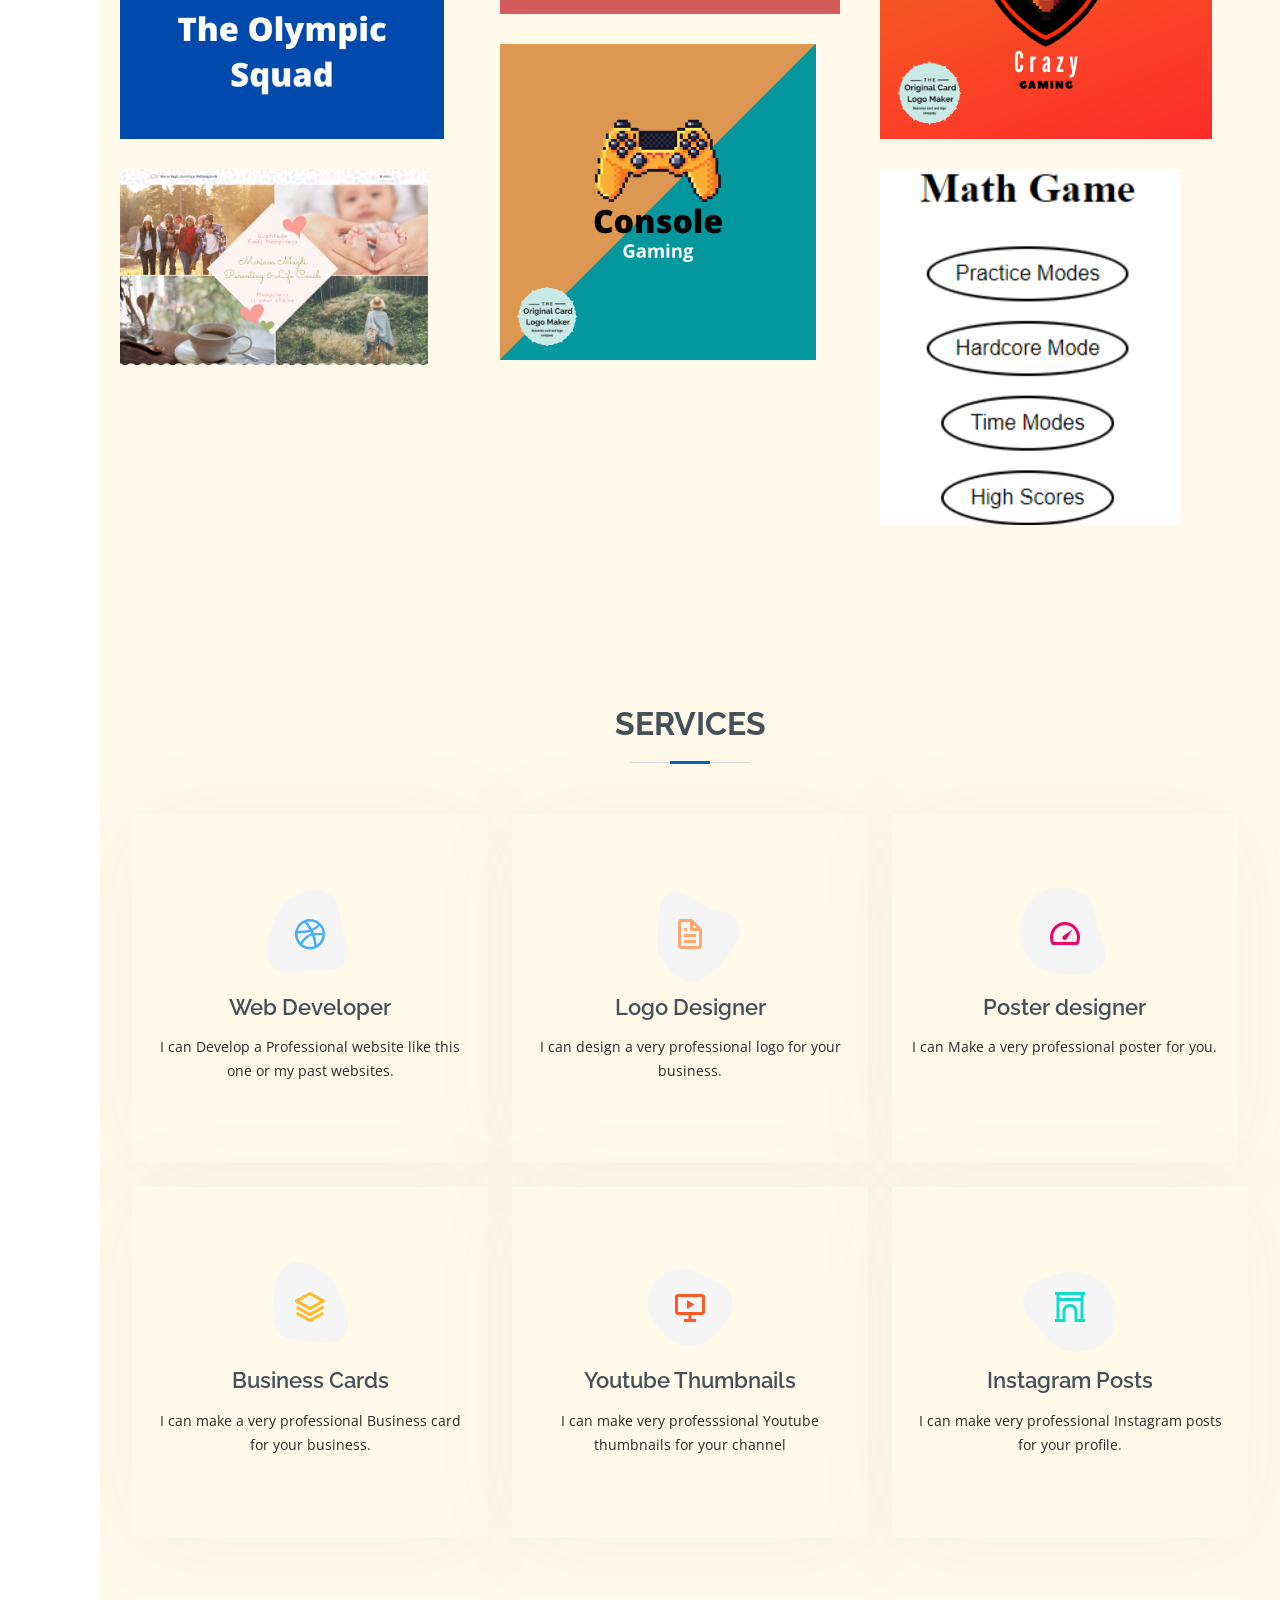
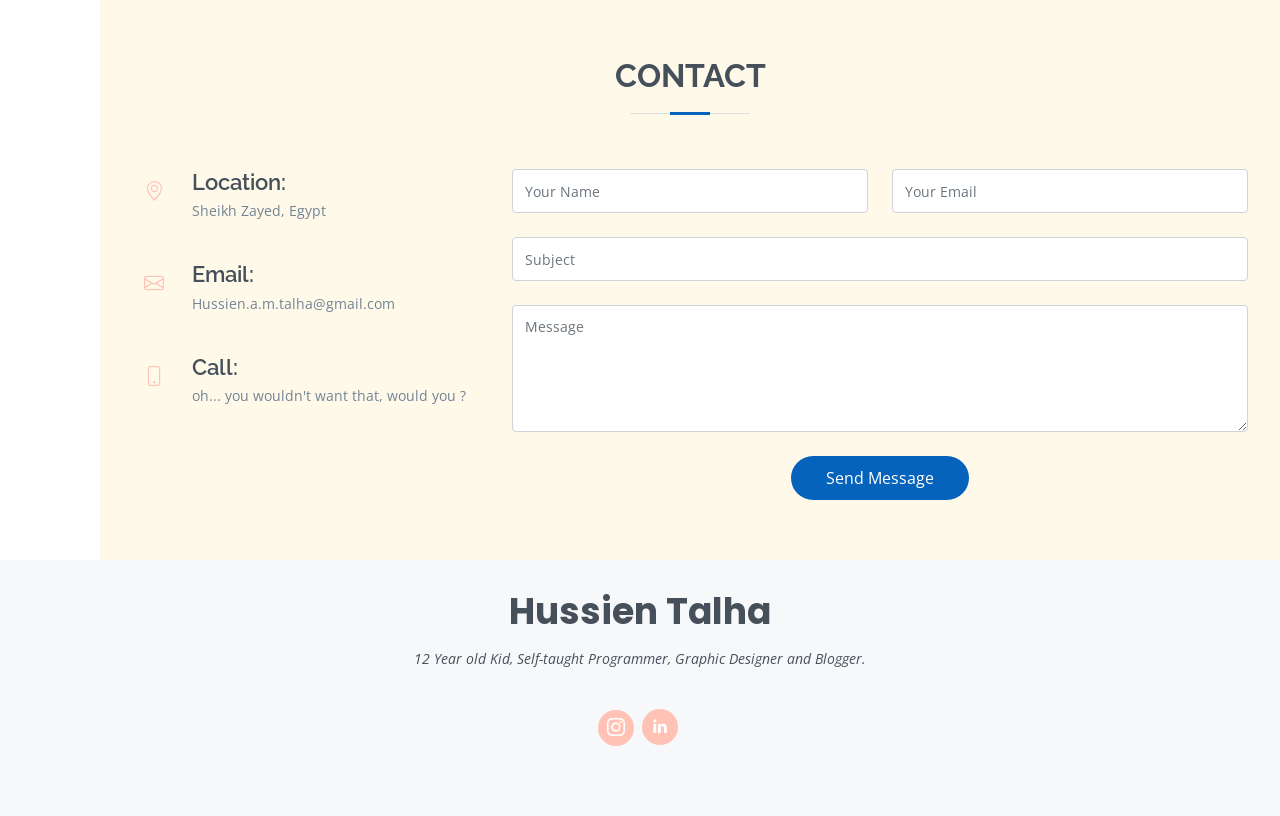
==== commit 6bee28b8: "turned all white to whiteish yellowish" ====
--- a/index.html
+++ b/index.html
@@ -369,10 +369,6 @@
 
         <div class="section-title">
           <h2>Portfolio</h2>
-
-          <p>
-            Over my years of experience I have made apps, logos, websites, etc.
-          </p>
           <div class="row">
           <div class="col-lg-12 d-flex justify-content-center" data-aos="fade-up" data-aos-delay="100">
                         <ul id="portfolio-flters">
--- a/assets/css/style.css
+++ b/assets/css/style.css
@@ -126,7 +126,7 @@
 @media (max-width: 992px) {
   #header {
     width: 300px;
-    background: #fff;
+    background: #FFF9EA;
     border-right: 1px solid #e6e9ec;
     left: -300px;
   }
@@ -184,7 +184,7 @@
   }
   .nav-menu a span, .nav-menu a:focus span {
     display: none;
-    color: #fff;
+    color: #FFF9EA;
   }
 }
 .nav-menu a:hover, .nav-menu .active, .nav-menu .active:focus, .nav-menu li:hover > a {
@@ -192,11 +192,11 @@
   background: #FFC2B4;
 }
 .nav-menu a:hover span, .nav-menu .active span, .nav-menu .active:focus span, .nav-menu li:hover > a span {
-  color: #fff;
+  color: #FFF9EA;
 }
 .nav-menu a:hover, .nav-menu li:hover > a {
   width: 100%;
-  color: #fff;
+  color: #FFF9EA;
 }
 .nav-menu a:hover span, .nav-menu li:hover > a span {
   display: block;
@@ -311,6 +311,7 @@
 section {
   padding: 60px 0;
   overflow: hidden;
+  background: #FFF9EA;
 }
 
 .section-title {
@@ -392,7 +393,7 @@
   width: 100%;
   position: relative;
   text-align: center;
-  background: #fff;
+  background: #FFF9EA;
 }
 .facts .count-box i {
   position: absolute;
@@ -401,7 +402,7 @@
   transform: translateX(-50%);
   font-size: 24px;
   background: #0563bb;
-  color: #fff;
+  color: #FFF9EA;
   border-radius: 50px;
   display: inline-flex;
   align-items: center;
@@ -423,7 +424,7 @@
 }
 
 /*--------------------------------------------------------------
-# Akills
+# Skills
 --------------------------------------------------------------*/
 .skills .progress {
   height: 60px;
@@ -504,7 +505,7 @@
   border-radius: 50px;
   left: -9px;
   top: 0;
-  background: #fff;
+  background: #FFF9EA;
   border: 2px solid #0563bb;
 }
 
@@ -519,7 +520,7 @@
   margin: 0 auto 25px auto;
   list-style: none;
   text-align: center;
-  background: #fff;
+  background: #FFF9EA;
   border-radius: 50px;
   padding: 2px 15px;
 }
@@ -707,7 +708,7 @@
   text-align: center;
   padding: 70px 20px 80px 20px;
   transition: all ease-in-out 0.3s;
-  background: #fff;
+  background: #FFF9EA;
   box-shadow: 0px 5px 90px 0px rgba(110, 123, 131, 0.05);
 }
 .services .icon-box .icon {
@@ -880,15 +881,15 @@
 --------------------------------------------------------------*/
 .contact .info {
   width: 100%;
-  background: #fff;
+  background: #FFF9EA;
 }
 .contact .info i {
   font-size: 20px;
-  color: #0563bb;
+  color: #FFC2B4;
   float: left;
   width: 44px;
   height: 44px;
-  background: #eef7ff;
+  background: #FFF9EA;
   display: flex;
   justify-content: center;
   align-items: center;
@@ -912,12 +913,12 @@
   margin-top: 40px;
 }
 .contact .info .email:hover i, .contact .info .address:hover i, .contact .info .phone:hover i {
-  background: #0563bb;
-  color: #fff;
+  background: #FFC2B4;
+  color: #FFF9EA;
 }
 .contact .php-email-form {
   width: 100%;
-  background: #fff;
+  background: #FFF9EA;
 }
 .contact .php-email-form .form-group {
   padding-bottom: 8px;
@@ -1028,7 +1029,7 @@
 #footer .social-links a {
   font-size: 18px;
   display: inline-block;
-  background: #0563bb;
+  background: #FFC2B4;
   color: #fff;
   line-height: 1;
   padding: 8px 0;
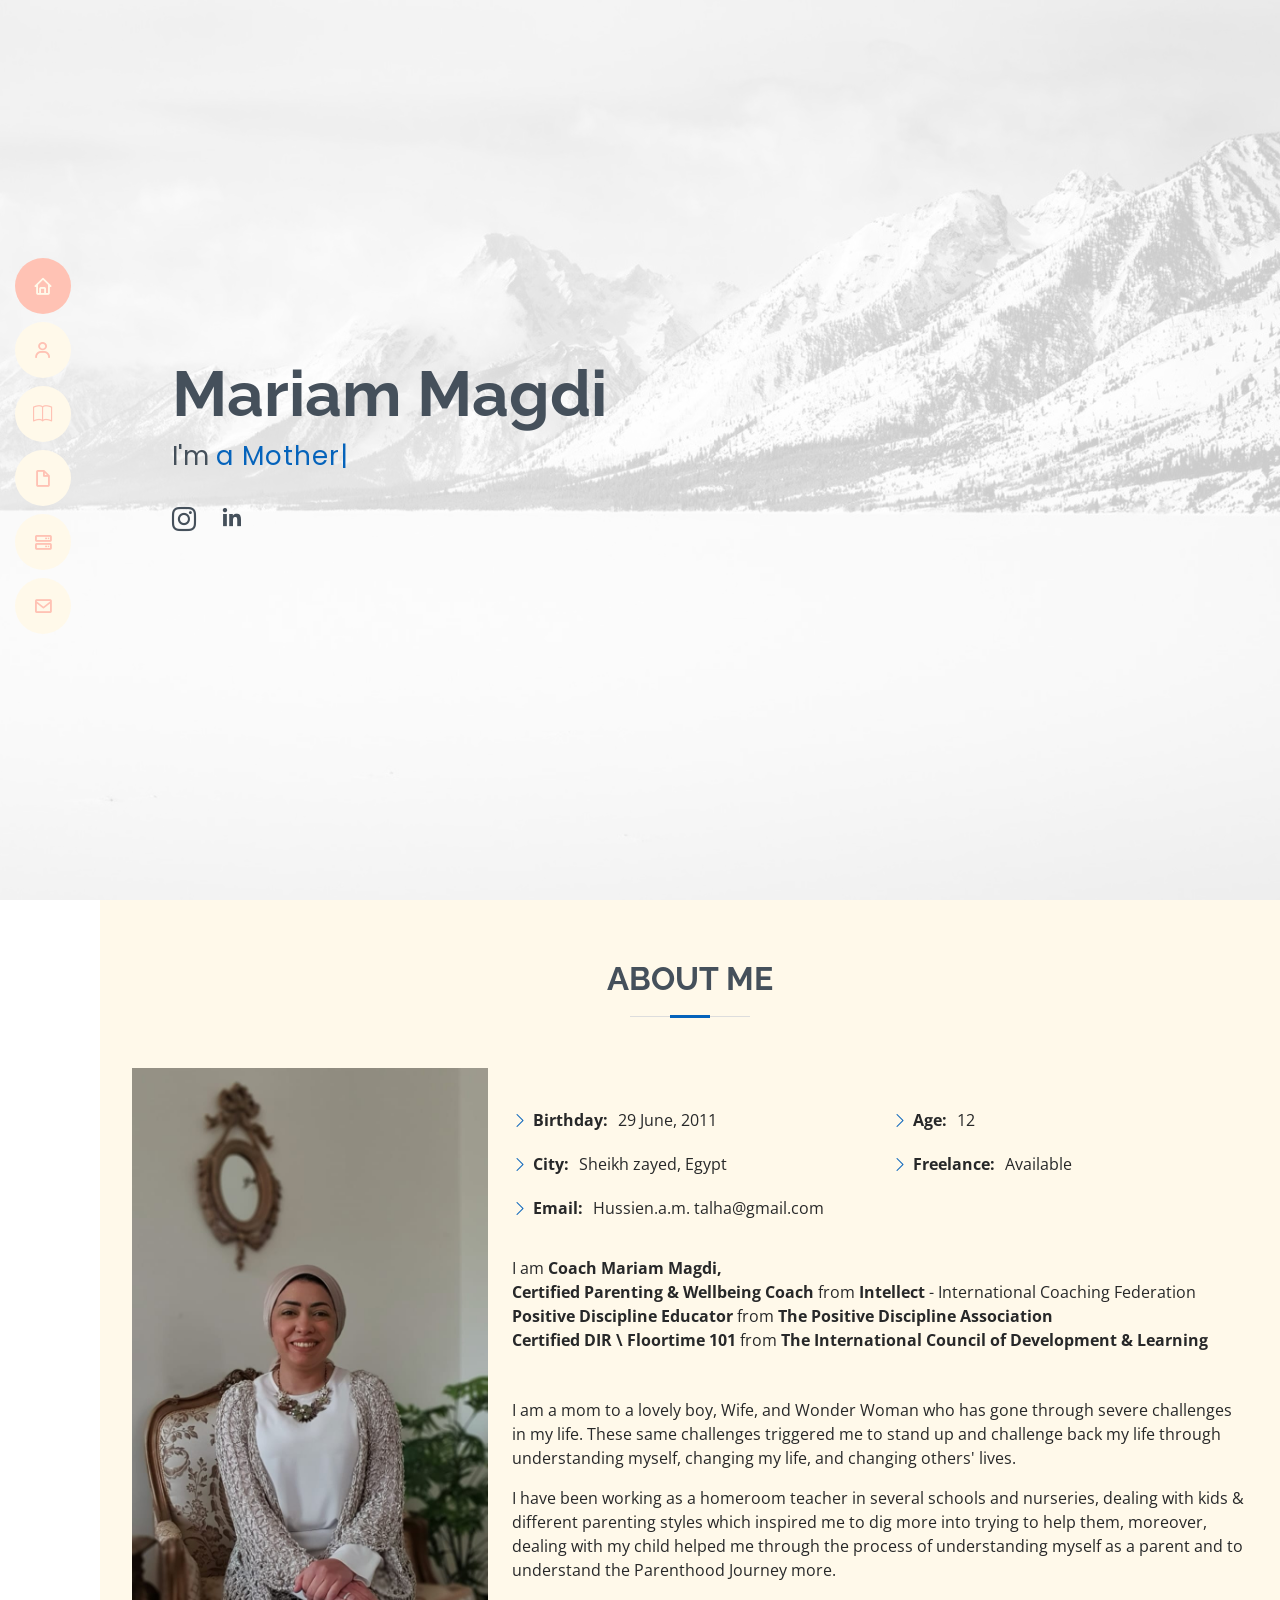
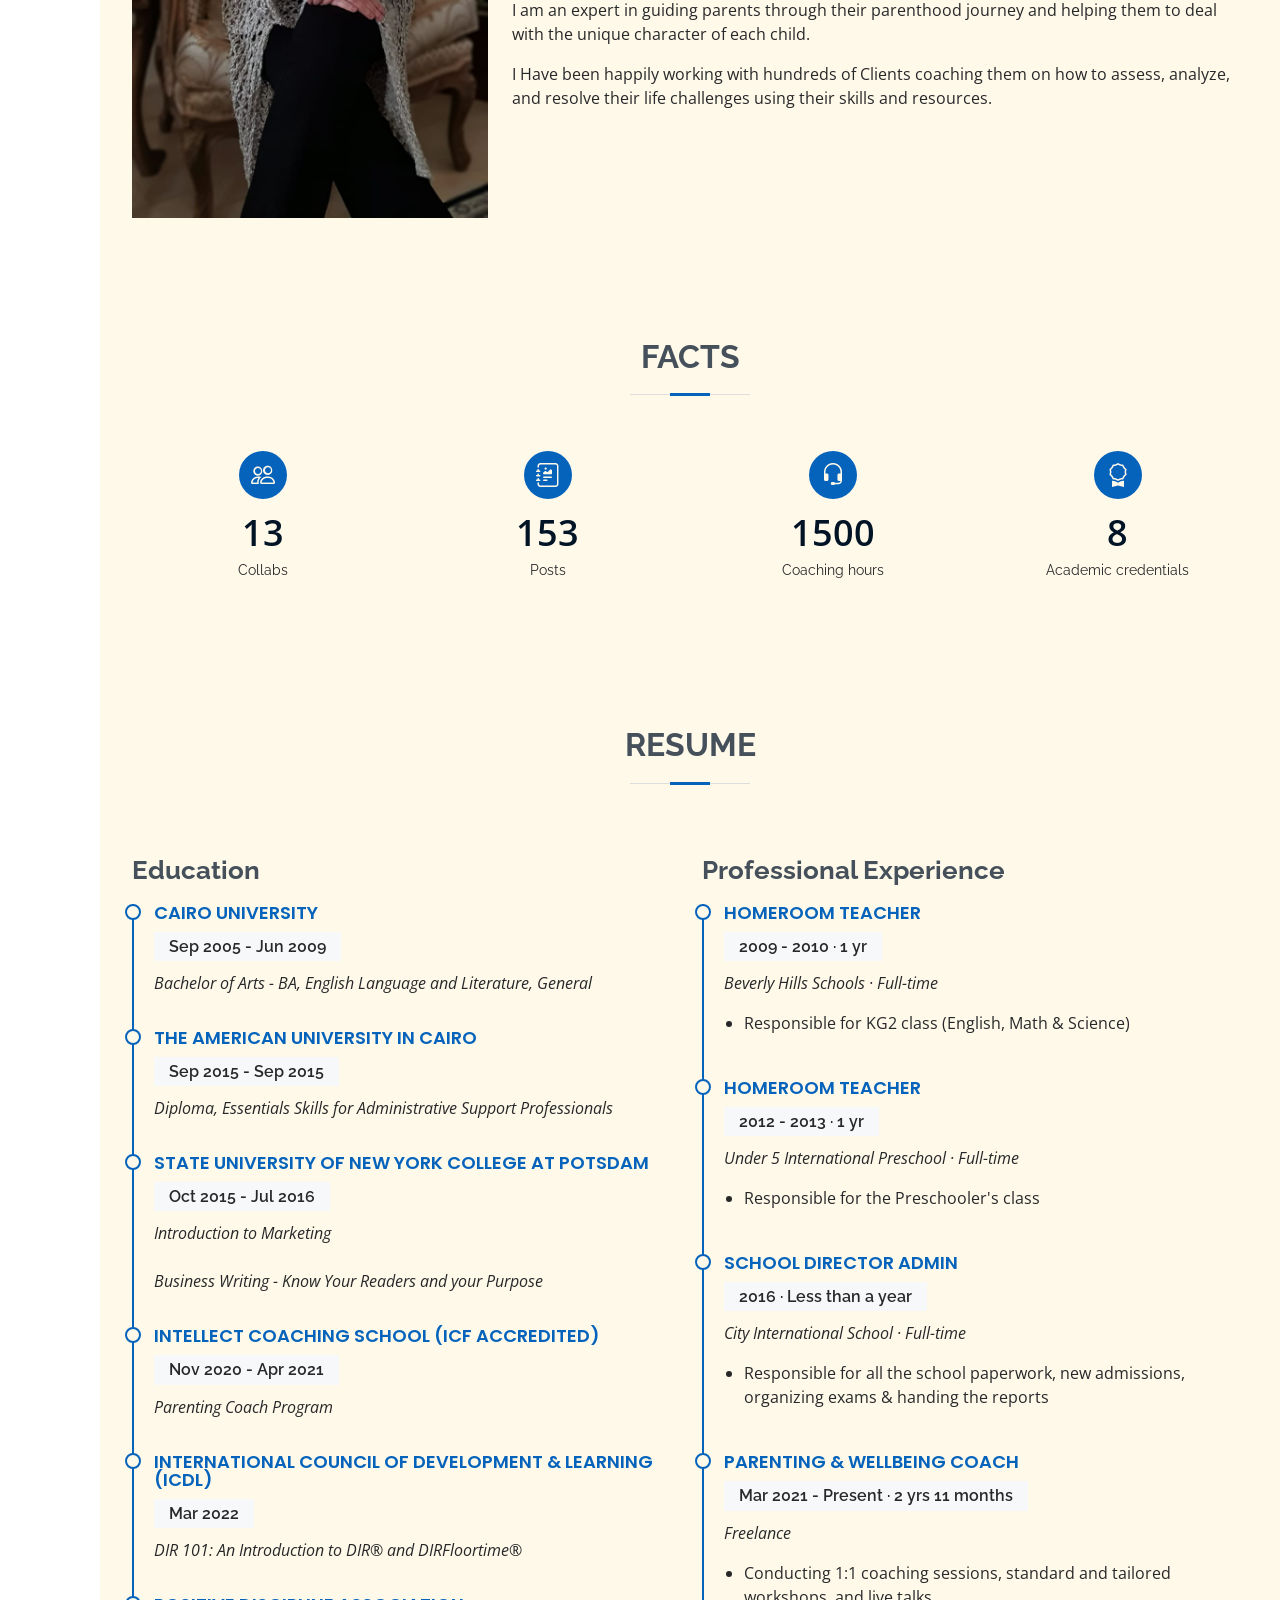
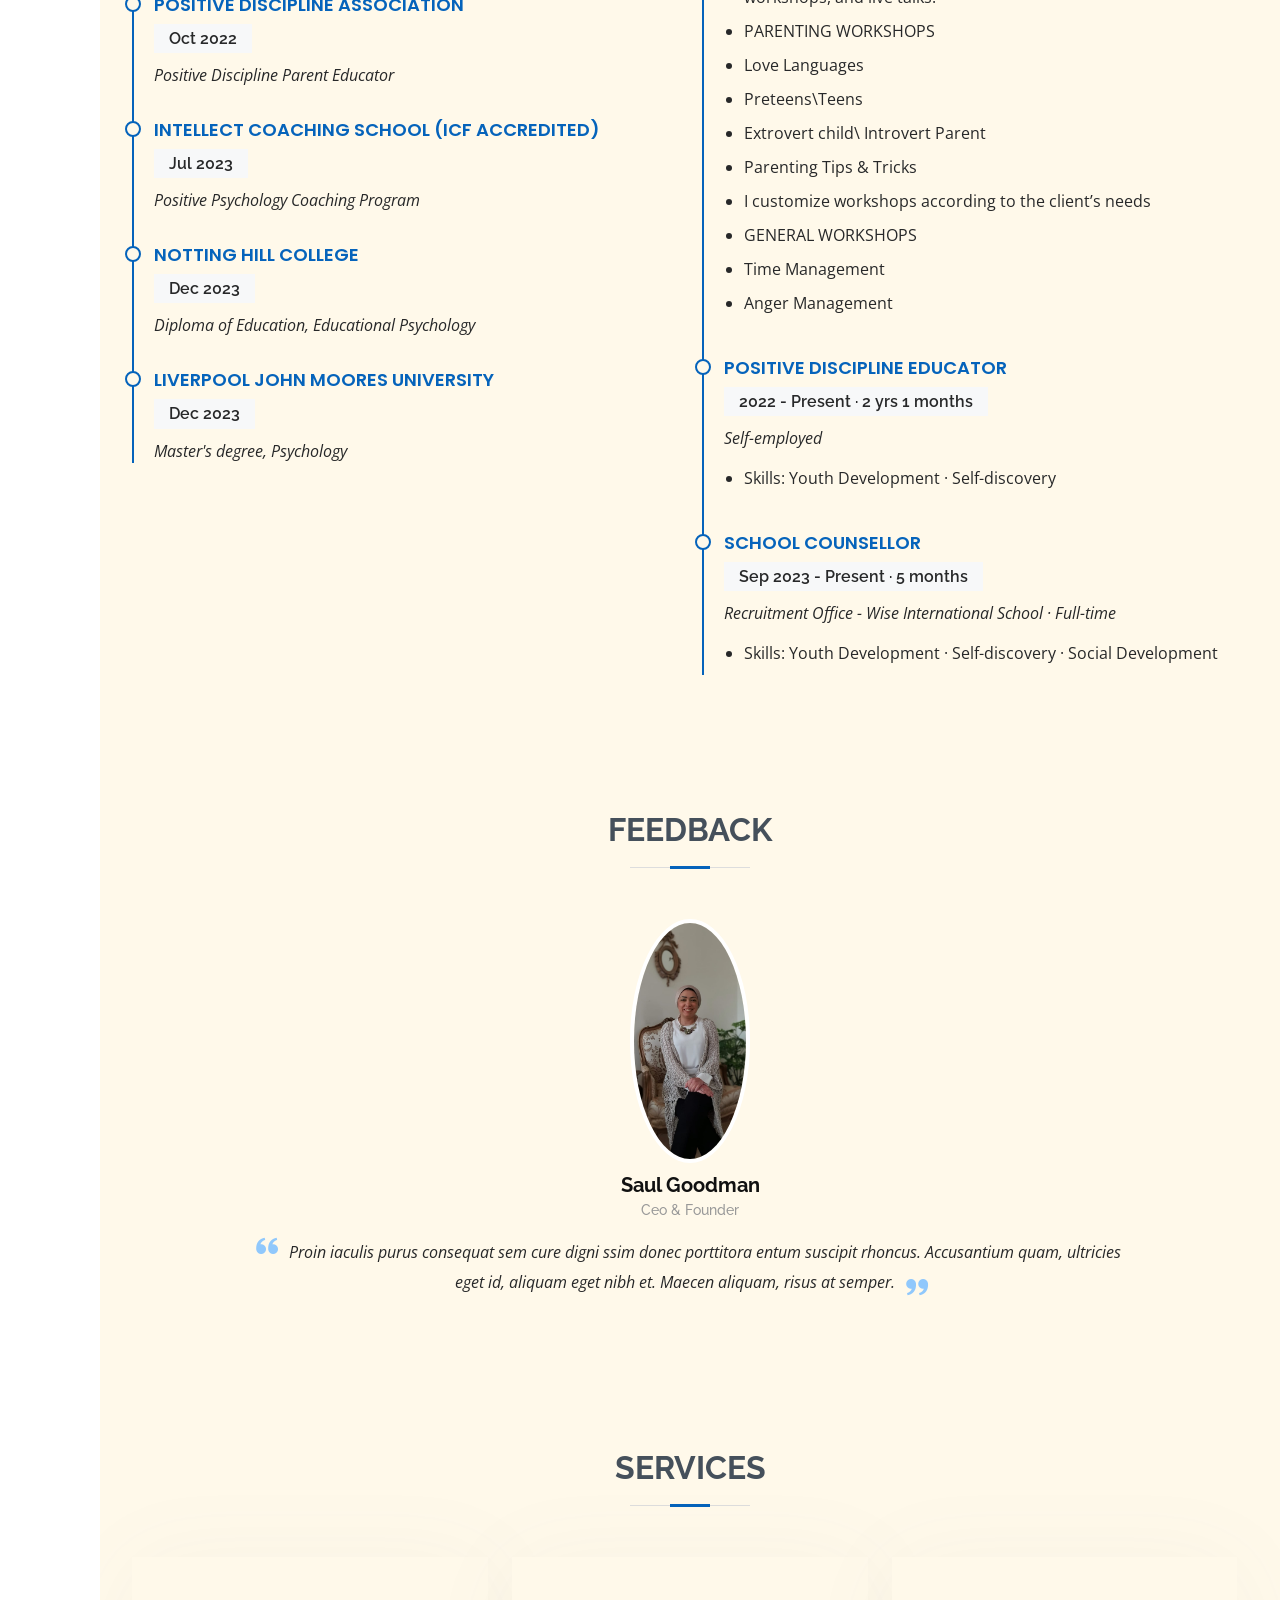
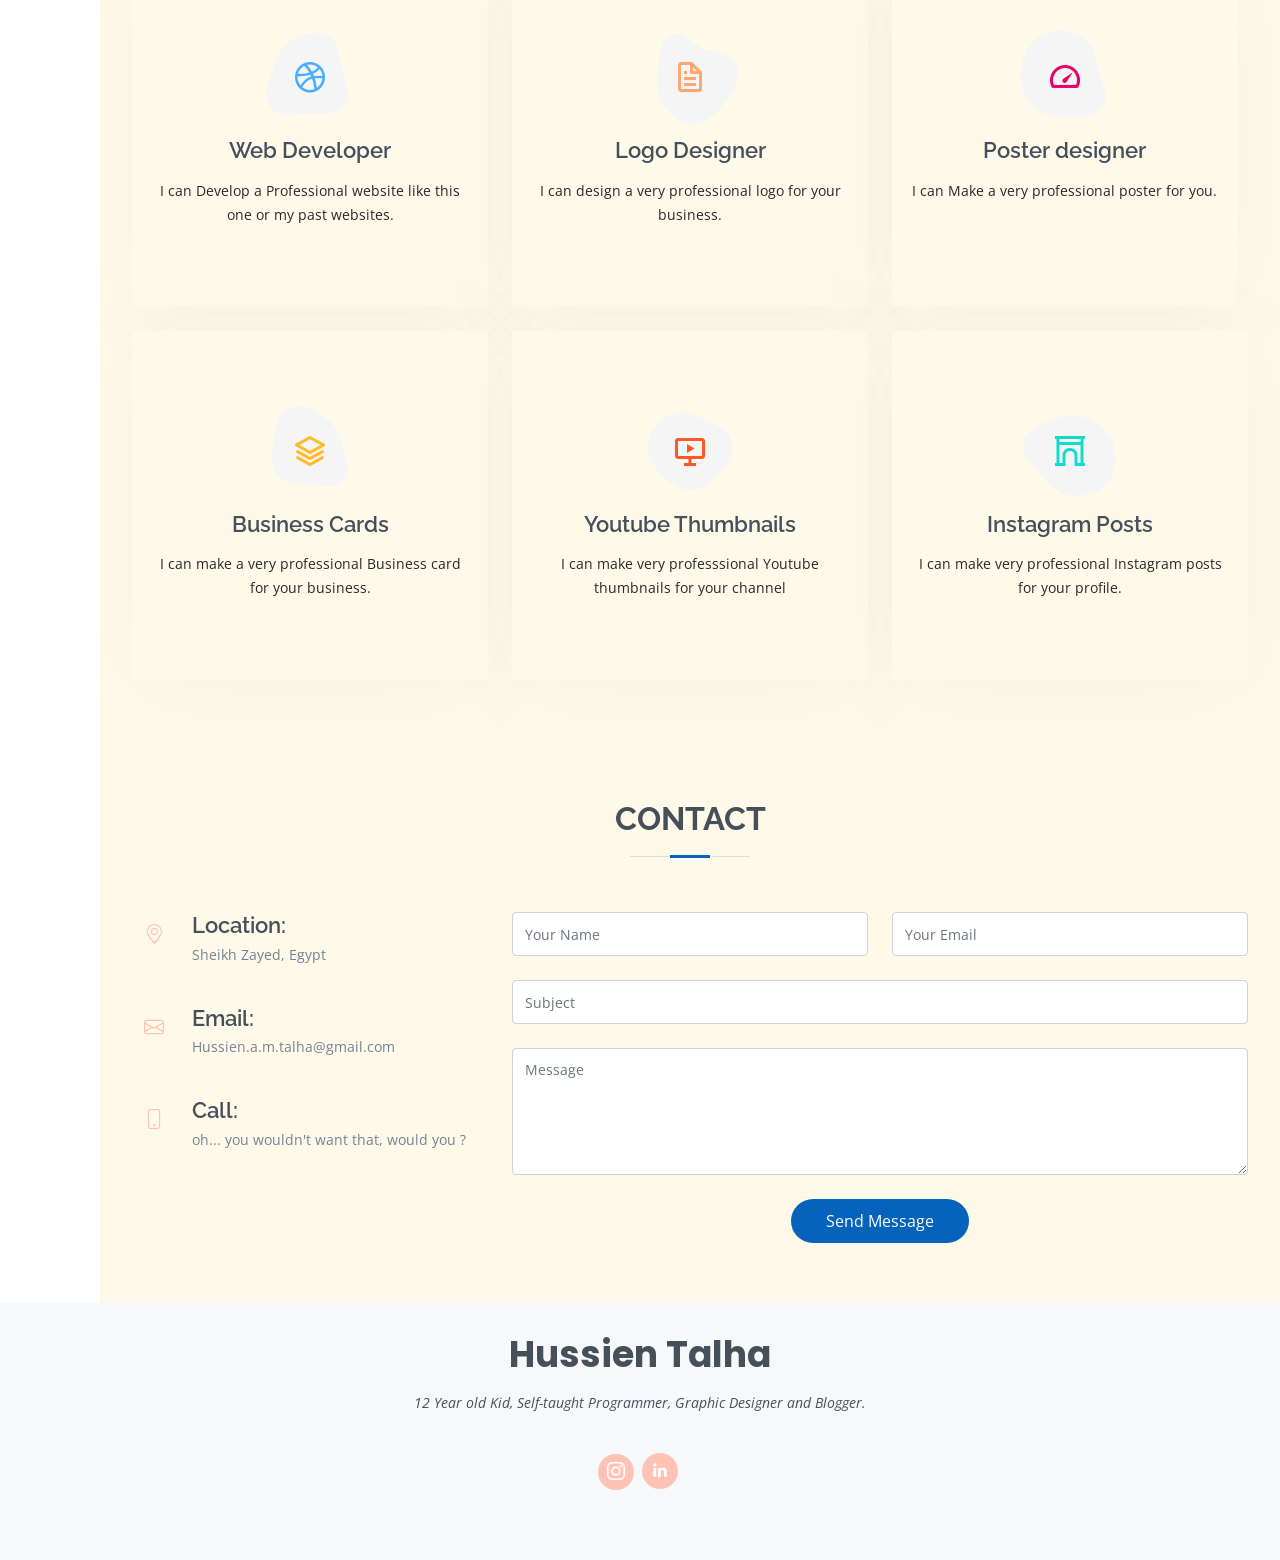
==== commit d486adca: "making it perfect" ====
--- a/index.html
+++ b/index.html
@@ -5,7 +5,7 @@
   <meta charset="utf-8">
   <meta content="width=device-width, initial-scale=1.0" name="viewport">
 
-  <title>Hussien Talha</title>
+  <title>Mariam Magdi</title>
   <meta content="" name="description">
   <meta content="" name="keywords">
 
@@ -43,9 +43,7 @@
         <li><a href="#hero" class="nav-link scrollto active"><i class="bx bx-home"></i> <span>Home</span></a></li>
         <li><a href="#about" class="nav-link scrollto"><i class="bx bx-user"></i> <span>About</span></a></li>
         <li><a href="#facts" class="nav-link scrollto"><i class="bi bi-book"></i> <span>Facts</span></a></li>
-        <li><a href="#skills" class="nav-link scrollto"><i class="bx bx-code"></i> <span>Skills</span></a></li>
-        <li><a href="#resume" class="nav-link scrollto"><i class="bx bx-file-blank"></i> <span>Resume</span></a></li>
-        <li><a href="#portfolio" class="nav-link scrollto"><i class="bx bx-book-content"></i> <span>Portfolio</span></a></li>
+        <li><a href="#testimonials" class="nav-link scrollto"><i class="bx bx-file-blank"></i> <span>Feedback</span></a></li>
         <li><a href="#services" class="nav-link scrollto"><i class="bx bx-server"></i> <span>Services</span></a></li>
         <li><a href="#contact" class="nav-link scrollto"><i class="bx bx-envelope"></i> <span>Contact</span></a></li>
       </ul>
@@ -75,9 +73,6 @@
 
         <div class="section-title">
           <h2>About Me</h2>
-<!--          <p>-->
-<!--            Computer Science undergraduate, Self-taught programmer, Ful-stack Dev & blogger-->
-<!--          </p>-->
         </div>
 
         <div class="row">
@@ -138,21 +133,15 @@
 
         <div class="section-title">
           <h2>Facts</h2>
-
-          <p>
-            At first, I used to work as a graphic Designer. <br>
-            During the Pandemic I worked as tech support, and I also participated in many courses. <br>
-            I also taught myself how to program and worked as a freelancer for web development
-          </p>
         </div>
 
         <div class="row">
 
           <div class="col-lg-3 col-md-6">
             <div class="count-box">
-              <i class="bi bi-emoji-smile"></i>
-              <span data-purecounter-start="0" data-purecounter-end="229" data-purecounter-duration="2" class="purecounter"></span>
-              <p>Happy Clients</p>
+              <i class="bi bi-people"></i>
+              <span data-purecounter-start="0" data-purecounter-end="19" data-purecounter-duration="2" class="purecounter"></span>
+              <p>Collabs</p>
             </div>
           </div>
 
@@ -167,16 +156,16 @@
           <div class="col-lg-3 col-md-6 mt-5 mt-lg-0">
             <div class="count-box">
               <i class="bi bi-headset"></i>
-              <span data-purecounter-start="0" data-purecounter-end="4" data-purecounter-duration="1" class="purecounter"></span>
-              <p>Years of Tech Support</p>
+              <span data-purecounter-start="0" data-purecounter-end="1500" data-purecounter-duration="1" class="purecounter"></span>
+              <p>Coaching hours</p>
             </div>
           </div>
 
           <div class="col-lg-3 col-md-6 mt-5 mt-lg-0">
             <div class="count-box">
               <i class="bi bi-award"></i>
-              <span data-purecounter-start="0" data-purecounter-end="9" data-purecounter-duration="1" class="purecounter"></span>
-              <p>Awards</p>
+              <span data-purecounter-start="0" data-purecounter-end="8" data-purecounter-duration="1" class="purecounter"></span>
+              <p>Academic credentials</p>
             </div>
           </div>
 
@@ -363,308 +352,37 @@
     </section>
     <!-- End Resume Section -->
 
-    <!-- ======= Portfolio Section ======= -->
-    <section id="portfolio" class="portfolio section-bg">
+    <!--======= Testimonials Section =======-->
+    <section id="testimonials" class="testimonials section-bg">
       <div class="container" data-aos="fade-up">
-
-        <div class="section-title">
-          <h2>Portfolio</h2>
-          <div class="row">
-          <div class="col-lg-12 d-flex justify-content-center" data-aos="fade-up" data-aos-delay="100">
-                        <ul id="portfolio-flters">
-                        <li data-filter="*" class="filter-active">All</li>
-                         <li data-filter=".filter-app">App</li>
-                         <li data-filter=".filter-logo">Logos</li>
-                         <li data-filter=".filter-web">Websites</li>
-                       </ul>
-                      </div>
-                   </div>
-
-                   <div class="row portfolio-container" data-aos="fade-up" data-aos-delay="200">
-
-                    <div class="col-lg-4 col-md-6 portfolio-item filter-logo">
-                    <div class="portfolio-wrap">
-                    <img src="assets/img/Logos/teaMFury.png" class="img-fluid" alt="">
-                    <div class="portfolio-info">
-                      <h4>teaMFury</h4>
-                              <p>Logo</p>
-                                 <div class="portfolio-links">
-                                    <a href="assets/img/Logos/teaMFury.png" data-gallery="portfolioGallery" class="portfolio-lightbox" title=""><i class="bx bx-plus"></i></a>
-                                  </div>
-                                 </div>
-                               </div>
-                             </div>
-
-                             <div class="row portfolio-container" data-aos="fade-up" data-aos-delay="200">
-
-                              <div class="col-lg-4 col-md-6 portfolio-item filter-logo">
-                              <div class="portfolio-wrap">
-                              <img src="assets/img/Logos/Untitled design.jpg" class="img-fluid" alt="">
-                              <div class="portfolio-info">
-                                <h4>Musician Man</h4>
-                                        <p>Logo</p>
-                                           <div class="portfolio-links">
-                                              <a href="assets/img/Logos/Untitled design.jpg" data-gallery="portfolioGallery" class="portfolio-lightbox" title=""><i class="bx bx-plus"></i></a>
-                                            </div>
-                                           </div>
-                                         </div>
-                                       </div>
-
-                                       <div class="row portfolio-container" data-aos="fade-up" data-aos-delay="200">
-
-                                        <div class="col-lg-4 col-md-6 portfolio-item filter-logo">
-                                        <div class="portfolio-wrap">
-                                        <img src="assets/img/Logos/Crazy Logo Academy.png" class="img-fluid" alt="">
-                                        <div class="portfolio-info">
-                                          <h4>Crazy Logo Academy</h4>
-                                                  <p>Logo</p>
-                                                     <div class="portfolio-links">
-                                                        <a href="assets/img/Logos/Crazy Logo Academy.png" data-gallery="portfolioGallery" class="portfolio-lightbox" title=""><i class="bx bx-plus"></i></a>
-                                                      </div>
-                                                     </div>
-                                                   </div>
-                                                 </div>
-                                                 <div class="row portfolio-container" data-aos="fade-up" data-aos-delay="200">
-
-                                                  <div class="col-lg-4 col-md-6 portfolio-item filter-logo">
-                                                  <div class="portfolio-wrap">
-                                                  <img src="assets/img/Logos/Crazy Man Academy.png" class="img-fluid" alt="">
-                                                  <div class="portfolio-info">
-                                                    <h4>Crazy Man Academy</h4>
-                                                            <p>Logo</p>
-                                                               <div class="portfolio-links">
-                                                                  <a href="assets/img/Logos/Crazy Man Academy.png" data-gallery="portfolioGallery" class="portfolio-lightbox" title=""><i class="bx bx-plus"></i></a>
-                                                                </div>
-                                                               </div>
-                                                             </div>
-                                                           </div>
-                                                           <div class="row portfolio-container" data-aos="fade-up" data-aos-delay="200">
-
-                                                            <div class="col-lg-4 col-md-6 portfolio-item filter-logo">
-                                                            <div class="portfolio-wrap">
-                                                            <img src="assets/img/Logos/Crazy.png" class="img-fluid" alt="">
-                                                            <div class="portfolio-info">
-                                                              <h4>Crazy</h4>
-                                                                      <p>Logo</p>
-                                                                         <div class="portfolio-links">
-                                                                            <a href="assets/img/Logos/Crazy.png" data-gallery="portfolioGallery" class="portfolio-lightbox" title=""><i class="bx bx-plus"></i></a>
-                                                                          </div>
-                                                                         </div>
-                                                                       </div>
-                                                                     </div>
-                                                                     <div class="row portfolio-container" data-aos="fade-up" data-aos-delay="200">
-
-                                                                      <div class="col-lg-4 col-md-6 portfolio-item filter-logo">
-                                                                      <div class="portfolio-wrap">
-                                                                      <img src="assets/img/Logos/Harley.png" class="img-fluid" alt="">
-                                                                      <div class="portfolio-info">
-                                                                        <h4>The Olympic Squad</h4>
-                                                                                <p>Logo</p>
-                                                                                   <div class="portfolio-links">
-                                                                                      <a href="assets/img/Logos/Harley.png" data-gallery="portfolioGallery" class="portfolio-lightbox" title=""><i class="bx bx-plus"></i></a>
-                                                                                    </div>
-                                                                                   </div>
-                                                                                 </div>
-                                                                               </div>
-                                                                               <div class="row portfolio-container" data-aos="fade-up" data-aos-delay="200">
-
-                                                                                <div class="col-lg-4 col-md-6 portfolio-item filter-logo">
-                                                                                <div class="portfolio-wrap">
-                                                                                <img src="assets/img/Logos/Console.png" class="img-fluid" alt="">
-                                                                                <div class="portfolio-info">
-                                                                                  <h4>Console Gaming</h4>
-                                                                                          <p>Logo</p>
-                                                                                             <div class="portfolio-links">
-                                                                                                <a href="assets/img/Logos/Console.png" data-gallery="portfolioGallery" class="portfolio-lightbox" title=""><i class="bx bx-plus"></i></a>
-                                                                                              </div>
-                                                                                             </div>
-                                                                                           </div>
-                                                                                         </div>
-
-                                                                                         <div class="row portfolio-container" data-aos="fade-up" data-aos-delay="200">
-
-                                                                                          <div class="col-lg-4 col-md-6 portfolio-item filter-web">
-                                                                                          <div class="portfolio-wrap">
-                                                                                          <img src="assets/img/Web/Screenshot 2023-09-23 132054.png" class="img-fluid" alt="">
-                                                                                          <div class="portfolio-info">
-                                                                                            <h4>Mariam Magdi</h4>
-                                                                                                    <p>Website</p>
-                                                                                         <div class="portfolio-links">
-                                                                                          <a href="assets/img/Web/Screenshot 2023-09-23 132054.png" data-gallery="portfolioGallery" class="portfolio-lightbox" title=""><i class="bx bx-plus"></i></a>
-                                                                                            <a href="TeamFury.html" class="portfolio-details-lightbox" data-glightbox="type: external" title="Portfolio Details"><i class="bx bx-link"></i></a>
-                                                                                          </div>
-                                                                                        </div>
-                                                                                      </div>
-                                                                                    </div>
-                                                                                    <div class="row portfolio-container" data-aos="fade-up" data-aos-delay="200">
-
-                                                                                      <div class="col-lg-4 col-md-6 portfolio-item filter-web">
-                                                                                      <div class="portfolio-wrap">
-                                                                                      <img src="assets/img/Web/math.png" class="img-fluid" alt="">
-                                                                                      <div class="portfolio-info">
-                                                                                        <h4>Math Game</h4>
-                                                                                                <p>Website</p>
-                                                                                     <div class="portfolio-links">
-                                                                                      <a href="assets/img/Web/math.png" data-gallery="portfolioGallery" class="portfolio-lightbox" title=""><i class="bx bx-plus"></i></a>
-                                                                                        <a href="math.html" class="portfolio-details-lightbox" data-glightbox="type: external" title="Portfolio Details"><i class="bx bx-link"></i></a>
-                                                                                      </div>
-                                                                                    </div>
-                                                                                  </div>
-                                                                                </div>
-
-<!--          <p>-->
-<!--            Magnam dolores commodi suscipit. Necessitatibus eius consequatur ex aliquid fuga eum quidem.-->
-<!--            Sit sint consectetur velit. Quisquam quos quisquam cupiditate.-->
-<!--            Et nemo qui impedit suscipit alias ea.-->
-<!--            Quia fugiat sit in iste officiis commodi quidem hic quas.-->
-<!--          </p>-->
-
-        </div>
-
-<!--        <div class="row">-->
-<!--          <div class="col-lg-12 d-flex justify-content-center" data-aos="fade-up" data-aos-delay="100">-->
-<!--            <ul id="portfolio-flters">-->
-<!--              <li data-filter="*" class="filter-active">All</li>-->
-<!--              <li data-filter=".filter-app">App</li>-->
-<!--              <li data-filter=".filter-card">Card</li>-->
-<!--              <li data-filter=".filter-web">Web</li>-->
-<!--            </ul>-->
-<!--          </div>-->
-<!--        </div>-->
-
-<!--        <div class="row portfolio-container" data-aos="fade-up" data-aos-delay="200">-->
-
-<!--          <div class="col-lg-4 col-md-6 portfolio-item filter-app">-->
-<!--            <div class="portfolio-wrap">-->
-<!--              <img src="assets/img/portfolio/portfolio-1.jpg" class="img-fluid" alt="">-->
-<!--              <div class="portfolio-info">-->
-<!--                <h4>App 1</h4>-->
-<!--                <p>App</p>-->
-<!--                <div class="portfolio-links">-->
-<!--                  <a href="assets/img/portfolio/portfolio-1.jpg" data-gallery="portfolioGallery" class="portfolio-lightbox" title="App 1"><i class="bx bx-plus"></i></a>-->
-<!--                  <a href="portfolio-details.html" class="portfolio-details-lightbox" data-glightbox="type: external" title="Portfolio Details"><i class="bx bx-link"></i></a>-->
-<!--                </div>-->
-<!--              </div>-->
-<!--            </div>-->
-<!--          </div>-->
-
-<!--          <div class="col-lg-4 col-md-6 portfolio-item filter-web">-->
-<!--            <div class="portfolio-wrap">-->
-<!--              <img src="assets/img/portfolio/portfolio-2.jpg" class="img-fluid" alt="">-->
-<!--              <div class="portfolio-info">-->
-<!--                <h4>Web 3</h4>-->
-<!--                <p>Web</p>-->
-<!--                <div class="portfolio-links">-->
-<!--                  <a href="assets/img/portfolio/portfolio-2.jpg" data-gallery="portfolioGallery" class="portfolio-lightbox" title="Web 3"><i class="bx bx-plus"></i></a>-->
-<!--                  <a href="portfolio-details.html" class="portfolio-details-lightbox" data-glightbox="type: external" title="Portfolio Details"><i class="bx bx-link"></i></a>-->
-<!--                </div>-->
-<!--              </div>-->
-<!--            </div>-->
-<!--          </div>-->
-
-<!--          <div class="col-lg-4 col-md-6 portfolio-item filter-app">-->
-<!--            <div class="portfolio-wrap">-->
-<!--              <img src="assets/img/portfolio/portfolio-3.jpg" class="img-fluid" alt="">-->
-<!--              <div class="portfolio-info">-->
-<!--                <h4>App 2</h4>-->
-<!--                <p>App</p>-->
-<!--                <div class="portfolio-links">-->
-<!--                  <a href="assets/img/portfolio/portfolio-3.jpg" data-gallery="portfolioGallery" class="portfolio-lightbox" title="App 2"><i class="bx bx-plus"></i></a>-->
-<!--                  <a href="portfolio-details.html" class="portfolio-details-lightbox" data-glightbox="type: external" title="Portfolio Details"><i class="bx bx-link"></i></a>-->
-<!--                </div>-->
-<!--              </div>-->
-<!--            </div>-->
-<!--          </div>-->
-
-<!--          <div class="col-lg-4 col-md-6 portfolio-item filter-card">-->
-<!--            <div class="portfolio-wrap">-->
-<!--              <img src="assets/img/portfolio/portfolio-4.jpg" class="img-fluid" alt="">-->
-<!--              <div class="portfolio-info">-->
-<!--                <h4>Card 2</h4>-->
-<!--                <p>Card</p>-->
-<!--                <div class="portfolio-links">-->
-<!--                  <a href="assets/img/portfolio/portfolio-4.jpg" data-gallery="portfolioGallery" class="portfolio-lightbox" title="Card 2"><i class="bx bx-plus"></i></a>-->
-<!--                  <a href="portfolio-details.html" class="portfolio-details-lightbox" data-glightbox="type: external" title="Portfolio Details"><i class="bx bx-link"></i></a>-->
-<!--                </div>-->
-<!--              </div>-->
-<!--            </div>-->
-<!--          </div>-->
-
-<!--          <div class="col-lg-4 col-md-6 portfolio-item filter-web">-->
-<!--            <div class="portfolio-wrap">-->
-<!--              <img src="assets/img/portfolio/portfolio-5.jpg" class="img-fluid" alt="">-->
-<!--              <div class="portfolio-info">-->
-<!--                <h4>Web 2</h4>-->
-<!--                <p>Web</p>-->
-<!--                <div class="portfolio-links">-->
-<!--                  <a href="assets/img/portfolio/portfolio-5.jpg" data-gallery="portfolioGallery" class="portfolio-lightbox" title="Web 2"><i class="bx bx-plus"></i></a>-->
-<!--                  <a href="portfolio-details.html" class="portfolio-details-lightbox" data-glightbox="type: external" title="Portfolio Details"><i class="bx bx-link"></i></a>-->
-<!--                </div>-->
-<!--              </div>-->
-<!--            </div>-->
-<!--          </div>-->
-
-<!--          <div class="col-lg-4 col-md-6 portfolio-item filter-app">-->
-<!--            <div class="portfolio-wrap">-->
-<!--              <img src="assets/img/portfolio/portfolio-6.jpg" class="img-fluid" alt="">-->
-<!--              <div class="portfolio-info">-->
-<!--                <h4>App 3</h4>-->
-<!--                <p>App</p>-->
-<!--                <div class="portfolio-links">-->
-<!--                  <a href="assets/img/portfolio/portfolio-6.jpg" data-gallery="portfolioGallery" class="portfolio-lightbox" title="App 3"><i class="bx bx-plus"></i></a>-->
-<!--                  <a href="portfolio-details.html" class="portfolio-details-lightbox" data-glightbox="type: external" title="Portfolio Details"><i class="bx bx-link"></i></a>-->
-<!--                </div>-->
-<!--              </div>-->
-<!--            </div>-->
-<!--          </div>-->
-
-<!--          <div class="col-lg-4 col-md-6 portfolio-item filter-card">-->
-<!--            <div class="portfolio-wrap">-->
-<!--              <img src="assets/img/portfolio/portfolio-7.jpg" class="img-fluid" alt="">-->
-<!--              <div class="portfolio-info">-->
-<!--                <h4>Card 1</h4>-->
-<!--                <p>Card</p>-->
-<!--                <div class="portfolio-links">-->
-<!--                  <a href="assets/img/portfolio/portfolio-7.jpg" data-gallery="portfolioGallery" class="portfolio-lightbox" title="Card 1"><i class="bx bx-plus"></i></a>-->
-<!--                  <a href="portfolio-details.html" class="portfolio-details-lightbox" data-glightbox="type: external" title="Portfolio Details"><i class="bx bx-link"></i></a>-->
-<!--                </div>-->
-<!--              </div>-->
-<!--            </div>-->
-<!--          </div>-->
-
-<!--          <div class="col-lg-4 col-md-6 portfolio-item filter-card">-->
-<!--            <div class="portfolio-wrap">-->
-<!--              <img src="assets/img/portfolio/portfolio-8.jpg" class="img-fluid" alt="">-->
-<!--              <div class="portfolio-info">-->
-<!--                <h4>Card 3</h4>-->
-<!--                <p>Card</p>-->
-<!--                <div class="portfolio-links">-->
-<!--                  <a href="assets/img/portfolio/portfolio-8.jpg" data-gallery="portfolioGallery" class="portfolio-lightbox" title="Card 3"><i class="bx bx-plus"></i></a>-->
-<!--                  <a href="portfolio-details.html" class="portfolio-details-lightbox" data-glightbox="type: external" title="Portfolio Details"><i class="bx bx-link"></i></a>-->
-<!--                </div>-->
-<!--              </div>-->
-<!--            </div>-->
-<!--          </div>-->
-
-<!--          <div class="col-lg-4 col-md-6 portfolio-item filter-web">-->
-<!--            <div class="portfolio-wrap">-->
-<!--              <img src="assets/img/portfolio/portfolio-9.jpg" class="img-fluid" alt="">-->
-<!--              <div class="portfolio-info">-->
-<!--                <h4>Web 3</h4>-->
-<!--                <p>Web</p>-->
-<!--                <div class="portfolio-links">-->
-<!--                  <a href="assets/img/portfolio/portfolio-9.jpg" data-gallery="portfolioGallery" class="portfolio-lightbox" title="Web 3"><i class="bx bx-plus"></i></a>-->
-<!--                  <a href="portfolio-details.html" class="portfolio-details-lightbox" data-glightbox="type: external" title="Portfolio Details"><i class="bx bx-link"></i></a>-->
-<!--                </div>-->
-<!--              </div>-->
-<!--            </div>-->
-<!--          </div>-->
-
-<!--        </div>-->
-
-      </div>
-    </section>
-    <!-- End Portfolio Section -->
+ 
+       <div class="section-title">
+          <h2>Feedback</h2>
+         </div>
+ 
+        <div class="testimonials-slider swiper" data-aos="fade-up" data-aos-delay="100">
+           <div class="swiper-wrapper">
+ 
+            <div class="swiper-slide">
+              <div class="testimonial-item">
+                 <img src="assets/img/WhatsApp Image 2022-12-22 at 12.37.51 PM-2.jpg" class="testimonial-img" alt="">
+                 <h3>Saul Goodman</h3>
+                 <h4>Ceo &amp; Founder</h4>
+                <p>
+                  <i class="bx bxs-quote-alt-left quote-icon-left"></i>
+                  Proin iaculis purus consequat sem cure digni ssim donec porttitora entum suscipit rhoncus. Accusantium quam, ultricies eget id, aliquam eget nibh et. Maecen aliquam, risus at semper.
+                  <i class="bx bxs-quote-alt-right quote-icon-right"></i>
+                 </p>
+              </div>
+            </div>
+ 
+          </div>
+           <div class="swiper-pagination"></div>
+         </div>
+ 
+      </div>
+     </section>
+ <!--    &lt;!&ndash; End Testimonials Section &ndash;&gt;-->
 
     <!-- ======= Services Section ======= -->
     <section id="services" class="services">
@@ -672,15 +390,6 @@
 
         <div class="section-title">
           <h2>Services</h2>
-
-<!--          <p>-->
-<!--            Magnam dolores commodi suscipit. Necessitatibus-->
-<!--            eius consequatur ex aliquid fuga eum quidem. Sit-->
-<!--            sint consectetur velit. Quisquam quos quisquam-->
-<!--            cupiditate. Et nemo qui impedit suscipit alias ea.-->
-<!--            Quia fugiat sit in iste officiis commodi quidem hic quas.-->
-<!--          </p>-->
-
         </div>
 
         <div class="row">
@@ -769,90 +478,6 @@
     </section>
 
     <!-- End Services Section -->
-
-<!--    &lt;!&ndash; ======= Testimonials Section ======= &ndash;&gt;-->
-<!--    <section id="testimonials" class="testimonials section-bg">-->
-<!--      <div class="container" data-aos="fade-up">-->
-
-<!--        <div class="section-title">-->
-<!--          <h2>Testimonials</h2>-->
-<!--        </div>-->
-
-<!--        <div class="testimonials-slider swiper" data-aos="fade-up" data-aos-delay="100">-->
-<!--          <div class="swiper-wrapper">-->
-
-<!--            <div class="swiper-slide">-->
-<!--              <div class="testimonial-item">-->
-<!--                <img src="assets/img/testimonials/testimonials-1.jpg" class="testimonial-img" alt="">-->
-<!--                <h3>Saul Goodman</h3>-->
-<!--                <h4>Ceo &amp; Founder</h4>-->
-<!--                <p>-->
-<!--                  <i class="bx bxs-quote-alt-left quote-icon-left"></i>-->
-<!--                  Proin iaculis purus consequat sem cure digni ssim donec porttitora entum suscipit rhoncus. Accusantium quam, ultricies eget id, aliquam eget nibh et. Maecen aliquam, risus at semper.-->
-<!--                  <i class="bx bxs-quote-alt-right quote-icon-right"></i>-->
-<!--                </p>-->
-<!--              </div>-->
-<!--            </div>&lt;!&ndash; End testimonial item &ndash;&gt;-->
-
-<!--            <div class="swiper-slide">-->
-<!--              <div class="testimonial-item">-->
-<!--                <img src="assets/img/testimonials/testimonials-2.jpg" class="testimonial-img" alt="">-->
-<!--                <h3>Sara Wilsson</h3>-->
-<!--                <h4>Designer</h4>-->
-<!--                <p>-->
-<!--                  <i class="bx bxs-quote-alt-left quote-icon-left"></i>-->
-<!--                  Export tempor illum tamen malis malis eram quae irure esse labore quem cillum quid cillum eram malis quorum velit fore eram velit sunt aliqua noster fugiat irure amet legam anim culpa.-->
-<!--                  <i class="bx bxs-quote-alt-right quote-icon-right"></i>-->
-<!--                </p>-->
-<!--              </div>-->
-<!--            </div>&lt;!&ndash; End testimonial item &ndash;&gt;-->
-
-<!--            <div class="swiper-slide">-->
-<!--              <div class="testimonial-item">-->
-<!--                <img src="assets/img/testimonials/testimonials-3.jpg" class="testimonial-img" alt="">-->
-<!--                <h3>Jena Karlis</h3>-->
-<!--                <h4>Store Owner</h4>-->
-<!--                <p>-->
-<!--                  <i class="bx bxs-quote-alt-left quote-icon-left"></i>-->
-<!--                  Enim nisi quem export duis labore cillum quae magna enim sint quorum nulla quem veniam duis minim tempor labore quem eram duis noster aute amet eram fore quis sint minim.-->
-<!--                  <i class="bx bxs-quote-alt-right quote-icon-right"></i>-->
-<!--                </p>-->
-<!--              </div>-->
-<!--            </div>&lt;!&ndash; End testimonial item &ndash;&gt;-->
-
-<!--            <div class="swiper-slide">-->
-<!--              <div class="testimonial-item">-->
-<!--                <img src="assets/img/testimonials/testimonials-4.jpg" class="testimonial-img" alt="">-->
-<!--                <h3>Matt Brandon</h3>-->
-<!--                <h4>Freelancer</h4>-->
-<!--                <p>-->
-<!--                  <i class="bx bxs-quote-alt-left quote-icon-left"></i>-->
-<!--                  Fugiat enim eram quae cillum dolore dolor amet nulla culpa multos export minim fugiat minim velit minim dolor enim duis veniam ipsum anim magna sunt elit fore quem dolore labore illum veniam.-->
-<!--                  <i class="bx bxs-quote-alt-right quote-icon-right"></i>-->
-<!--                </p>-->
-<!--              </div>-->
-<!--            </div>&lt;!&ndash; End testimonial item &ndash;&gt;-->
-
-<!--            <div class="swiper-slide">-->
-<!--              <div class="testimonial-item">-->
-<!--                <img src="assets/img/testimonials/testimonials-5.jpg" class="testimonial-img" alt="">-->
-<!--                <h3>John Larson</h3>-->
-<!--                <h4>Entrepreneur</h4>-->
-<!--                <p>-->
-<!--                  <i class="bx bxs-quote-alt-left quote-icon-left"></i>-->
-<!--                  Quis quorum aliqua sint quem legam fore sunt eram irure aliqua veniam tempor noster veniam enim culpa labore duis sunt culpa nulla illum cillum fugiat legam esse veniam culpa fore nisi cillum quid.-->
-<!--                  <i class="bx bxs-quote-alt-right quote-icon-right"></i>-->
-<!--                </p>-->
-<!--              </div>-->
-<!--            </div>&lt;!&ndash; End testimonial item &ndash;&gt;-->
-
-<!--          </div>-->
-<!--          <div class="swiper-pagination"></div>-->
-<!--        </div>-->
-
-<!--      </div>-->
-<!--    </section>-->
-<!--    &lt;!&ndash; End Testimonials Section &ndash;&gt;-->
 
     <!-- ======= Contact Section ======= -->
     <section id="contact" class="contact">
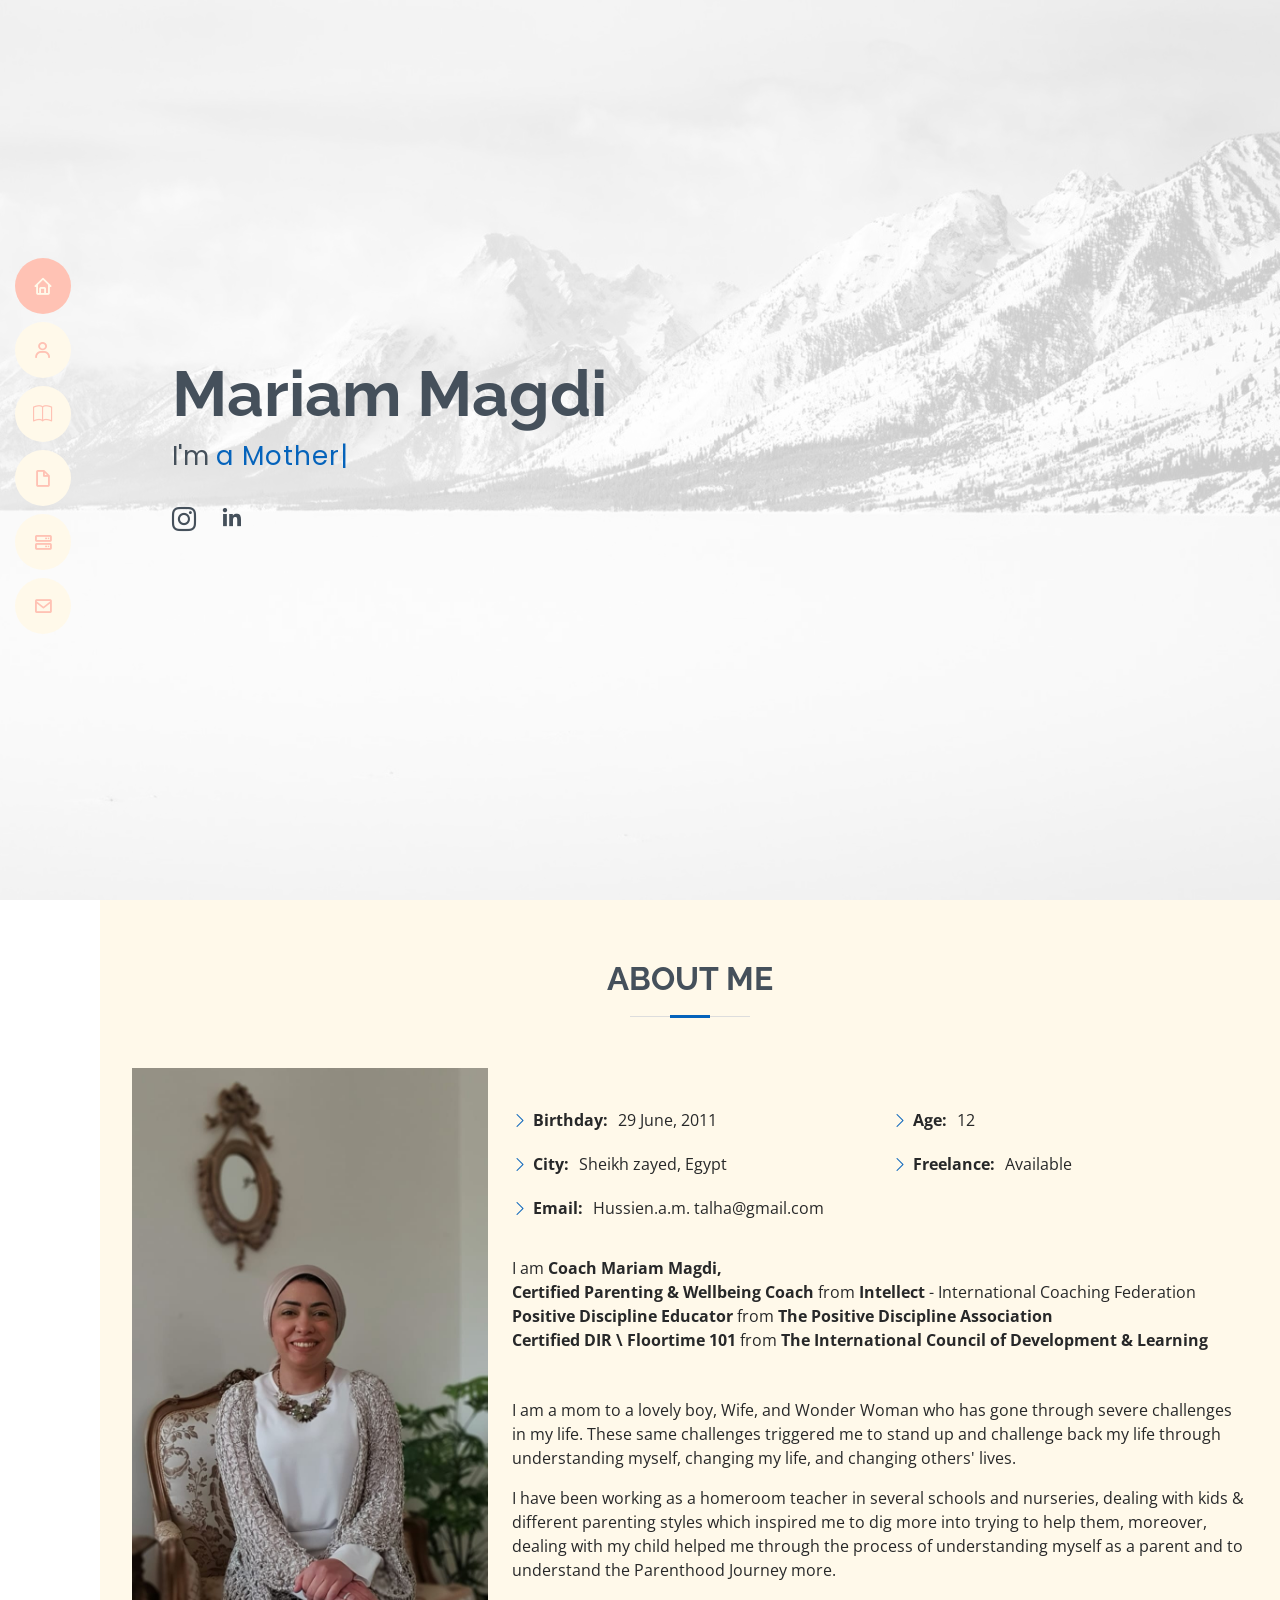
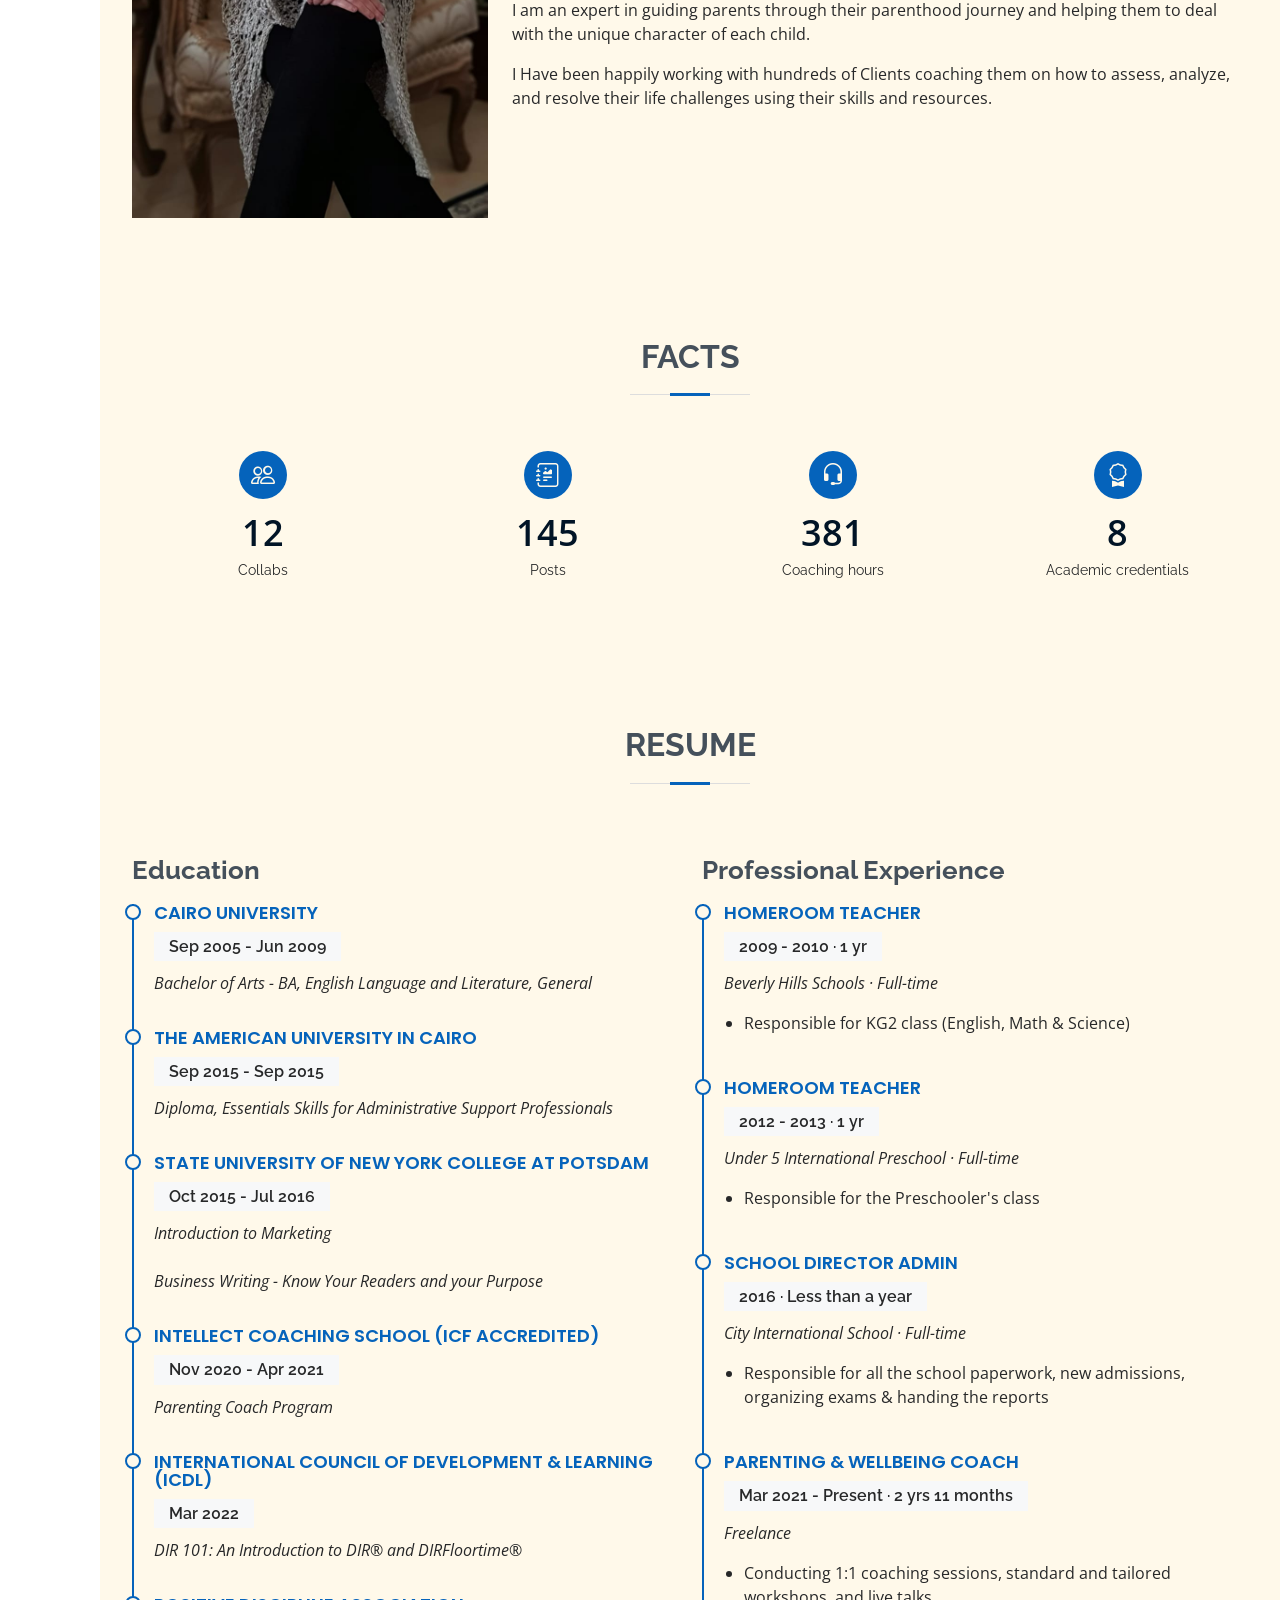
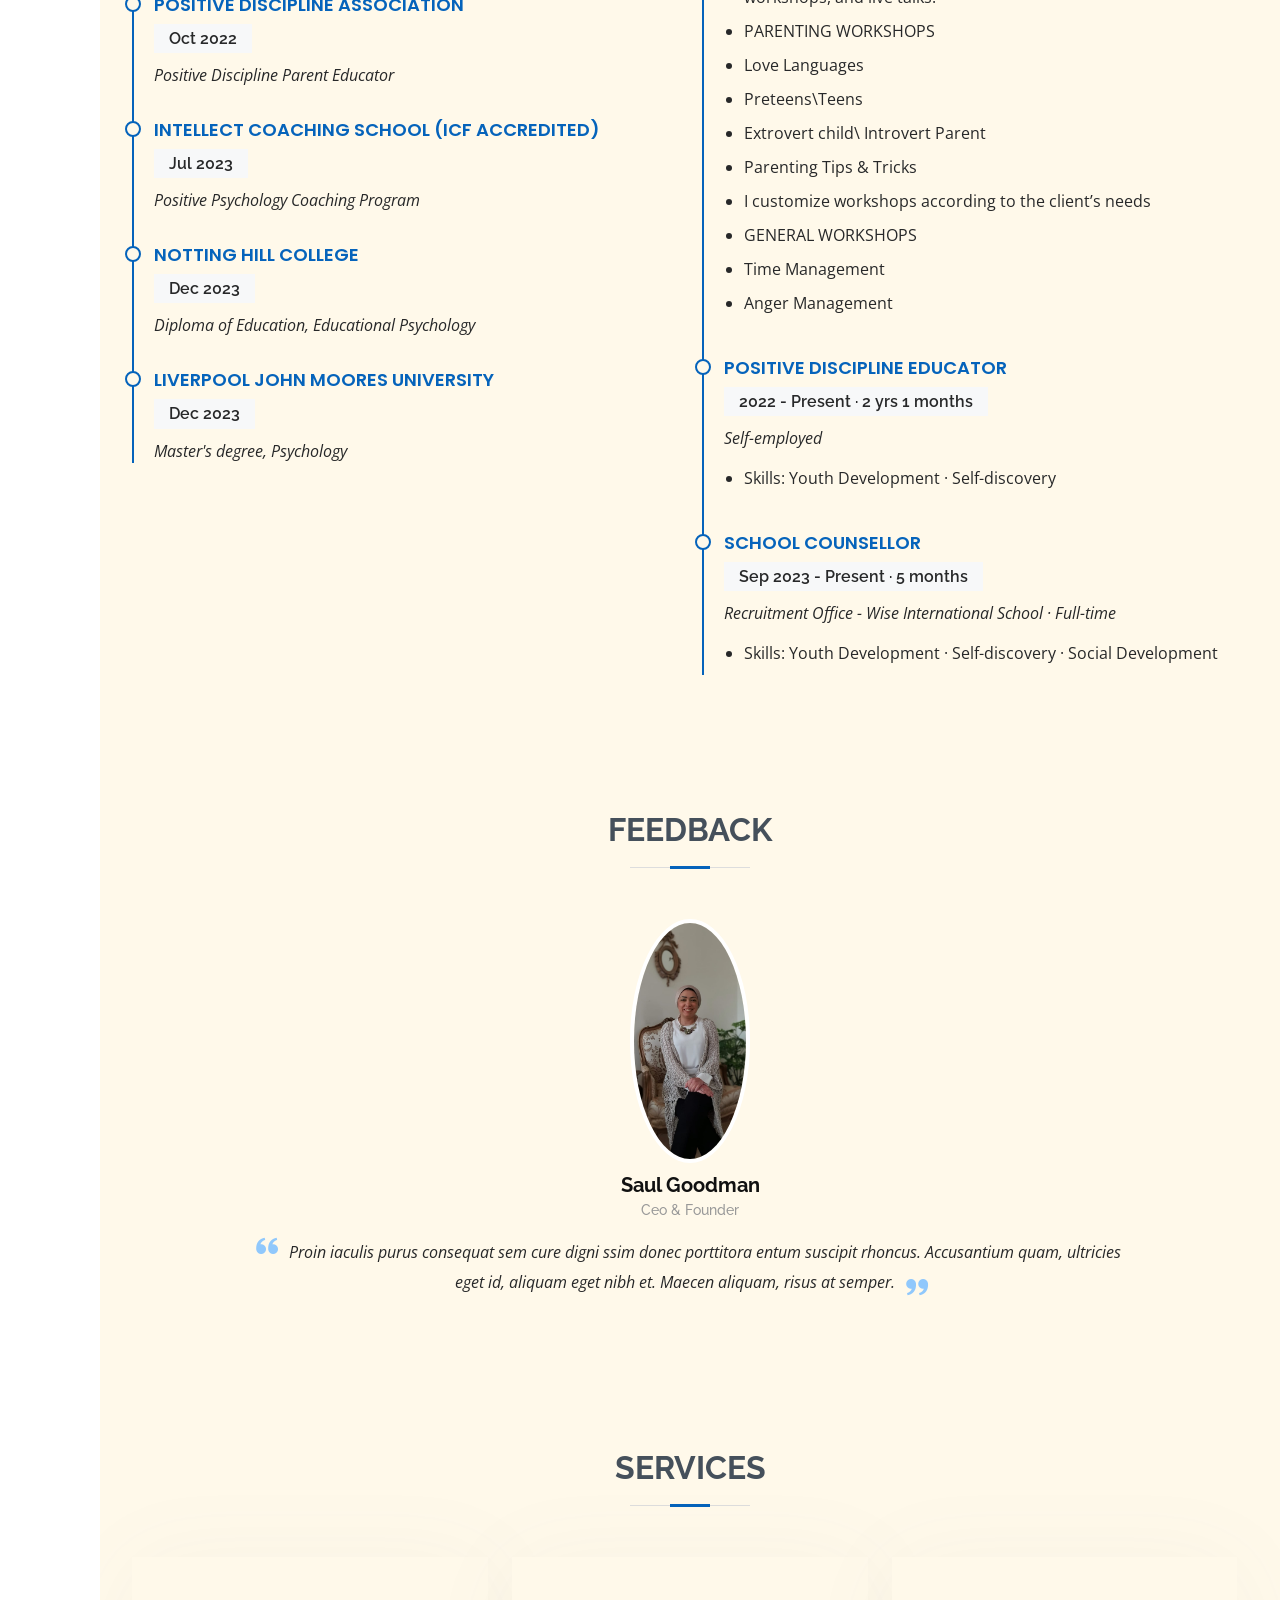
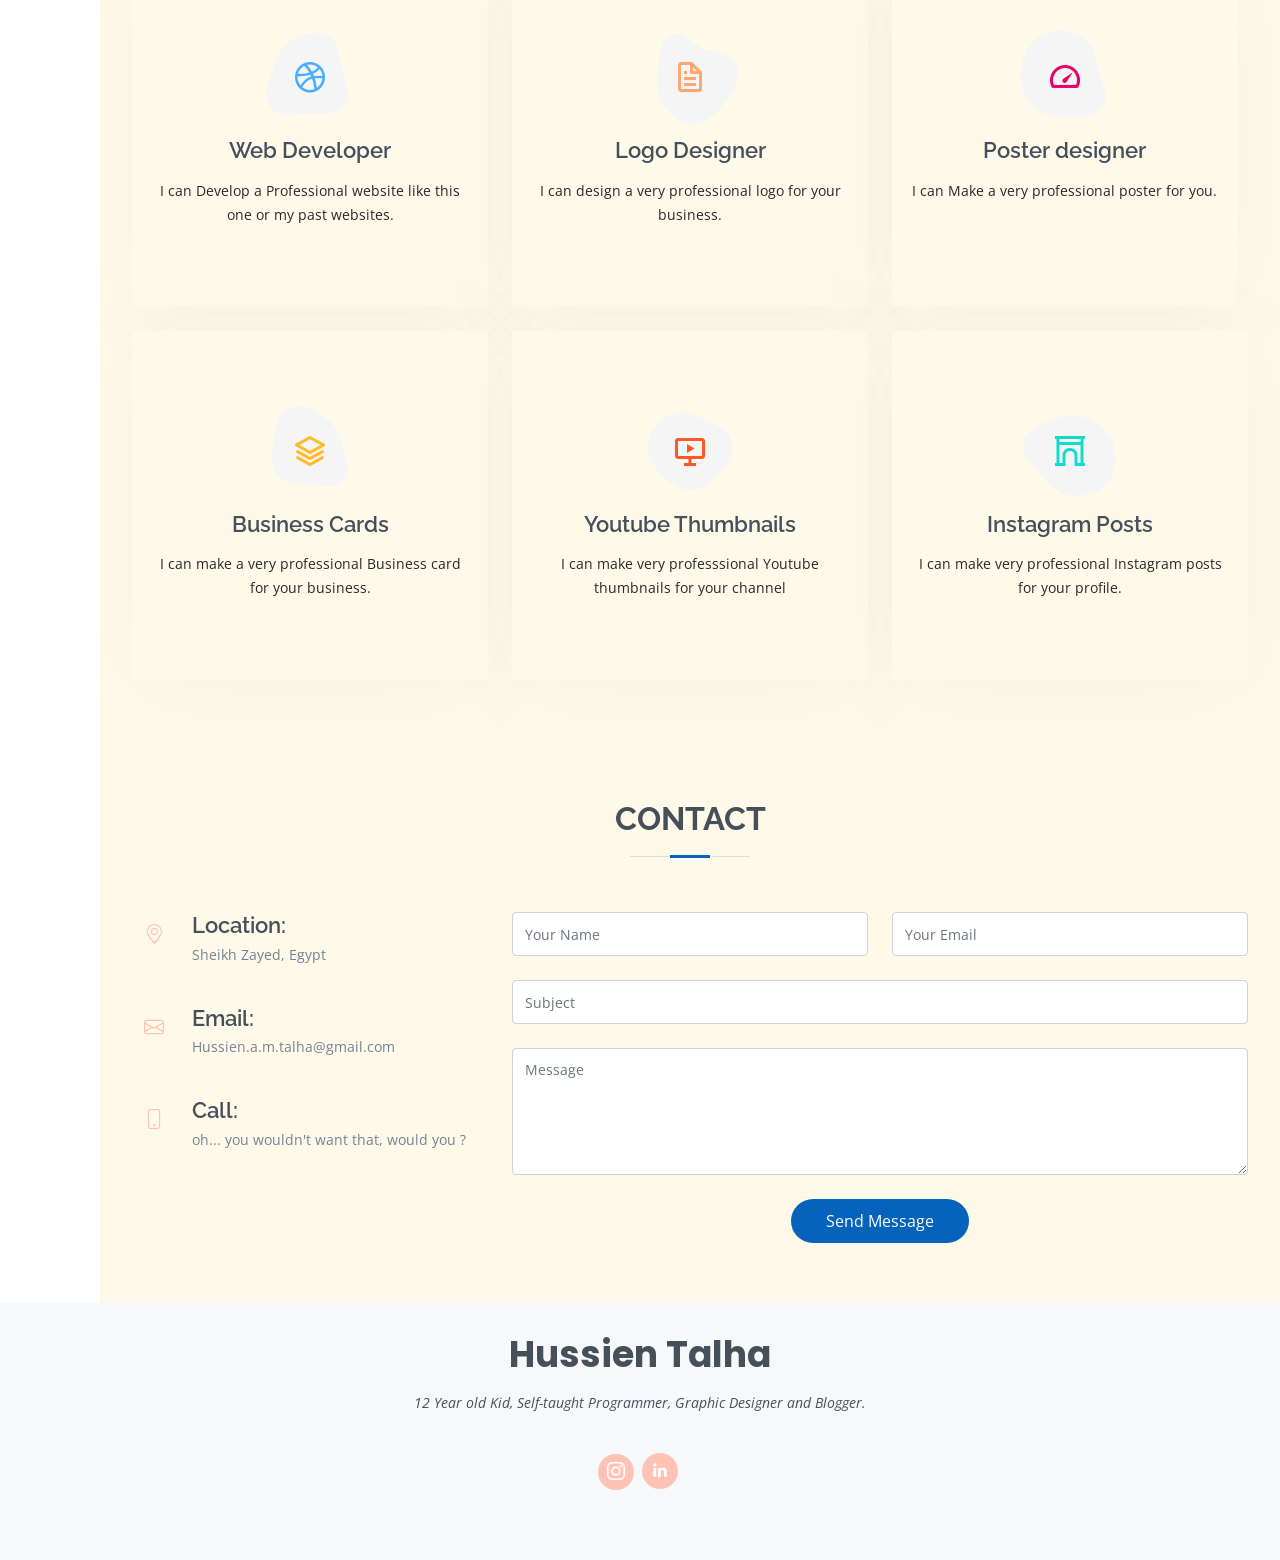
==== commit c571794c: "saving..." ====
--- a/index.html
+++ b/index.html
@@ -156,7 +156,7 @@
           <div class="col-lg-3 col-md-6 mt-5 mt-lg-0">
             <div class="count-box">
               <i class="bi bi-headset"></i>
-              <span data-purecounter-start="0" data-purecounter-end="1500" data-purecounter-duration="1" class="purecounter"></span>
+              <span data-purecounter-start="0" data-purecounter-end="1500" data-purecounter-duration="5" class="purecounter"></span>
               <p>Coaching hours</p>
             </div>
           </div>
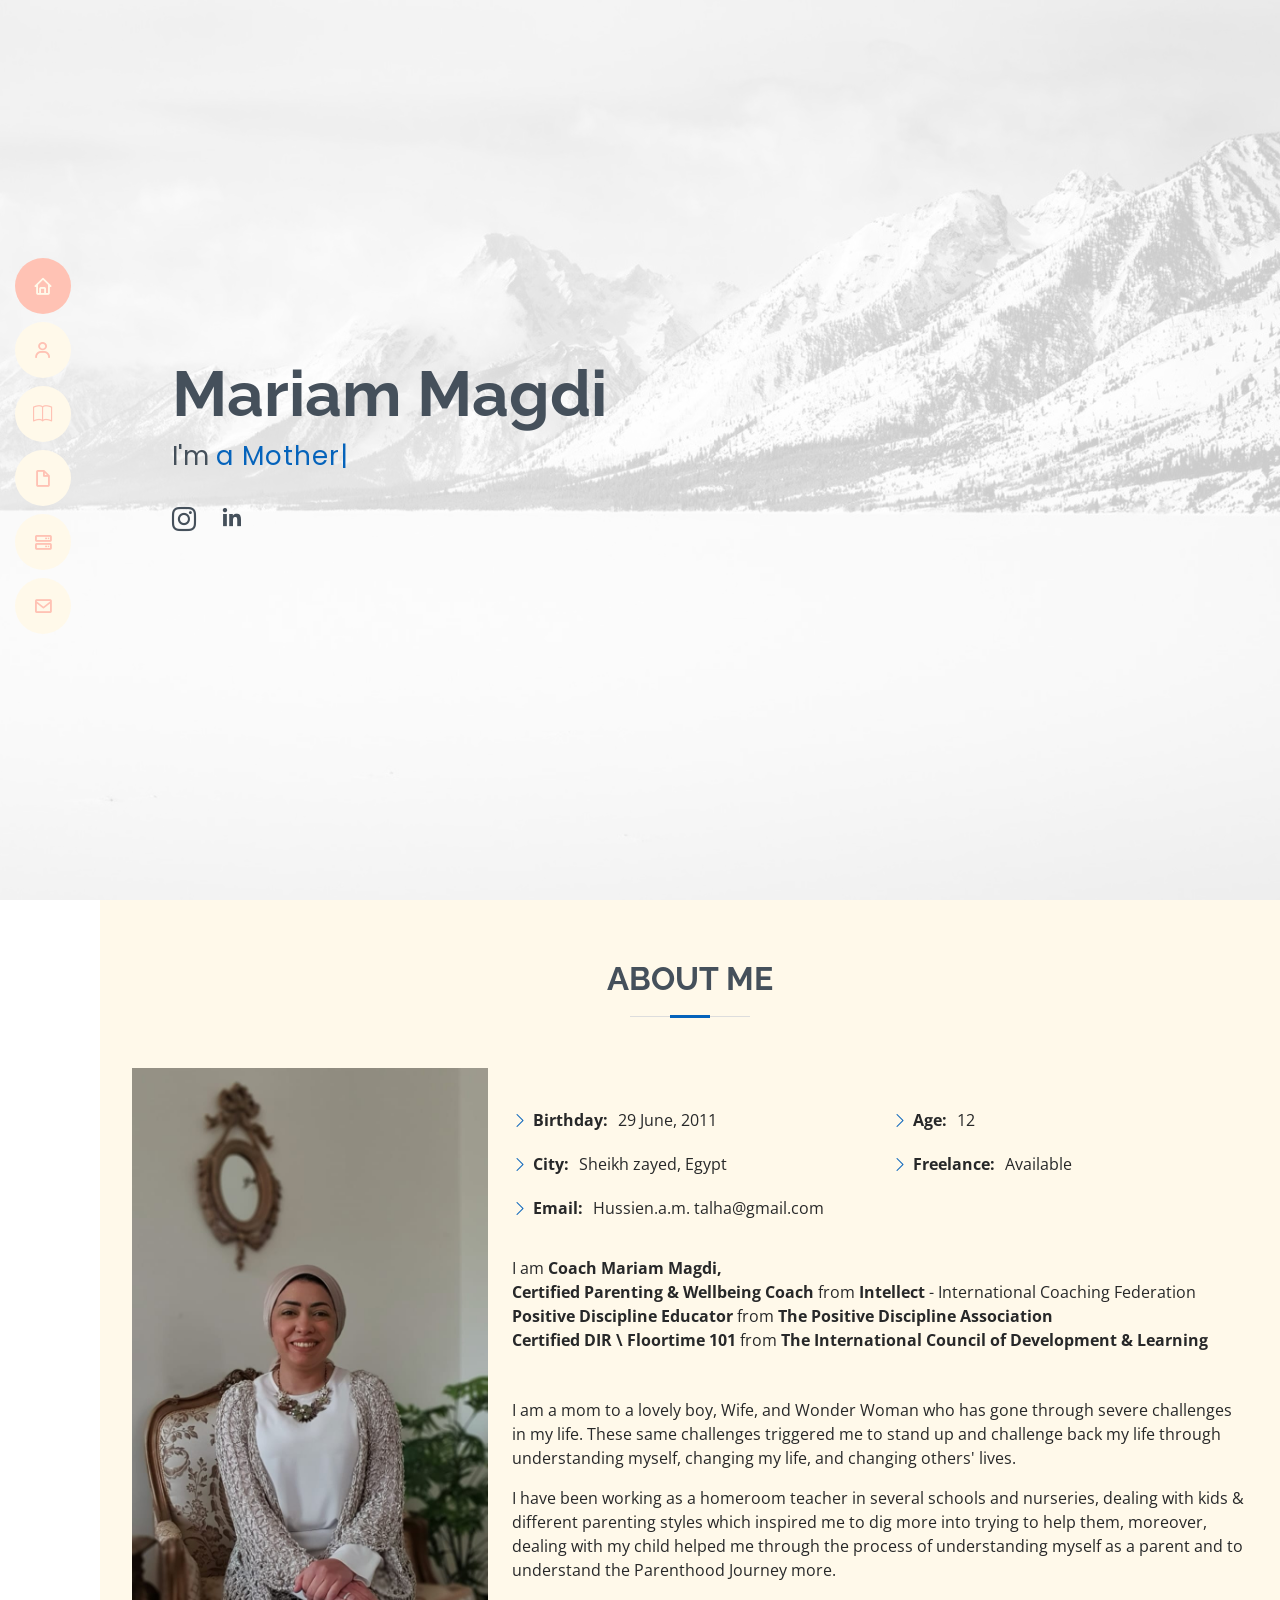
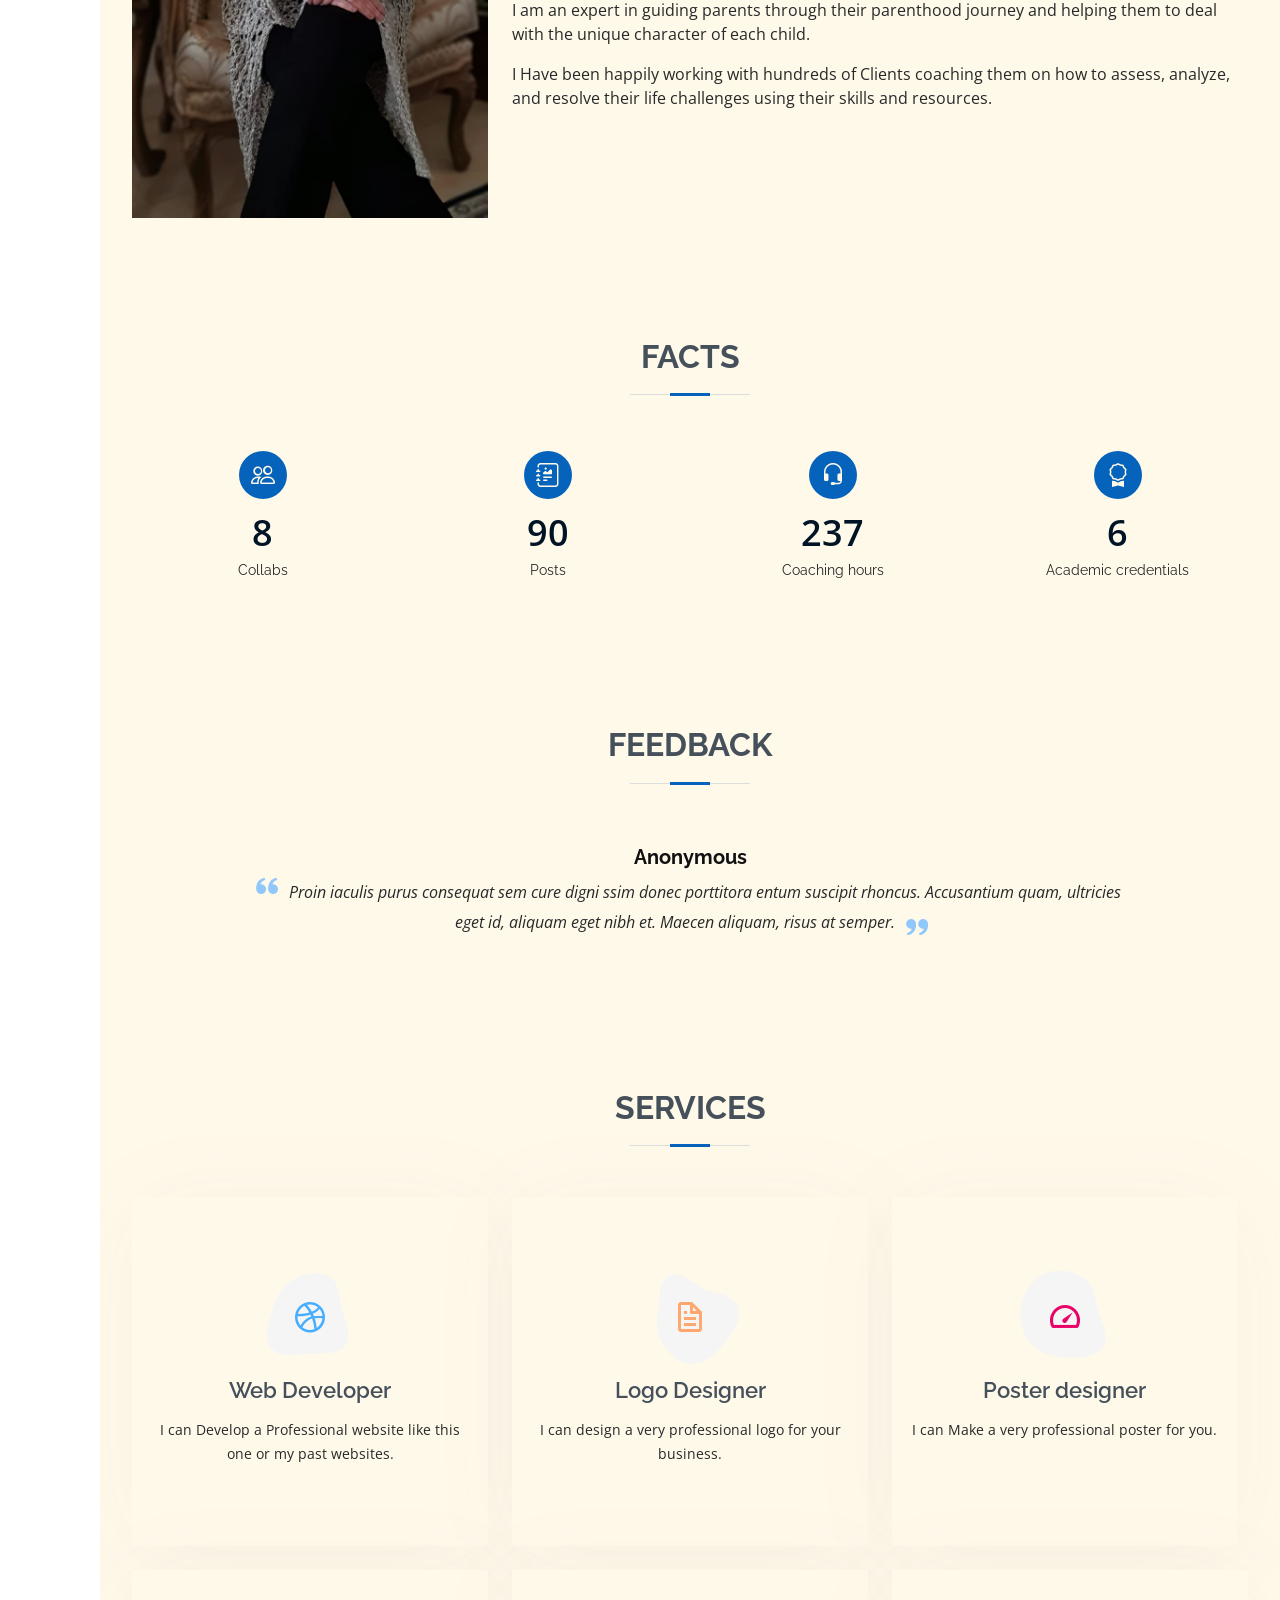
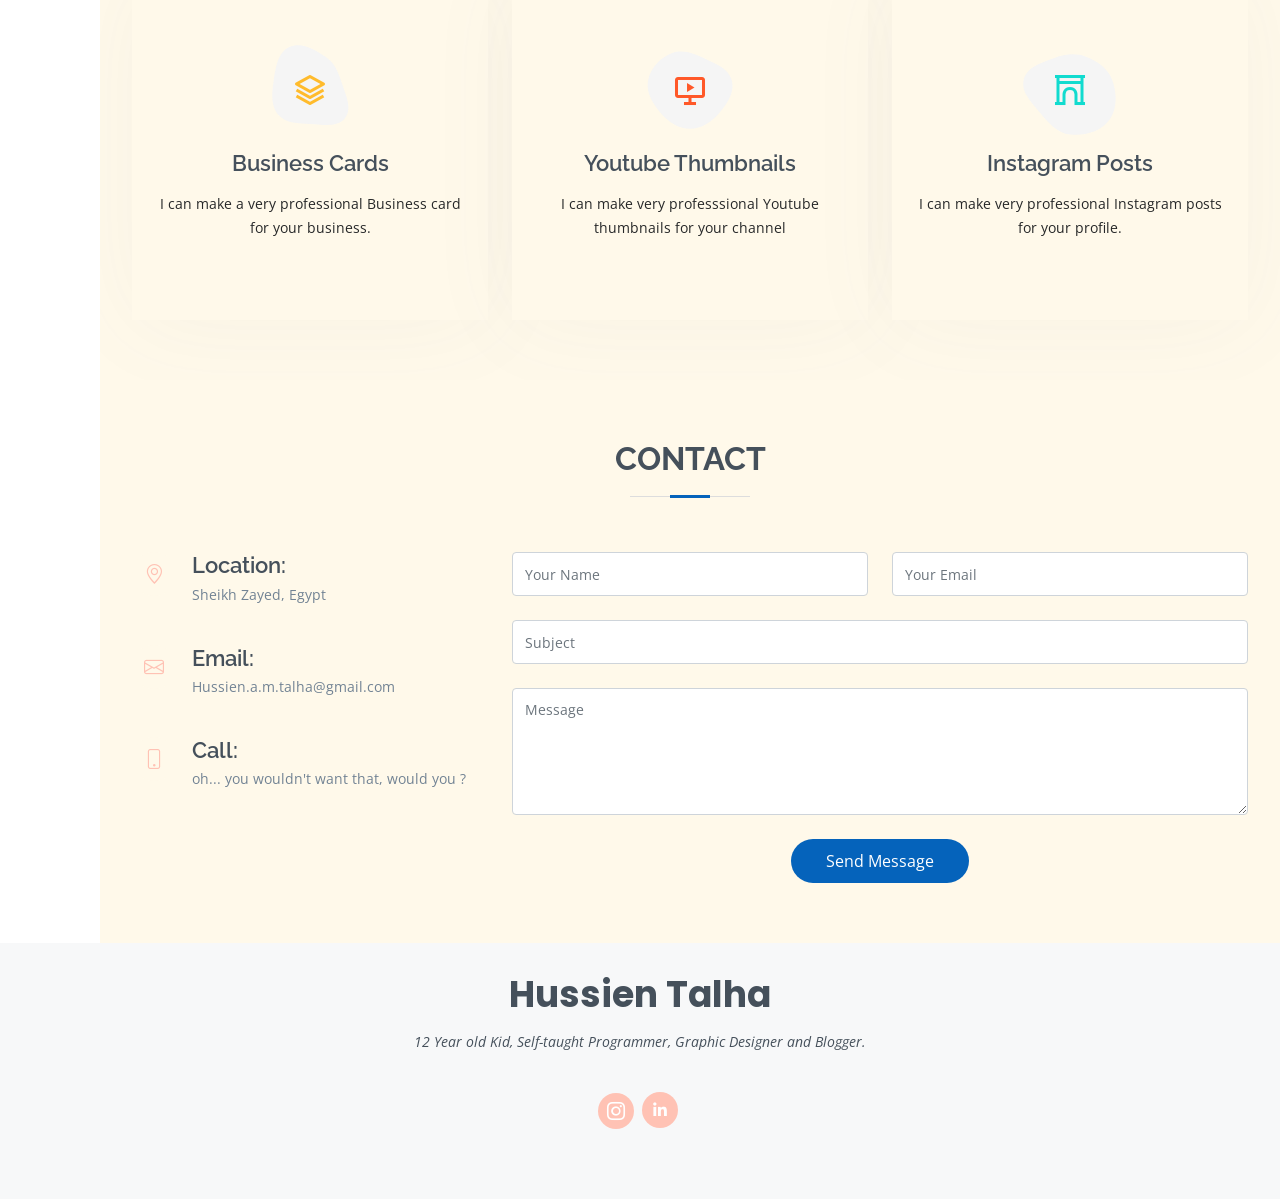
==== commit 9c90940a: "saving..." ====
--- a/index.html
+++ b/index.html
@@ -173,184 +173,6 @@
 
       </div>
     </section><!-- End Facts Section -->
-
-    <!-- ======= Resume Section ======= -->
-    <section id="resume" class="resume">
-      <div class="container" data-aos="fade-up">
-
-        <div class="section-title">
-          <h2>Resume</h2> 
-        </div>
-
-        <div class="row">
-          <div class="col-lg-6">
-            <h3 class="resume-title">Education</h3>
-
-              <!-- ==  First Steps section  == -->
-              <div class="resume-item">
-                <h4>Cairo University</h4>
-                <h5>Sep 2005 - Jun 2009</h5>
-                <p>
-                  <em>
-                    Bachelor of Arts - BA, English Language and Literature, General
-                  </em>
-                </p>
-              </div>
-
-                <!-- ==  Getting Connected section  == -->
-                <div class="resume-item">
-                    <h4>The American University in Cairo</h4>
-                    <h5>Sep 2015 - Sep 2015</h5>
-                    <p>
-                        <em>
-                          Diploma, Essentials Skills for Administrative Support Professionals
-                        </em>
-                    </p>
-                </div>
-
-                <!-- ==  Middle School section  == -->
-                <div class="resume-item">
-                    <h4>State University of New York College at Potsdam</h4>
-                    <h5>Oct 2015 - Jul 2016</h5>
-                    <p>
-                        <em>
-                          Introduction to Marketing<br>
-                          <br>
-                          Business Writing - Know Your Readers and your Purpose<br>
-
-                        </em>
-                    </p>
-                </div>
-
-                <div class="resume-item">
-                  <h4>Intellect Coaching School (ICF Accredited)</h4>
-                  <h5>Nov 2020 - Apr 2021</h5>
-                  <p>
-                    <em>
-                      Parenting Coach Program
-                    </em>
-                  </p>
-                </div>
-
-              <div class="resume-item">
-                <h4>International Council of Development & Learning (ICDL)</h4>
-                <h5>Mar 2022</h5>
-                <p>
-                  <em>
-                    DIR 101: An Introduction to DIR® and DIRFloortime®
-                  </em>
-                </p>
-              </div>
-
-              <div class="resume-item">
-                <h4>Positive Discipline Association</h4>
-                <h5>Oct 2022</h5>
-                <p>
-                  <em>
-                    Positive Discipline Parent Educator
-                  </em>
-                </p>
-              </div>
-
-              <div class="resume-item">
-                <h4>Intellect Coaching School (ICF Accredited)</h4>
-                <h5>Jul 2023</h5>
-                <p>
-                  <em>
-                    Positive Psychology Coaching Program
-                  </em>
-                </p>
-              </div>
-
-              <div class="resume-item">
-                <h4>Notting Hill College</h4>
-                <h5>Dec 2023</h5>
-                <p>
-                  <em>
-                    Diploma of Education, Educational Psychology
-                  </em>
-                </p>
-              </div>
-
-              <div class="resume-item">
-                <h4>Liverpool John Moores University</h4>
-                <h5>Dec 2023</h5>
-                <p>
-                  <em>
-                    Master's degree, Psychology
-                  </em>
-                </p>
-              </div>
-
-            </div>
-
-          <div class="col-lg-6">
-
-            <!-- ==   Professional Experience section  == -->
-            <h3 class="resume-title">Professional Experience</h3>
-
-            <div class="resume-item">
-              <h4>Homeroom Teacher</h4>
-              <h5>2009 - 2010 · 1 yr</h5>
-              <p><em>Beverly Hills Schools · Full-time</em></p>
-              <ul>
-                <li>Responsible for KG2 class (English, Math & Science)</li>
-              </ul>
-            </div>
-            <div class="resume-item">
-              <h4>Homeroom Teacher</h4>
-              <h5>2012 - 2013 · 1 yr</h5>
-              <p><em>Under 5 International Preschool · Full-time</em></p>
-              <ul>
-                <li>Responsible for the Preschooler's class</li>
-              </ul> 
-          </div>
-          <div class="resume-item">
-            <h4>School Director Admin</h4>
-            <h5>2016 · Less than a year</h5>
-            <p><em>City International School · Full-time</em></p>
-            <ul>
-              <li>Responsible for all the school paperwork, new admissions, organizing exams & handing the reports</li>
-            </ul>
-          </div>
-          <div class="resume-item">
-            <h4>Parenting & Wellbeing Coach</h4>
-            <h5>Mar 2021 - Present · 2 yrs 11 months</h5>
-            <p><em>Freelance</em></p>
-            <ul>
-              <li>Conducting 1:1 coaching sessions, standard and tailored workshops, and live talks.</li>
-              <li>PARENTING WORKSHOPS</li>
-              <li>Love Languages</li>
-              <li>Preteens\Teens</li>
-              <li>Extrovert child\ Introvert Parent</li>
-              <li>Parenting Tips & Tricks</li>
-              <li>I customize workshops according to the client’s needs</li>
-              <li>GENERAL WORKSHOPS</li>
-              <li>Time Management</li>
-              <li>Anger Management</li>
-            </ul>
-          </div>
-          <div class="resume-item">
-            <h4>Positive Discipline Educator</h4>
-            <h5>2022 - Present · 2 yrs 1 months</h5>
-            <p><em>Self-employed</em></p>
-            <ul>
-              <li>Skills: Youth Development · Self-discovery</li>
-            </ul>
-          </div>
-          <div class="resume-item">
-            <h4>School counsellor</h4>
-            <h5>Sep 2023 - Present · 5 months</h5>
-            <p><em>Recruitment Office - Wise International School · Full-time</em></p>
-            <ul>
-              <li>Skills: Youth Development · Self-discovery · Social Development</li>
-            </ul>
-          </div>
-        </div>
-
-      </div>
-    </section>
-    <!-- End Resume Section -->
 
     <!--======= Testimonials Section =======-->
     <section id="testimonials" class="testimonials section-bg">
@@ -365,9 +187,7 @@
  
             <div class="swiper-slide">
               <div class="testimonial-item">
-                 <img src="assets/img/WhatsApp Image 2022-12-22 at 12.37.51 PM-2.jpg" class="testimonial-img" alt="">
-                 <h3>Saul Goodman</h3>
-                 <h4>Ceo &amp; Founder</h4>
+                 <h3>Anonymous</h3>
                 <p>
                   <i class="bx bxs-quote-alt-left quote-icon-left"></i>
                   Proin iaculis purus consequat sem cure digni ssim donec porttitora entum suscipit rhoncus. Accusantium quam, ultricies eget id, aliquam eget nibh et. Maecen aliquam, risus at semper.
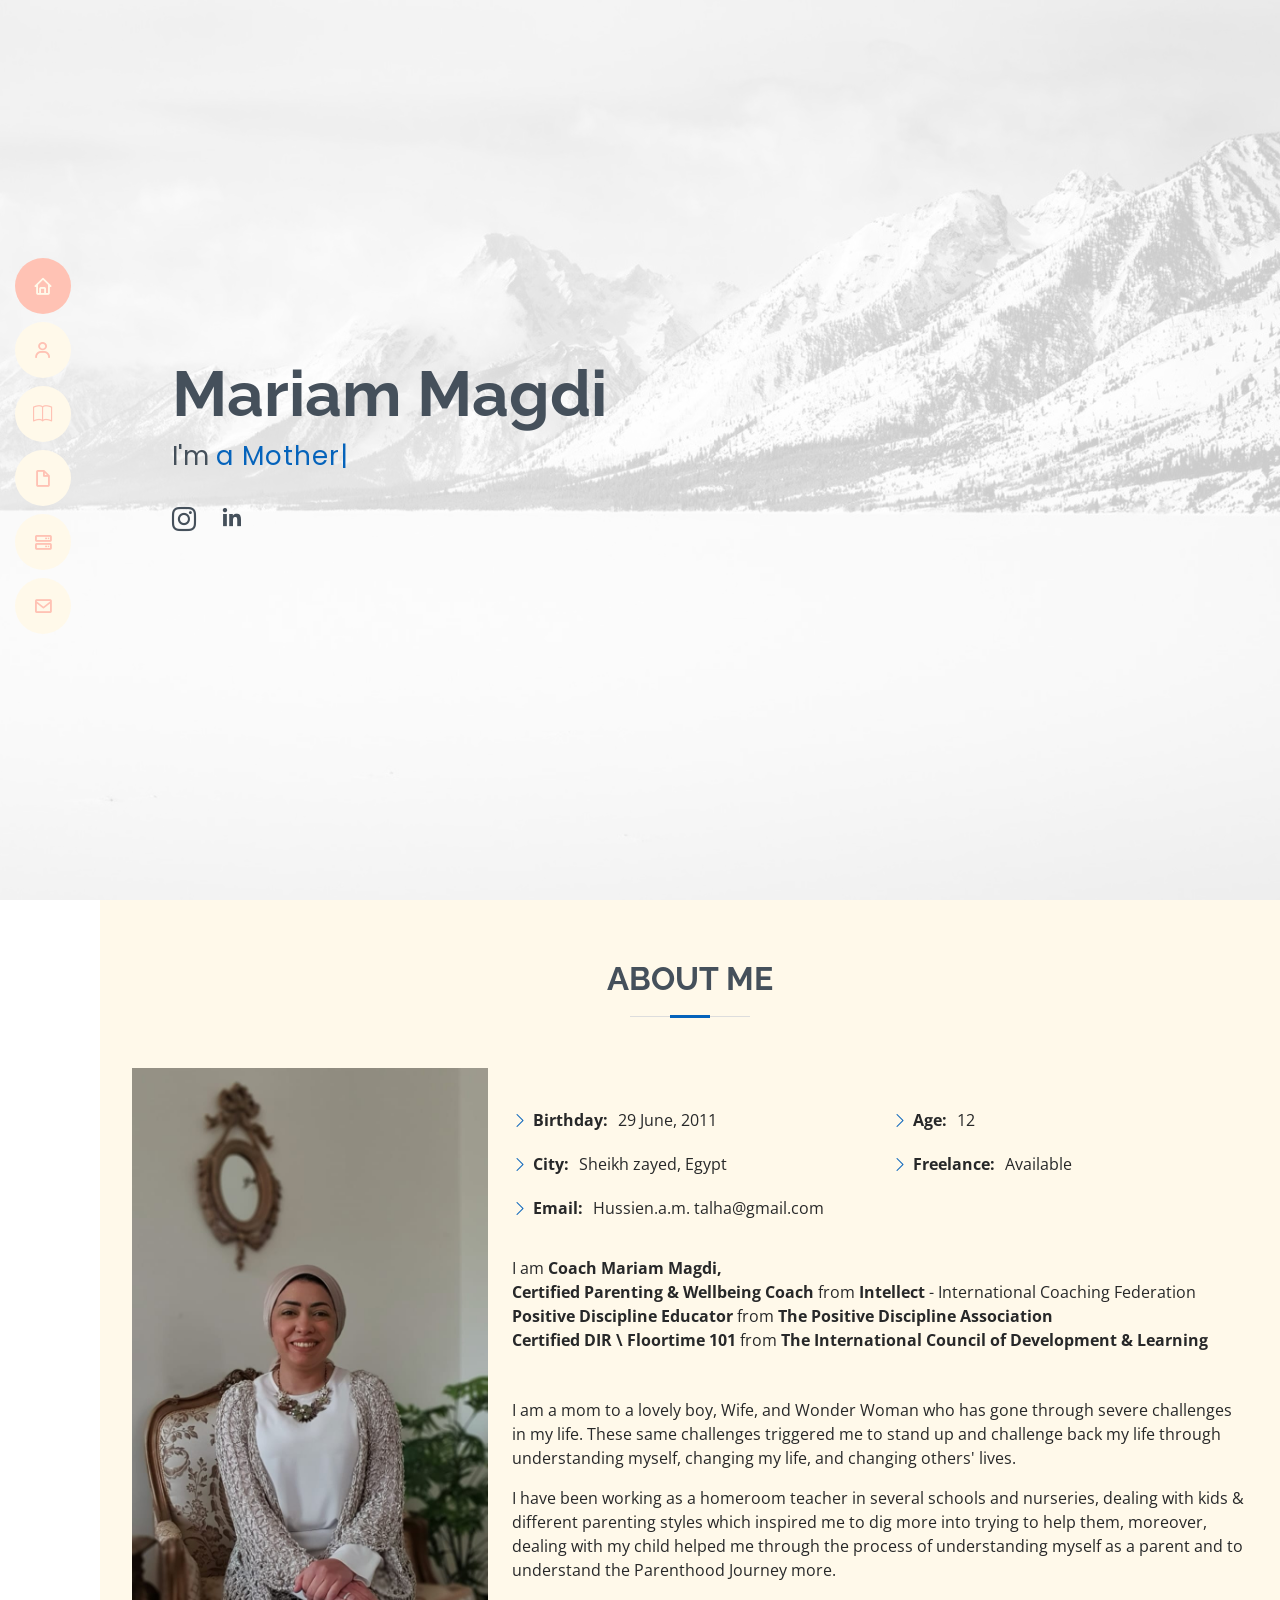
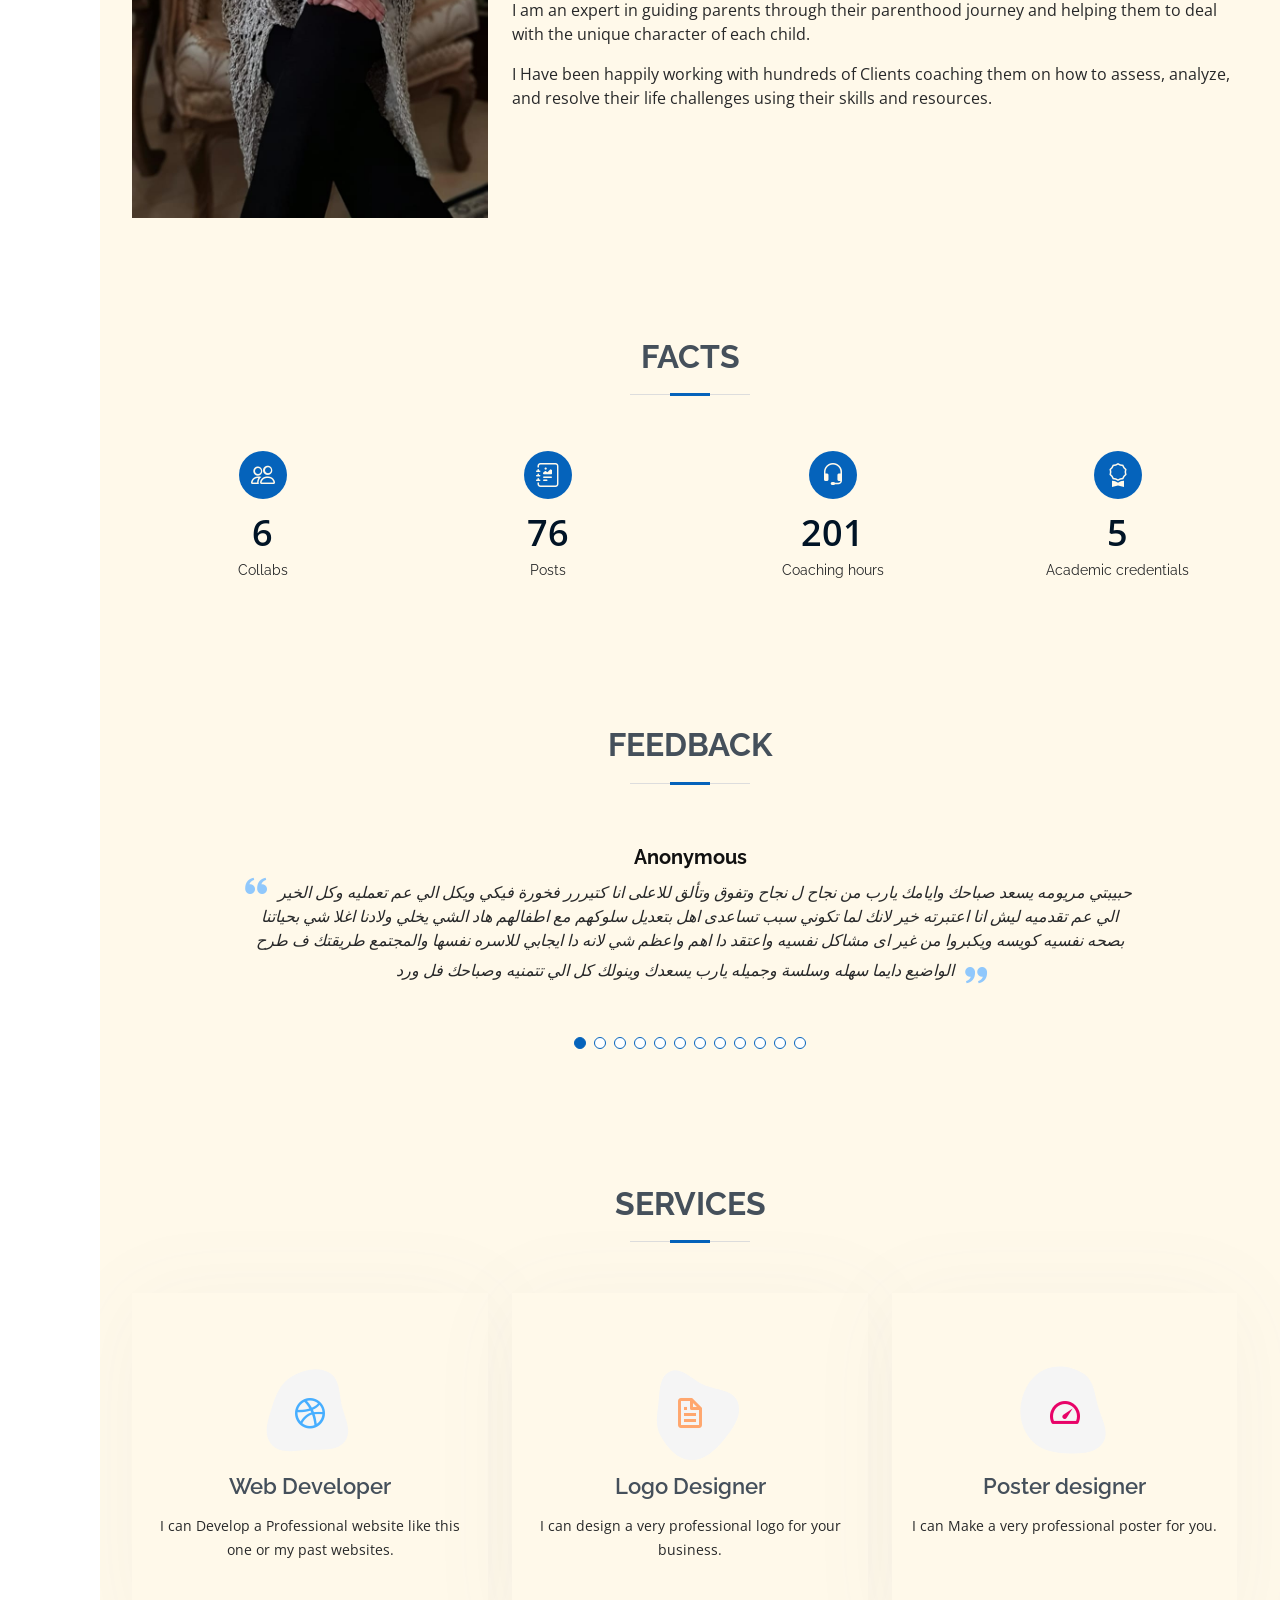
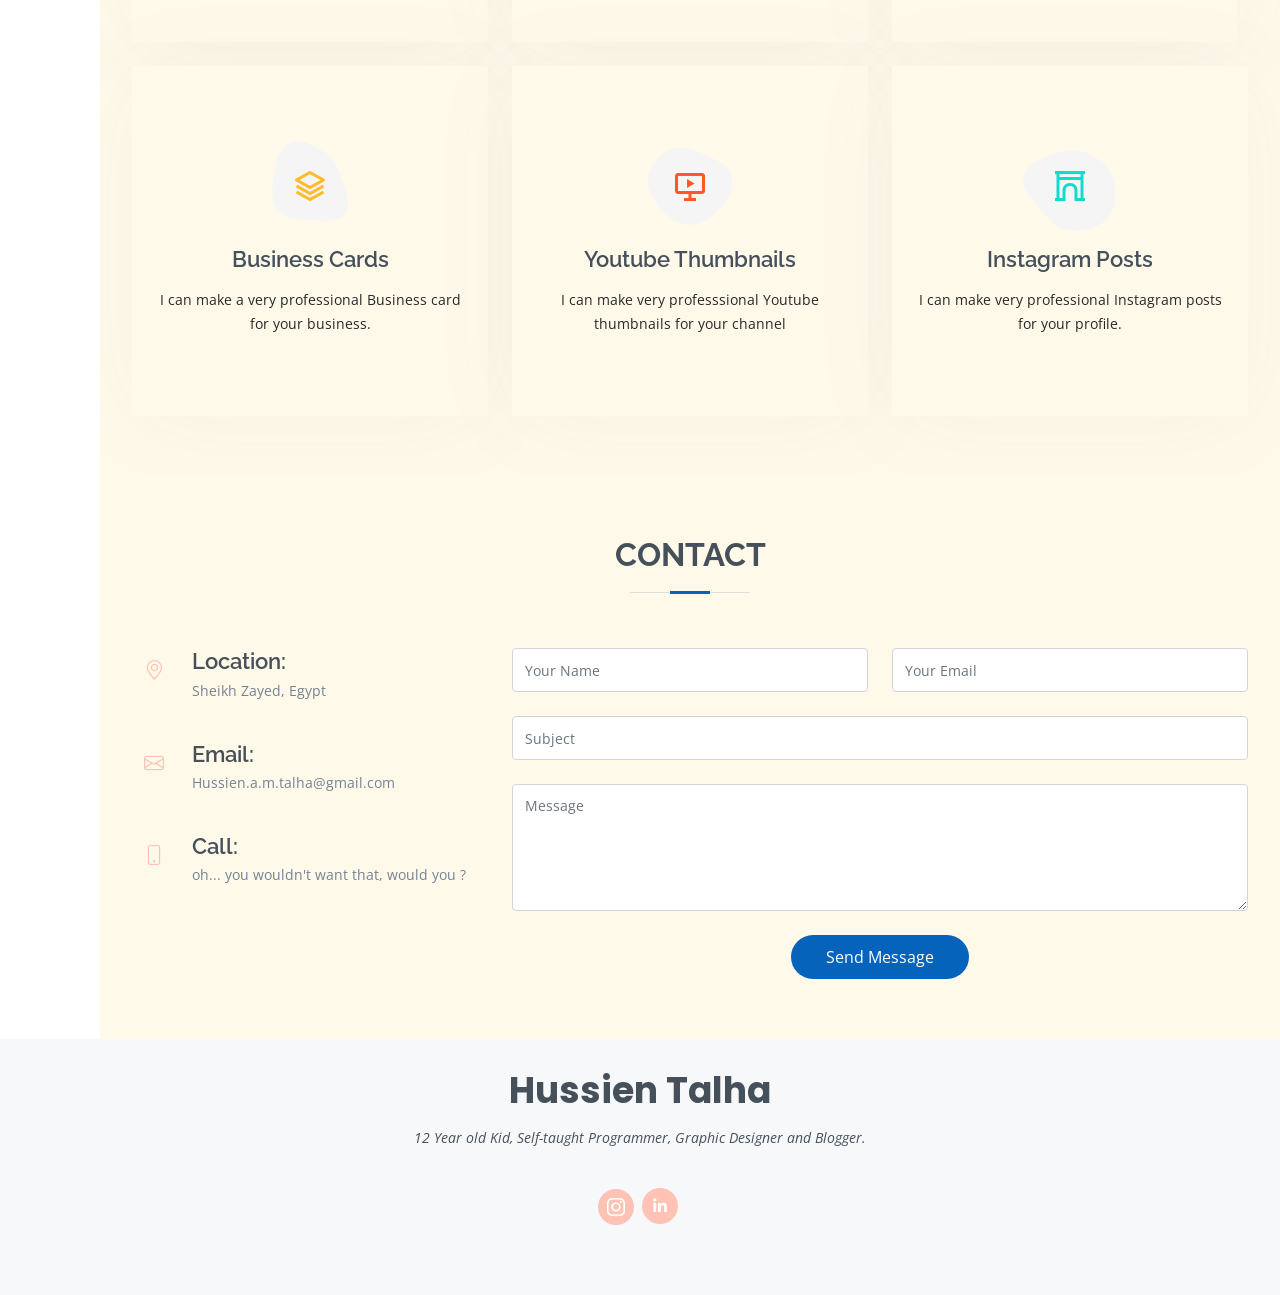
==== commit a8bbb762: "done feedbacks" ====
--- a/index.html
+++ b/index.html
@@ -190,7 +190,219 @@
                  <h3>Anonymous</h3>
                 <p>
                   <i class="bx bxs-quote-alt-left quote-icon-left"></i>
-                  Proin iaculis purus consequat sem cure digni ssim donec porttitora entum suscipit rhoncus. Accusantium quam, ultricies eget id, aliquam eget nibh et. Maecen aliquam, risus at semper.
+                  حبيبتي مريومه يسعد صباحك وايامك
+                  يارب من نجاح ل نجاح وتفوق وتألق
+                  للاعلى انا كتيررر فخورة فيكي ويكل
+                  الي عم تعمليه وكل الخير الي عم تقدميه
+                  ليش انا اعتبرته خير لانك لما تكوني
+                  سبب تساعدى اهل بتعديل سلوكهم مع
+                  اطفالهم هاد الشي يخلي ولادنا اغلا شي
+                  بحياتنا بصحه نفسيه كويسه ويكبروا
+                  من غير اى مشاكل نفسيه واعتقد دا اهم
+                  واعظم شي لانه دا ايجابي للاسره نفسها 
+                  والمجتمع طريقتك ف طرح الواضيع
+                  دايما سهله وسلسة وجميله يارب يسعدك
+                  وينولك كل الي تتمنيه وصباحك فل ورد
+                  <i class="bx bxs-quote-alt-right quote-icon-right"></i>
+                 </p>
+              </div>
+            </div>
+
+            <div class="swiper-slide">
+              <div class="testimonial-item">
+                 <h3>Anonymous</h3>
+                <p>
+                  <i class="bx bxs-quote-alt-left quote-icon-left"></i>
+                  I really appercaite your
+existance in my life, would
+never achieve any thing without
+your support, patience, and
+organization.
+Since day one, i felt safe to talk
+in all my private things without
+judement. You proved that really
+coaching is a free judgement
+service.
+Also, the idea of session recap
+is beyond amazing. It really
+helps me in being focus on
+what are the things we talked
+about.
+Thank you Miriam for
+everything, the journey would
+not be the same without
+Lots of love and hugs
+                  <i class="bx bxs-quote-alt-right quote-icon-right"></i>
+                 </p>
+              </div>
+            </div>
+
+            <div class="swiper-slide">
+              <div class="testimonial-item">
+                 <h3>Anonymous</h3>
+                <p>
+                  <i class="bx bxs-quote-alt-left quote-icon-left"></i>
+                  Thank you so much Mariam for
+your time
+It was amazing really
+I enjoyed the session so much
+and you gave me a lot of ideas
+that I can do it to manage my
+time in a better way
+Will follow your advise and tips
+& absolutely I will share with
+you the results
+                  <i class="bx bxs-quote-alt-right quote-icon-right"></i>
+                 </p>
+              </div>
+            </div>
+
+            <div class="swiper-slide">
+              <div class="testimonial-item">
+                 <h3>Anonymous</h3>
+                <p>
+                  <i class="bx bxs-quote-alt-left quote-icon-left"></i>
+                  Bgd thank you so much for
+yesterday's session it was so
+helpful w bgd i can relate in
+so many situations that you
+mentioned
+Thank you marioooma bgd
+Keep up your lovely spirit
+                  <i class="bx bxs-quote-alt-right quote-icon-right"></i>
+                 </p>
+              </div>
+            </div>
+
+            <div class="swiper-slide">
+              <div class="testimonial-item">
+                 <h3>Anonymous</h3>
+                <p>
+                  <i class="bx bxs-quote-alt-left quote-icon-left"></i>
+                  Thank you Mariam very much I really
+enjoyed the Workshop and I can't
+believe that there is something like
+this in Egypt with great value
+thank you one more time
+                  <i class="bx bxs-quote-alt-right quote-icon-right"></i>
+                 </p>
+              </div>
+            </div>
+
+            <div class="swiper-slide">
+              <div class="testimonial-item">
+                 <h3>Anonymous</h3>
+                <p>
+                  <i class="bx bxs-quote-alt-left quote-icon-left"></i>
+                  Thank you dear for this workshop i
+really enjoyed
+                  <i class="bx bxs-quote-alt-right quote-icon-right"></i>
+                 </p>
+              </div>
+            </div>
+
+            <div class="swiper-slide">
+              <div class="testimonial-item">
+                 <h3>Anonymous</h3>
+                <p>
+                  <i class="bx bxs-quote-alt-left quote-icon-left"></i>
+                  hi mariam. thank you so much for the
+amazing workshop. ive learned a lot
+and it means a lot to me.
+have a
+good night
+                  <i class="bx bxs-quote-alt-right quote-icon-right"></i>
+                 </p>
+              </div>
+            </div>
+
+            <div class="swiper-slide">
+              <div class="testimonial-item">
+                 <h3>Anonymous</h3>
+                <p>
+                  <i class="bx bxs-quote-alt-left quote-icon-left"></i>
+                  Amazing session wz Mariam really
+enjoyed & learned new habits
+It was very simple, very nice with alot
+of help
+I got to understand more about
+myself and how to control my anger,
+it was really helpful & useful..thank
+you Mariam
+                  <i class="bx bxs-quote-alt-right quote-icon-right"></i>
+                 </p>
+              </div>
+            </div>
+
+            <div class="swiper-slide">
+              <div class="testimonial-item">
+                 <h3>Anonymous</h3>
+                <p>
+                  <i class="bx bxs-quote-alt-left quote-icon-left"></i>
+                  انا انبسطت اكتر والله و السيشن كانت حلوة
+اوى كنت مبسوطة ومرتاحة جدا وانا بتكلم
+وشكرا علي مساحة الكلام و اني باخد فرصة
+اخرج كل حاجة جوايا و فعلا الكلام و الأفكار
+فرقت في نفسيتي جداي، ومش هتبقي
+اخر مرة نتكلم شكرا علي وقتك و أفكارك
+كل سنة وانتي طيبة ورمضان
+كريم عليكي
+                  <i class="bx bxs-quote-alt-right quote-icon-right"></i>
+                 </p>
+              </div>
+            </div>
+
+            <div class="swiper-slide">
+              <div class="testimonial-item">
+                 <h3>Anonymous</h3>
+                <p>
+                  <i class="bx bxs-quote-alt-left quote-icon-left"></i>
+                  كوتش مريم
+عايزه أقولك أنا بجد إنبسطت أوي.
+حضرتك إسلوبك هادى وجميل وسهل و منظمه
+في النقاط اللي بنتكلم فيها و بتكوني the to
+point.
+ده غير إن حضرتك شخصيه مريحه جدا جدا و
+بتدى مساحه للحاضرين انهم يتكلموا.
+فارق جدا معايا إن يكون معايا material و
+recordings أقدر أرجع ليها أي وقت.
+وفرق معايا أوي إن حضرتك متعاونه و مرحبه
+بأي وقت إننا نلجأ ليكي لو واجهتنا أى مشكله أو
+مش عارفين نتعامل.
+وده بيقول ان حضرتك مش واخده الموضوع
+business بس لأ حضرتك بجد عايزه تساعد
+ب
+الناس و ده كان واضح جدا بالنسبالي.
+ده غير ال fiexibility فى التعامل.
+شكرا جدا ليكي بجد
+مبسوطه أوى إني إتعرفت عليكي و إن شاء الله
+دايما معا
+                  <i class="bx bxs-quote-alt-right quote-icon-right"></i>
+                 </p>
+              </div>
+            </div>
+
+            <div class="swiper-slide">
+              <div class="testimonial-item">
+                 <h3>Anonymous</h3>
+                <p>
+                  <i class="bx bxs-quote-alt-left quote-icon-left"></i>
+                  حلو اوى بجد انا بحاول و الله اعمل
+كل حاجه انتي بتقوليها في اى فيديو او كورس
+شكرا ليكي اوي
+                  <i class="bx bxs-quote-alt-right quote-icon-right"></i>
+                 </p>
+              </div>
+            </div>
+
+            <div class="swiper-slide">
+              <div class="testimonial-item">
+                 <h3>Anonymous</h3>
+                <p>
+                  <i class="bx bxs-quote-alt-left quote-icon-left"></i>
+                  جميل اوى ماشاء الله هبدا اتعامل معاها بنفس
+الطريقة وامشي علي التعليمات وان شاء الله
+العناد هيقل شكرا لحضرتك جدااين 
                   <i class="bx bxs-quote-alt-right quote-icon-right"></i>
                  </p>
               </div>
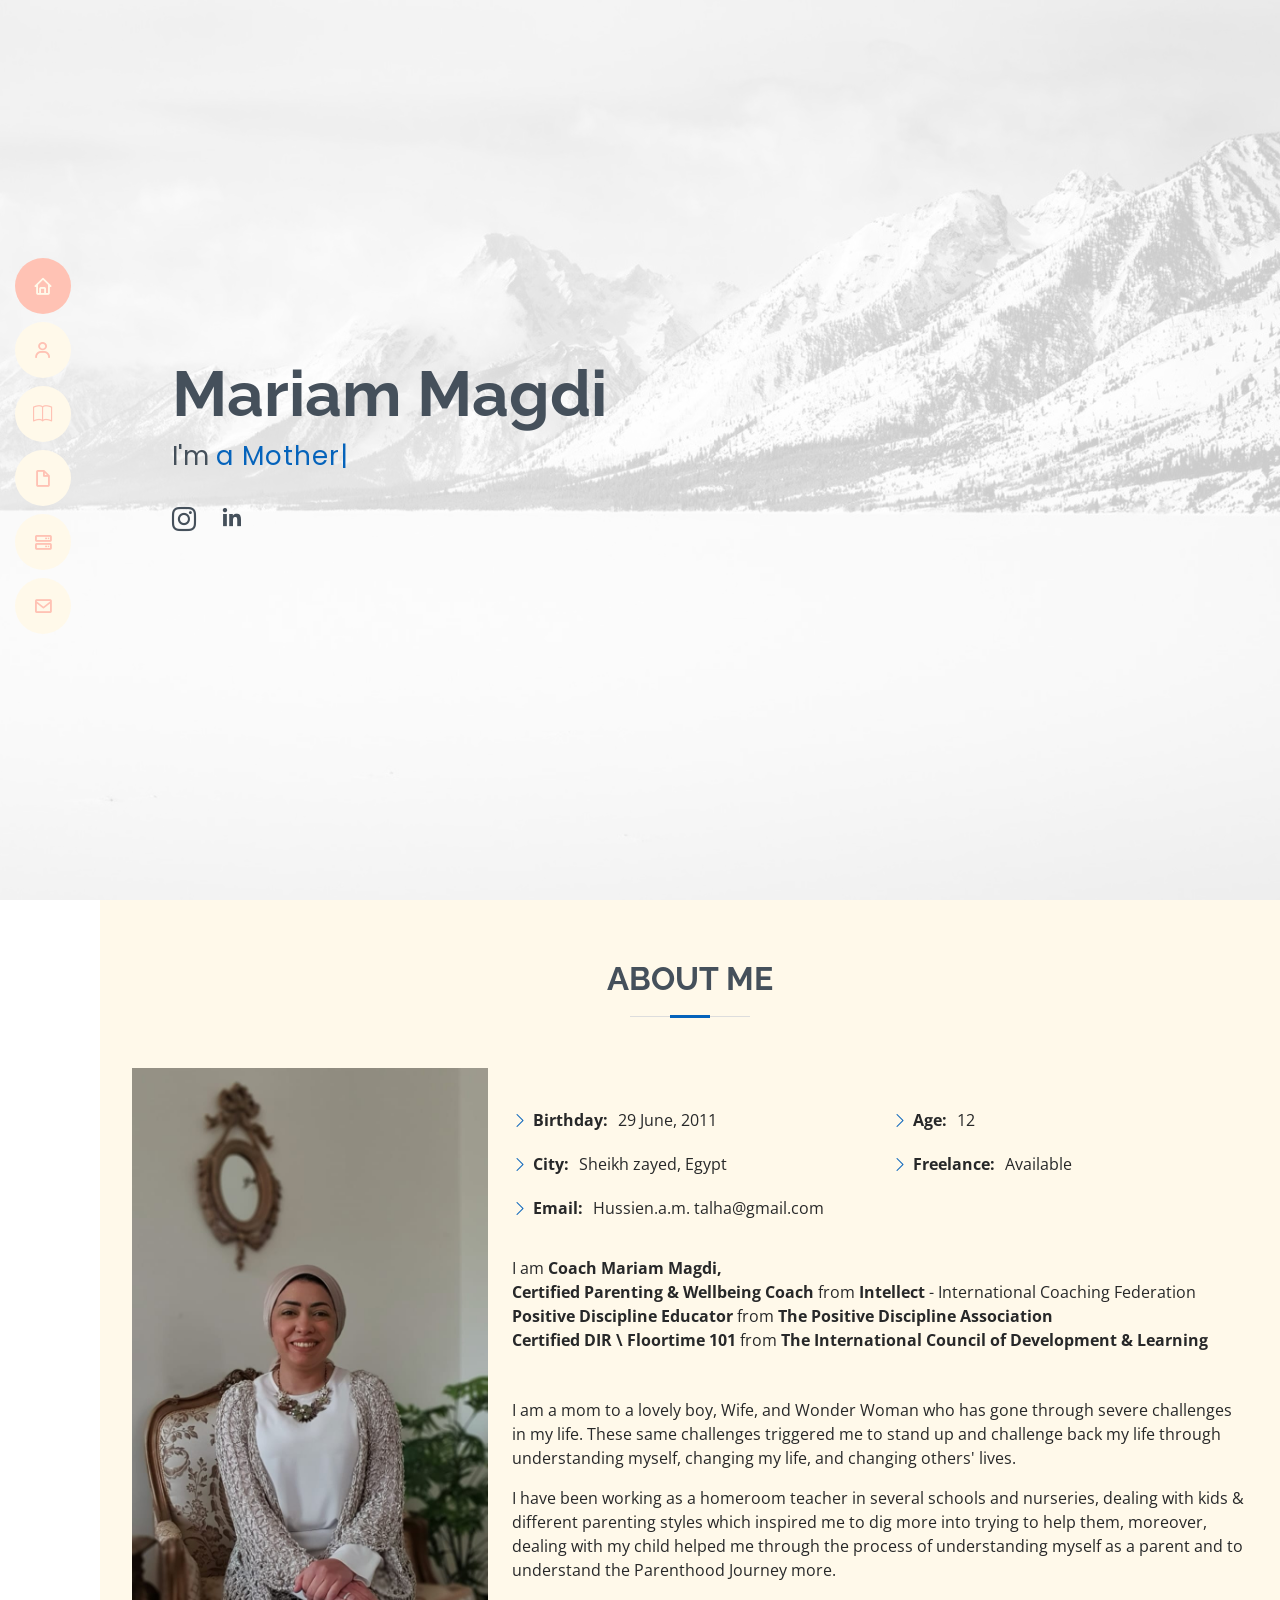
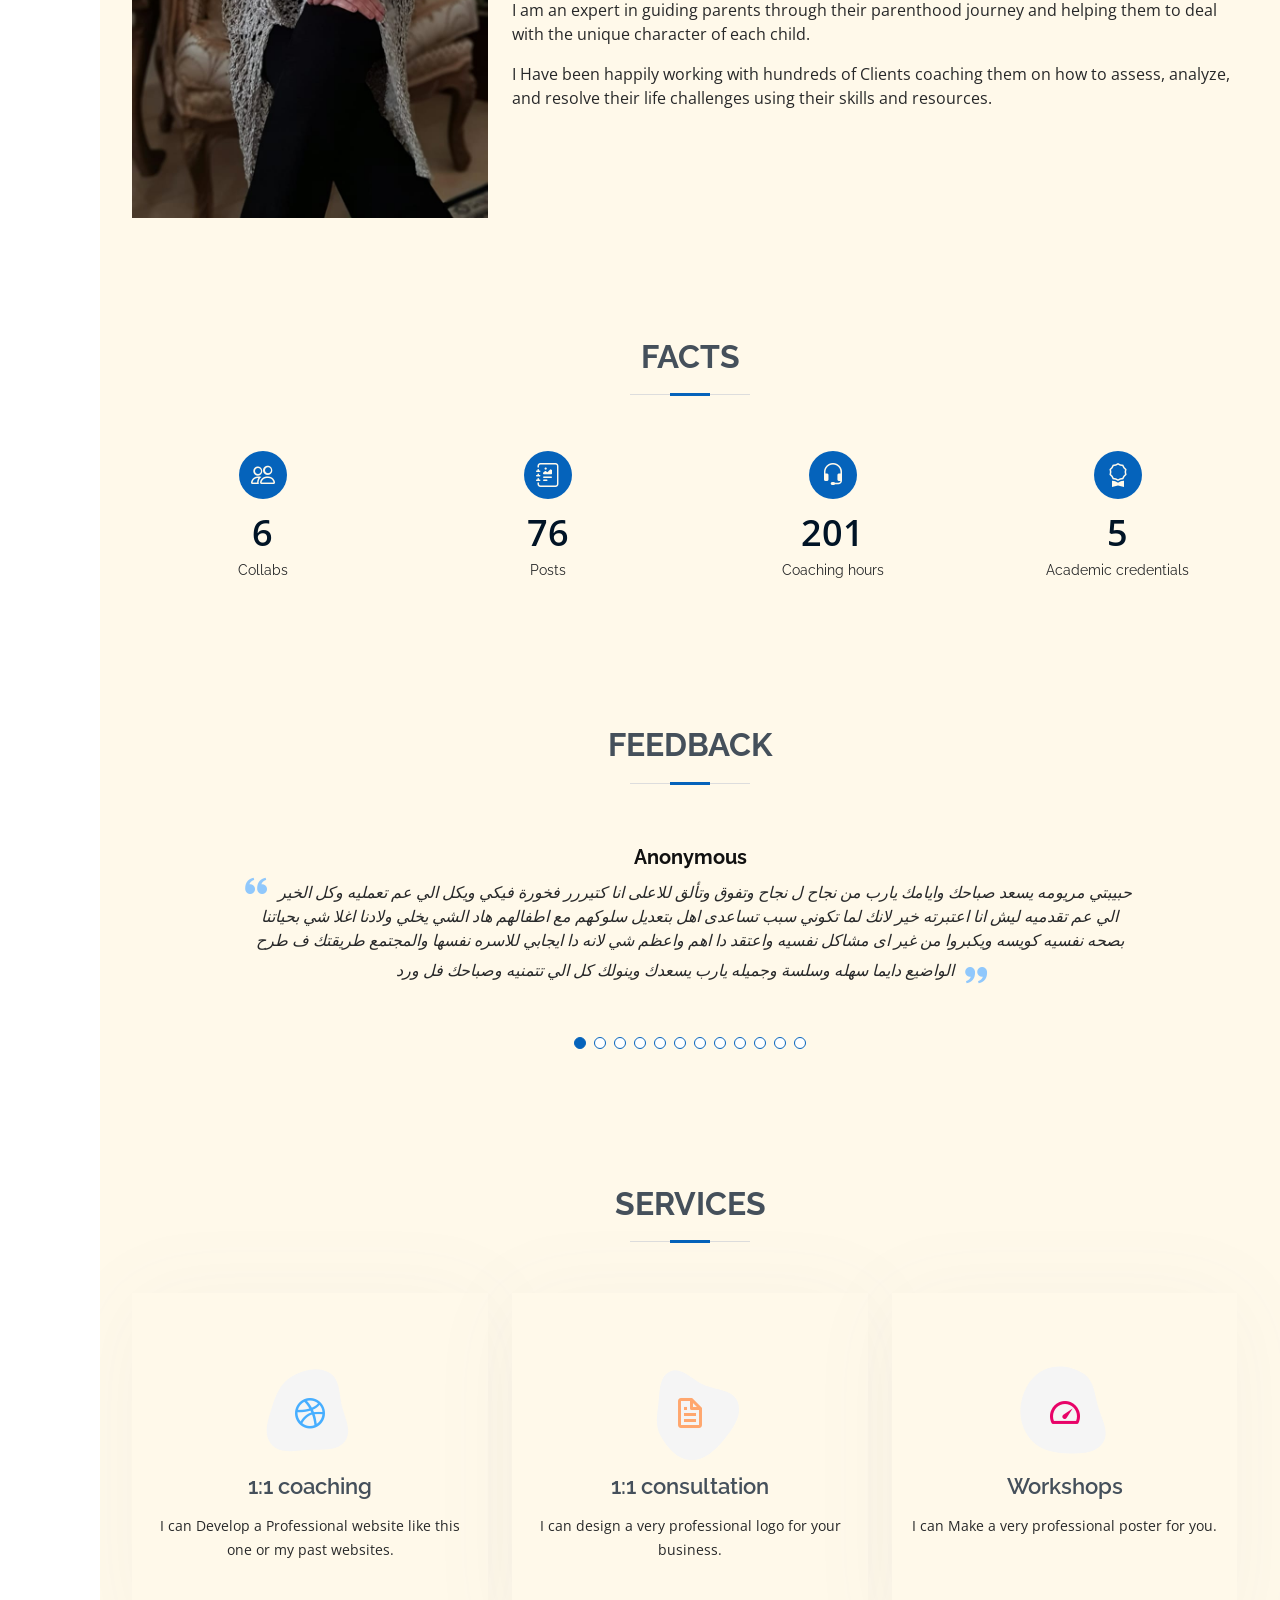
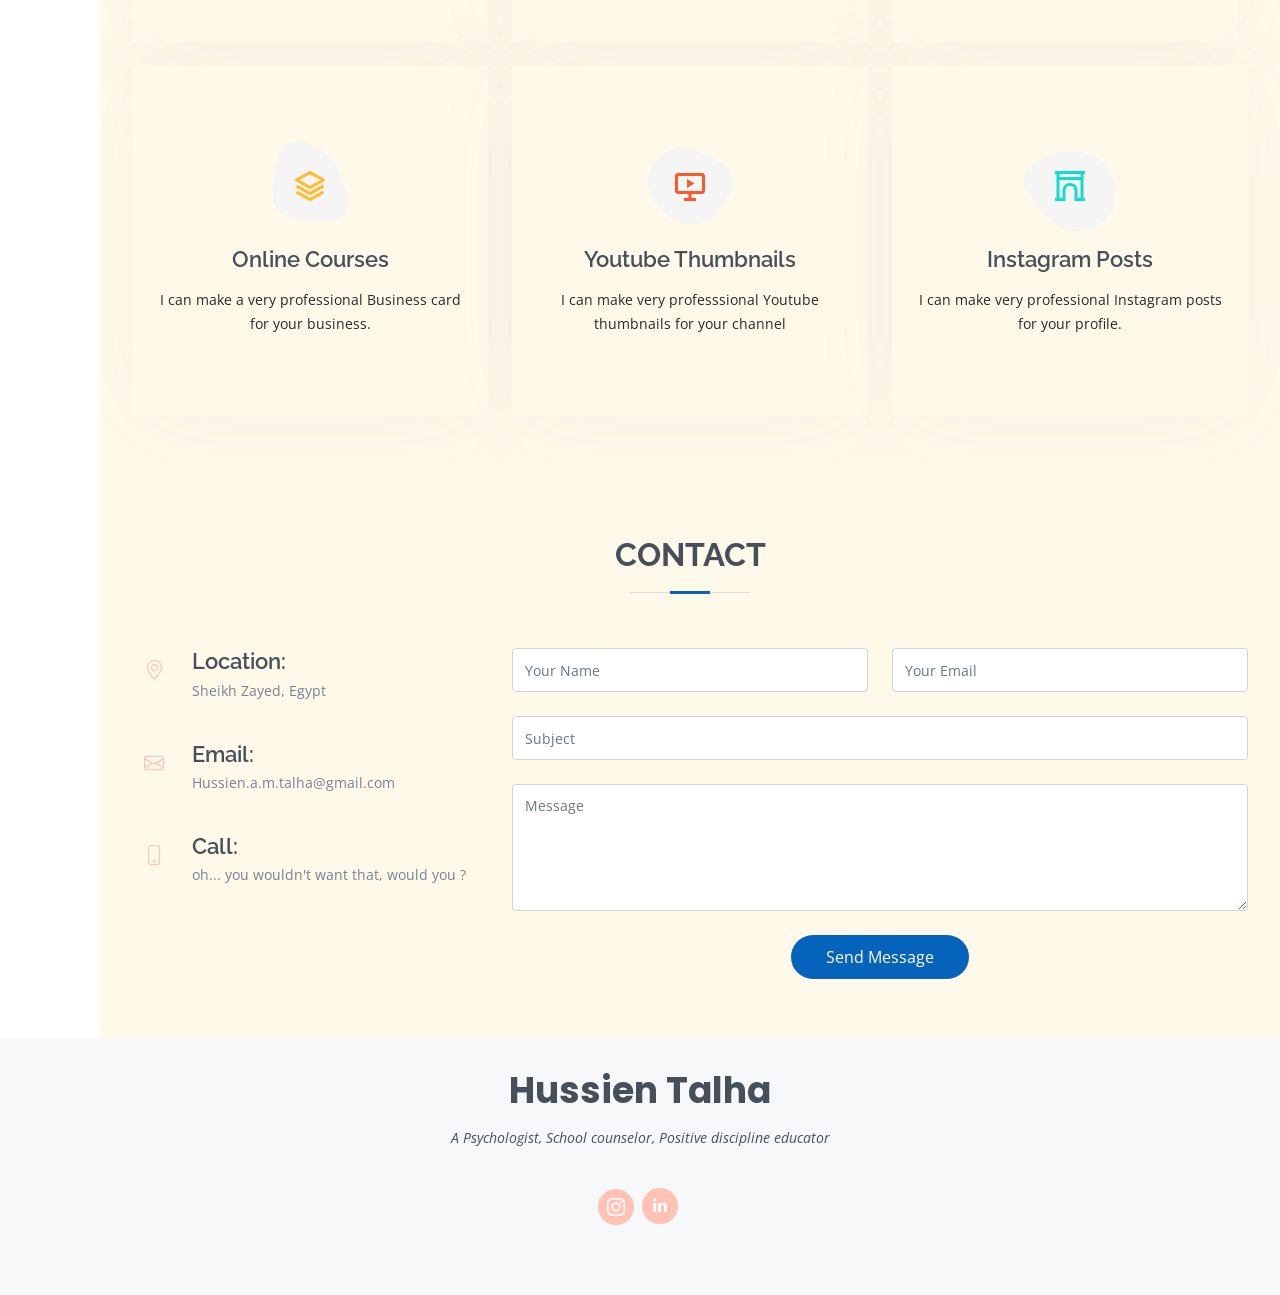
==== commit 812c541d: "saving..." ====
--- a/index.html
+++ b/index.html
@@ -434,7 +434,7 @@
                 </svg>
                 <i class="bx bxl-dribbble"></i>
               </div>
-              <h4><a href="">Web Developer</a></h4>
+              <h4><a href="">1:1 coaching</a></h4>
               <p>I can Develop a Professional website like this one or my past websites.</p>
             </div>
           </div>
@@ -447,7 +447,7 @@
                 </svg>
                 <i class="bx bx-file"></i>
               </div>
-              <h4><a href="">Logo Designer</a></h4>
+              <h4><a href="">1:1 consultation</a></h4>
               <p>I can design a very professional logo for your business.</p>
             </div>
           </div>
@@ -460,7 +460,7 @@
                 </svg>
                 <i class="bx bx-tachometer"></i>
               </div>
-              <h4><a href="">Poster designer</a></h4>
+              <h4><a href="">Workshops</a></h4>
               <p>I can Make a very professional poster for you.</p>
             </div>
           </div>
@@ -473,7 +473,7 @@
                 </svg>
                 <i class="bx bx-layer"></i>
               </div>
-              <h4><a href="">Business Cards</a></h4>
+              <h4><a href="">Online Courses</a></h4>
               <p>I can make a very professional Business card for your business.</p>
             </div>
           </div>
@@ -585,7 +585,7 @@
       <h3>Hussien Talha</h3>
 
       <p>
-        12 Year old Kid, Self-taught Programmer, Graphic Designer and Blogger.
+        A Psychologist, School counselor, Positive discipline educator
       </p>
 
       <div class="social-links">
